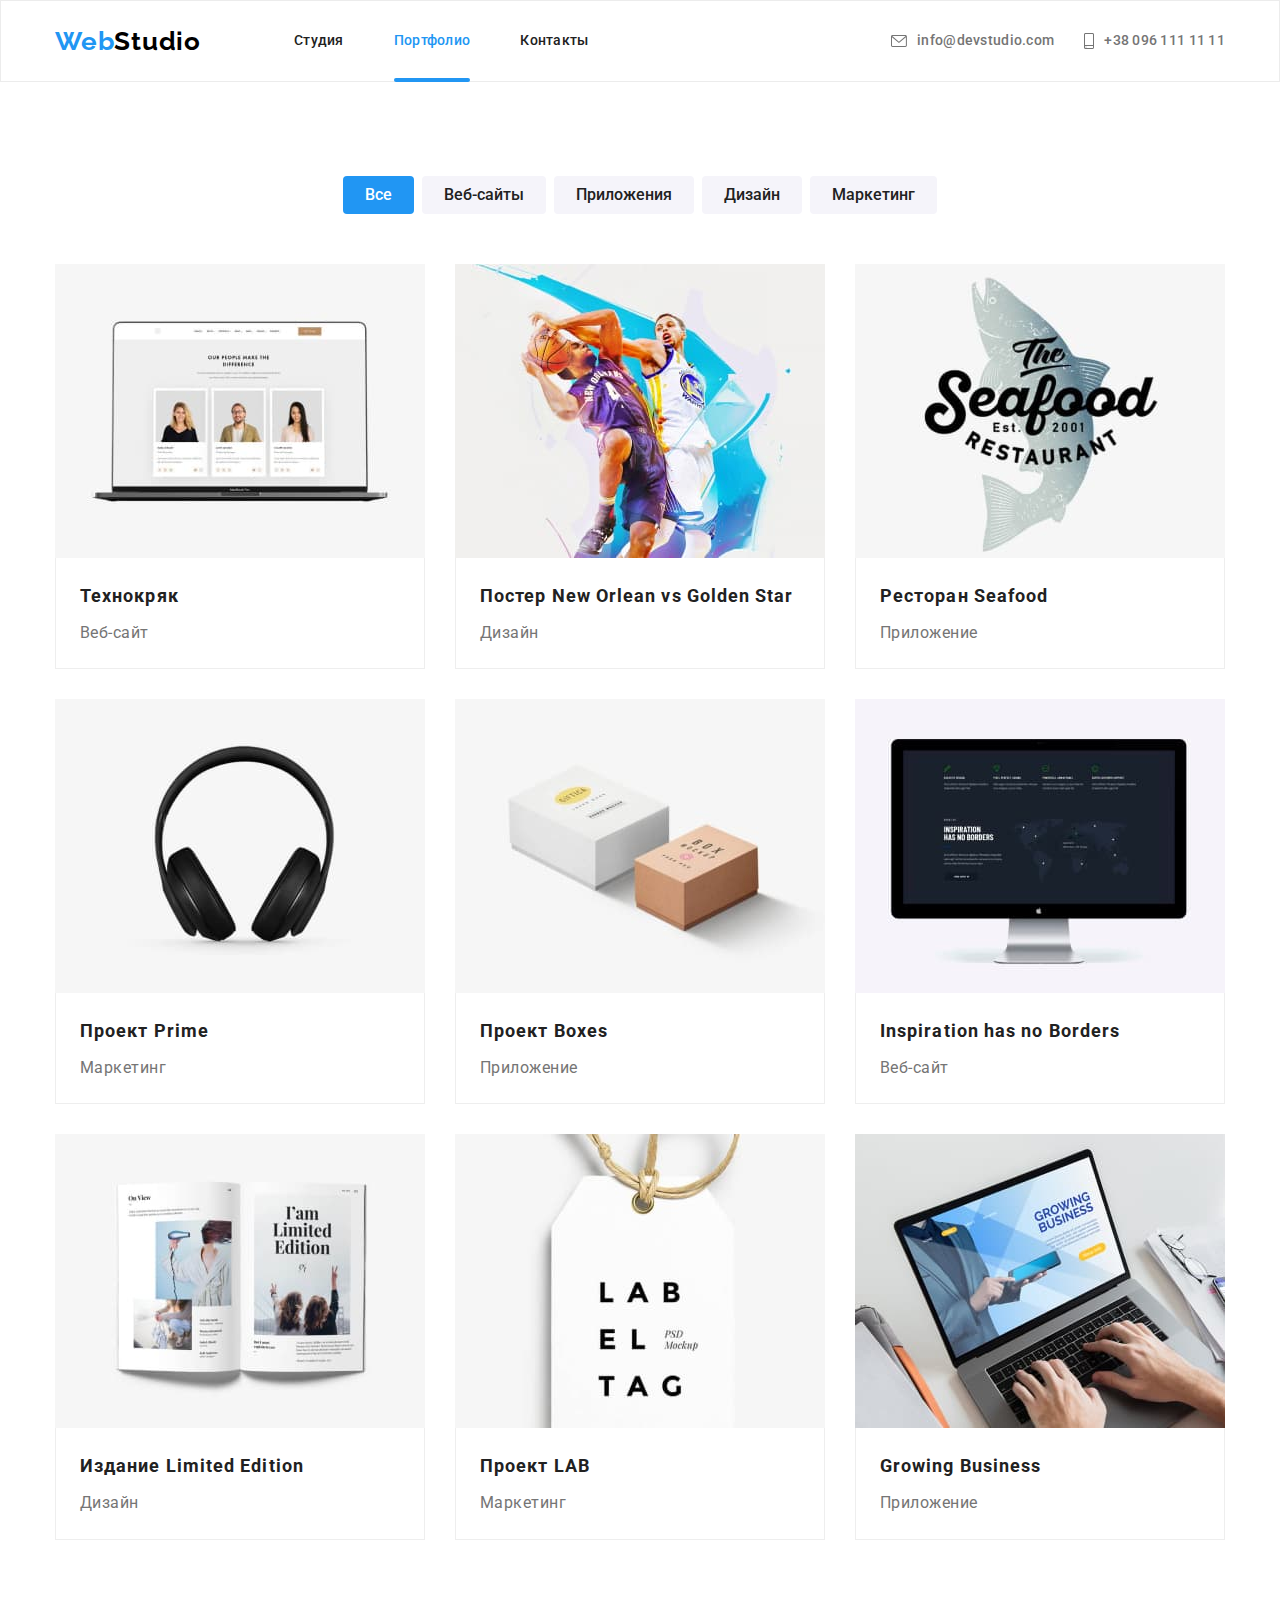
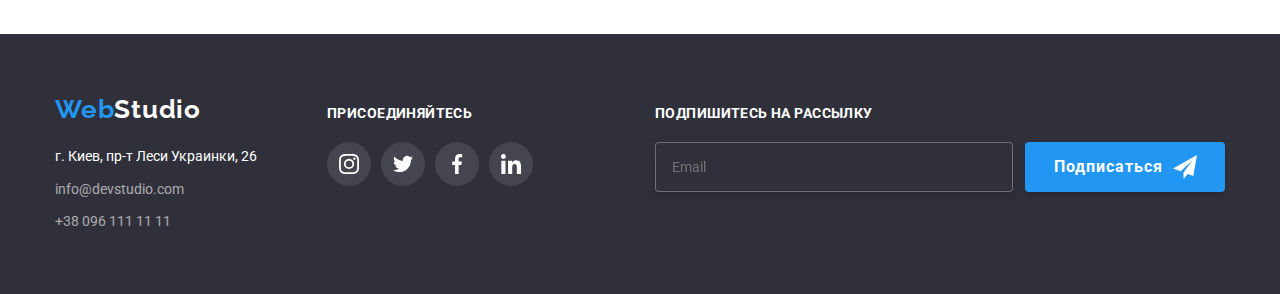
==== portfolio.html @ d97bc711 "initial commit files" ====
<!DOCTYPE html>
<html lang="ru">
<head>
    <meta charset="UTF-8">
    <meta http-equiv="X-UA-Compatible" content="IE=edge">
    <meta name="viewport" content="width=device-width, initial-scale=1.0">
    <title>Portfolio</title>
    <link href="https://fonts.googleapis.com/css2?family=Raleway:wght@700&family=Roboto:wght@400;500;700;900&display=swap"
        rel="stylesheet">
    <link rel="stylesheet" href="https://cdnjs.cloudflare.com/ajax/libs/modern-normalize/1.1.0/modern-normalize.min.css">
    <link rel="stylesheet" href="./css/main.min.css">
</head>
<body>
    <!-- head of info -->
    <header class="style">
        <div class="container head-wrap">
            <nav class="nav">
                <a href="./index.html" class="logo">Web<span class="logo__style">Studio</span></a>
    
                <ul class="site-nav">
                    <li class="site-nav__item">
                        <a href="./index.html" class="site-nav__link">Студия</a>
                    </li>
    
                    <li class="site-nav__item">
                        <a href="./portfolio.html" class="site-nav__link site-nav__link--current">Портфолио</a>
                    </li>
    
                    <li class="site-nav__item">
                        <a href="./index.html" class="site-nav__link">Контакты</a>
                    </li>
                </ul>
            </nav>
    
            <ul class="contacts">
                <li class="contacts__item">
                    <a href="mailto:info@devstudio.com" class="contacts__link">
                        <svg class="contacts__icon" width="16" height="12">
                            <use href="./image/icons.svg#icon-envelope-opt"></use>
                        </svg>
                        info@devstudio.com
                    </a>
                </li>
                <li class="contacts__item">
                    <a href="tel:+380961111111" class="contacts__link">
                        <svg class="contacts__icon" width="10" height="16">
                            <use href="./image/icons.svg#icon-smartphone-opt"></use>
                        </svg>
                        +38 096 111 11 11
                    </a>
                </li>
            </ul>
    
        </div>
    </header>

    <main>   
        <section class="section">
            <div class="container">

                <h1 hidden>Примеры наших работ</h1>

                <!-- filter -->
                <ul class="filter">
                    <li class="filter__item"><button type="button" class="filter__button filter__button--main">Все</button></li>
                    <li class="filter__item"><button type="button" class="filter__button">Веб-сайты</button></li>
                    <li class="filter__item"><button type="button" class="filter__button">Приложения</button></li>
                    <li class="filter__item"><button type="button" class="filter__button">Дизайн</button></li>
                    <li class="filter__item"><button type="button" class="filter__button">Маркетинг</button></li>
                </ul>
             
                    <!-- examples -->
                <ul class="examples">

                    <li class="examples__item">
                        <a href="" class="project">
                            <div class="project__img-wrap">
                                <img src="./image/technokryak.jpg" alt="Пример работы Технокряк" width="370">
                                <p class="project__overlay">
                                    Ресурс предлагает комплексные предложения с разным уровнем функционала и сервисов. Все это позволит посетителю получить
                                    исчерпывающие сведения о компании или частном лице.
                                </p>
                            </div>

                            <div class="project__info">
                                <h2 class="project__title">Технокряк</h2>
                                <p class="project__type">Веб-сайт</p>
                            </div>
                        </a>
                    </li>
                    
                    <li class="examples__item">
                        <a href="" class="project">
                            <div class="project__img-wrap">
                                <img src="./image/new-orlean-vs-golden-star.jpg" alt="Постер New Orlean vs Golden Star" width="370">
                                <p class="project__overlay">
                                    Ресурс предлагает комплексные предложения с разным уровнем функционала и сервисов. Все это позволит посетителю
                                    получить
                                    исчерпывающие сведения о компании или частном лице.
                                </p>
                            </div>
                            <div class="project__info">
                                <h2 class="project__title">Постер <span lang="en">New Orlean vs Golden Star</span></h2>
                                <p class="project__type">Дизайн</p>
                            </div>
                        </a>
                    </li>

                    <li class="examples__item">
                        <a href="" class="project">
                            <div class="project__img-wrap">
                                <img src="./image/seafood.jpg" alt="Пример работы ресторан Seafood" width="370">
                                <p class="project__overlay">
                                    Ресурс предлагает комплексные предложения с разным уровнем функционала и сервисов. Все это позволит посетителю
                                    получить
                                    исчерпывающие сведения о компании или частном лице.
                                </p>   
                            </div>
                            <div class="project__info">
                                <h2 class="project__title">Ресторан <span lang="en">Seafood</span></h2>
                                <p class="project__type">Приложение</p>
                            </div>
                        </a>
                    </li>

                    <li class="examples__item">
                        <a href="" class="project">
                            <div class="project__img-wrap">
                                <img src="./image/prime.jpg" alt="Проект Prime" width="370">
                                <p class="project__overlay">
                                    Ресурс предлагает комплексные предложения с разным уровнем функционала и сервисов. Все это позволит посетителю
                                    получить
                                    исчерпывающие сведения о компании или частном лице.
                                </p>
                            </div>
                            <div class="project__info">
                                <h2 class="project__title">Проект <span lang="en">Prime</span></h2>
                                <p class="project__type">Маркетинг</p>
                            </div>
                        </a>
                    </li>

                    <li class="examples__item">
                        <a href="" class="project">   
                            <div class="project__img-wrap">
                                <img src="./image/boxes.jpg" alt="Проект Boxes" width="370">
                                <p class="project__overlay">
                                    Ресурс предлагает комплексные предложения с разным уровнем функционала и сервисов. Все это позволит посетителю
                                    получить
                                    исчерпывающие сведения о компании или частном лице.
                                </p>
                            </div>
                            <div class="project__info">
                                <h2 class="project__title">Проект <span lang="en">Boxes</span></h2>
                                <p class="project__type">Приложение</p>
                            </div>
                        </a>
                    </li>

                    <li class="examples__item">
                        <a href="" class="project">
                            <div class="project__img-wrap">
                                <img src="./image/inspiration-has-no-borders.jpg" alt=" Проект Inspiration has no Borders" width="370">
                                <p class="project__overlay">
                                    Ресурс предлагает комплексные предложения с разным уровнем функционала и сервисов. Все это позволит посетителю
                                    получить
                                    исчерпывающие сведения о компании или частном лице.
                                </p>
                            </div>
                            <div class="project__info">
                                <h2 lang="en" class="project__title">Inspiration has no Borders</h2>
                                <p class="project__type">Веб-сайт</p>
                            </div>
                        </a>
                    </li>

                    <li class="examples__item">
                        <a href="" class="project">
                            <div class="project__img-wrap">
                                <img src="./image/limited-edition.jpg" alt=" Проект Издание Limited Edition" width="370">
                                <p class="project__overlay">
                                    Ресурс предлагает комплексные предложения с разным уровнем функционала и сервисов. Все это позволит посетителю
                                    получить
                                    исчерпывающие сведения о компании или частном лице.
                                </p>
                            </div>
                            <div class="project__info">
                                <h2 class="project__title">Издание <span lang="en">Limited Edition</span></h2>
                                <p class="project__type">Дизайн</p>
                            </div>
                        </a>
                    </li>

                    <li class="examples__item">
                        <a href="" class="project">
                            <div class="project__img-wrap">
                                <img src="./image/lab.jpg" alt="Проект LAB" width="370">
                                <p class="project__overlay">
                                    Ресурс предлагает комплексные предложения с разным уровнем функционала и сервисов. Все это позволит посетителю получить
                                    исчерпывающие сведения о компании или частном лице.
                                </p>
                            </div>
                            <div class="project__info">
                                <h2 class="project__title">Проект <span lang="en">LAB</span></h2>
                                <p class="project__type">Маркетинг</p>
                            </div>
                        </a>
                    </li>

                    <li class="examples__item">
                        <a href="" class="project">
                            <div class="project__img-wrap">
                                <img src="./image/growing-business.jpg" alt=" Проект Growing Business" width="370">
                                <p class="project__overlay">
                                    Ресурс предлагает комплексные предложения с разным уровнем функционала и сервисов. Все это позволит посетителю
                                    получить
                                    исчерпывающие сведения о компании или частном лице.
                                </p>
                            </div>
                            <div class="project__info">
                                <h2 lang="en" class="project__title">Growing Business</h2>
                                <p class="project__type">Приложение</p>
                            </div>
                        </a>
                    </li>
                    
                </ul>
            </div>
        </section>
    </main>
    
    
    <footer class="footer">
        <div class="container footer__wrap">
            <div>
                <a href="./index.html" class="logo logo__position">Web<span
                        class="logo__style logo__color">Studio</span></a>
                <address>
                    <ul class="address">
                        <li class="address__item">г. Киев, пр-т Леси Украинки, 26</li>
    
                        <li class="address__item">
                            <a href="mailto:info@devstudio.com" class="address__link">info@devstudio.com</a>
                        </li>
    
                        <li>
                            <a href="tel:+380961111111" class="address__link">+38 096 111 11 11</a>
                        </li>
                    </ul>
                </address>
            </div>
    
            <div class="footer-stand">
                <p class="footer-stand__header">Присоединяйтесь</p>
                <ul class="socials">
    
                    <li class="socials__item">
                        <a href="" class="socials__link">
                            <svg class="socials__icon" width="20" height="20">
                                <use href="./image/icons.svg#icon-instagram-opt"></use>
                            </svg>
                        </a>
                    </li>
    
                    <li class="socials__item">
                        <a href="" class="socials__link">
                            <svg class="socials__icon" width="20" height="20">
                                <use href="./image/icons.svg#icon-twitter-opt"></use>
                            </svg>
                        </a>
                    </li>
    
                    <li class="socials__item">
                        <a href="" class="socials__link">
                            <svg class="socials__icon" width="20" height="20">
                                <use href="./image/icons.svg#icon-facebook-opt"></use>
                            </svg>
                        </a>
                    </li>
    
                    <li class="socials__item">
                        <a href="" class="socials__link">
                            <svg class="socials__icon" width="20" height="20">
                                <use href="./image/icons.svg#icon-linkedin-opt"></use>
                            </svg>
                        </a>
                    </li>
    
                </ul>
            </div>
    
            <div class="form">
                <p class="form__message">Подпишитесь на рассылку</p>
                <form class="wrapper">
                    <input type="email" name="mailing" id="mailing" placeholder="Email" class="form__input">
                    <button type="submit" class="form__button">
                        Подписаться
                        <svg width="24" height="24" class="form__icon">
                            <use href="./image/icons.svg#icon-icon-send-1">
                            </use>
                        </svg>
                    </button>
            </div>
            </form>
        </div>
    </footer>
</body>
---- css/main.min.css ----
:root{--primary-text-color: #757575;--title-text-color: #212121;--accent-color: #2196f3;--primary-white-color: #ffffff;--bg-color-filter: #f5f4fa;--bg-color-footer-header: #2f303a;--secondary-logo-color: #000000;--hover-button-color: #188CE8;--border-header-color: #ECECEC;--font-color-link-footer: rgba(255, 255, 255, 0.6);--color-icon: #AFB1B8;--bg-icon-footer: rgba(255, 255, 255, 0.1);--bg-position-block: rgba(47, 48, 58, 0.8);--bg-overlay: rgba(33, 150, 243, 0.9);--bg-backdrop: rgba(0, 0, 0, 0.2);--timing-function: cubic-bezier(0.4, 0, 0.2, 1);--duration: 250ms}body{background-color:var(--primary-white-color);color:var(--primary-text-color);font-family:Roboto, sans-serif;font-size:14px}img{display:block;min-width:100%;height:auto}.site-nav,.contacts,.competence,.affairs,.staff,.socials,.clients,.address,.filter,.examples{list-style:none;margin-top:0;margin-bottom:0;padding-left:0}.site-nav__link,.contacts__link,.address__link{text-decoration:none;-webkit-transition:color var(--duration) var(--timing-function);transition:color var(--duration) var(--timing-function)}.site-nav__link:hover,.contacts__link:hover,.address__link:hover,.site-nav__link:focus,.contacts__link:focus,.address__link:focus{color:var(--accent-color)}.container{width:1200px;margin-left:auto;margin-right:auto;padding-right:15px;padding-left:15px}.section{padding-top:94px;padding-bottom:94px}.section:nth-child(3n){padding-top:0}.section:nth-child(4n){background-color:var(--bg-color-filter)}.section__title{margin-top:0;margin-bottom:50px;color:var(--title-text-color);font-weight:700;font-size:36px;line-height:1.17;text-align:center}.nav{display:-webkit-box;display:-ms-flexbox;display:flex;-webkit-box-align:center;-ms-flex-align:center;align-items:center}.site-nav{display:-webkit-box;display:-ms-flexbox;display:flex;margin-left:93px}.site-nav__item{display:-webkit-box;display:-ms-flexbox;display:flex;-webkit-box-align:center;-ms-flex-align:center;align-items:center;color:var(--primary-text-color);position:relative}.site-nav__item:hover,.site-nav__item:focus{color:var(--accent-color)}.site-nav__item+.site-nav__item{margin-left:50px}.site-nav__link{display:block;padding-top:32px;padding-bottom:32px;color:var(--title-text-color);font-weight:500;line-height:1.14;letter-spacing:0.02em}.site-nav__link--current{color:var(--accent-color)}.site-nav__link--current::after{content:'';position:absolute;width:100%;bottom:-1.5px;display:-webkit-box;display:-ms-flexbox;display:flex;height:4px;background-color:var(--accent-color);border-radius:2px}.contacts{display:-webkit-box;display:-ms-flexbox;display:flex;margin-left:auto;color:var(--primary-white-color);font-weight:500;line-height:1.14;letter-spacing:0.02em}.contacts__item+.contacts__item{margin-left:30px}.contacts__link{display:-webkit-box;display:-ms-flexbox;display:flex;-webkit-box-align:center;-ms-flex-align:center;align-items:center;padding-top:32px;padding-bottom:32px;color:var(--primary-text-color);font-weight:500;line-height:1.14;letter-spacing:0.02em}.contacts__icon{margin-right:10px;cursor:pointer;fill:currentColor}.hero__button{padding:10px 32px;min-width:200px;display:block;margin:0 auto;color:var(--primary-white-color);background-color:var(--accent-color);font-family:inherit;font-weight:700;font-size:16px;line-height:1.9;text-align:center;letter-spacing:0.06em;cursor:pointer;border:none;border-radius:4px;-webkit-transition:background var(--duration) var(--timing-function),-webkit-box-shadow var(--duration) var(--timing-function);transition:background var(--duration) var(--timing-function),-webkit-box-shadow var(--duration) var(--timing-function);transition:background var(--duration) var(--timing-function),box-shadow var(--duration) var(--timing-function);transition:background var(--duration) var(--timing-function),box-shadow var(--duration) var(--timing-function),-webkit-box-shadow var(--duration) var(--timing-function)}.hero__button:hover,.hero__button:focus{background:var(--hover-button-color);-webkit-box-shadow:0px 4px 4px rgba(0,0,0,0.15);box-shadow:0px 4px 4px rgba(0,0,0,0.15)}.reg-form__button{display:-webkit-box;display:-ms-flexbox;display:flex;-webkit-box-align:center;-ms-flex-align:center;align-items:center;-webkit-box-pack:center;-ms-flex-pack:center;justify-content:center;width:200px;height:50px;margin:0 auto;border:none;background:var(--accent-color);-webkit-box-shadow:0px 4px 4px rgba(0,0,0,0.15);box-shadow:0px 4px 4px rgba(0,0,0,0.15);border-radius:4px;font-weight:700;font-size:16px;line-height:1.9;letter-spacing:0.06em;color:var(--primary-white-color);cursor:pointer}.modal__button{position:absolute;top:8px;right:8px;padding:0;border:none;background-color:var(--primary-white-color);cursor:pointer;-webkit-transition:color var(--duration) var(--timing-function);transition:color var(--duration) var(--timing-function)}.modal__button:hover,.modal__button:focus{color:var(--accent-color)}.form__button{display:-webkit-box;display:-ms-flexbox;display:flex;-webkit-box-align:center;-ms-flex-align:center;align-items:center;text-align:center;width:200px;margin-left:12px;padding:10px 28px 10px 29px;font-weight:700;font-size:16px;line-height:1.9;letter-spacing:0.06em;color:var(--primary-white-color);background:var(--accent-color);-webkit-box-shadow:0px 4px 4px rgba(0,0,0,0.15);box-shadow:0px 4px 4px rgba(0,0,0,0.15);border:0;border-radius:4px;cursor:pointer}.filter__button{padding:6px 22px;color:var(--title-text-color);background-color:var(--bg-color-filter);font-weight:500;font-size:16px;line-height:1.6;cursor:pointer;border:none;border-radius:4px;-webkit-transition:background-color var(--duration) var(--timing-function),color var(--duration) var(--timing-function),-webkit-box-shadow var(--duration) var(--timing-function);transition:background-color var(--duration) var(--timing-function),color var(--duration) var(--timing-function),-webkit-box-shadow var(--duration) var(--timing-function);transition:background-color var(--duration) var(--timing-function),color var(--duration) var(--timing-function),box-shadow var(--duration) var(--timing-function);transition:background-color var(--duration) var(--timing-function),color var(--duration) var(--timing-function),box-shadow var(--duration) var(--timing-function),-webkit-box-shadow var(--duration) var(--timing-function)}.filter__button:hover,.filter__button:focus{background-color:var(--accent-color);color:var(--primary-white-color);-webkit-box-shadow:0px 1px 1px rgba(0,0,0,0.12),0px 4px 4px rgba(0,0,0,0.06),1px 4px 6px rgba(0,0,0,0.16);box-shadow:0px 1px 1px rgba(0,0,0,0.12),0px 4px 4px rgba(0,0,0,0.06),1px 4px 6px rgba(0,0,0,0.16)}.filter__button--main{background-color:var(--accent-color);color:var(--primary-white-color)}.style{border:1px solid var(--border-header-color)}.head-wrap{display:-webkit-box;display:-ms-flexbox;display:flex;-webkit-box-align:center;-ms-flex-align:center;align-items:center}.logo{display:block;padding-top:24px;padding-bottom:24px;color:var(--accent-color);font-family:Raleway, sans-serif;font-weight:700;font-size:26px;line-height:1.19;text-decoration:none;letter-spacing:0.03em}.logo__style{color:var(--secondary-logo-color);-webkit-transition:color var(--duration) var(--timing-function);transition:color var(--duration) var(--timing-function)}.logo:hover .logo__style,.logo:focus .logo__style{color:var(--accent-color)}.logo__color{color:var(--primary-white-color)}.logo__position{margin-bottom:20px;padding-top:0;padding-bottom:0}.hero{height:600px;max-width:1600px;margin-left:auto;margin-right:auto;padding-top:200px;padding-bottom:200px;background-color:var(--bg-color-footer-header);background-image:-webkit-gradient(linear, left bottom, left top, from(rgba(47,48,58,0.4)), to(rgba(47,48,58,0.4))),url("../image/main-img-sq.jpg");background-image:linear-gradient(to top, rgba(47,48,58,0.4), rgba(47,48,58,0.4)),url("../image/main-img-sq.jpg");background-repeat:no-repeat;background-position:center;background-size:cover}.hero__title{width:696px;margin:0 auto 30px;color:var(--primary-white-color);font-weight:900;font-size:44px;line-height:1.36;text-align:center;letter-spacing:0.06em;text-transform:uppercase}.backdrop{position:fixed;top:0;left:0;width:100%;height:100%;background-color:var(--bg-backdrop);z-index:1;opacity:1;visibility:visible;-webkit-transition:opacity var(--duration) var(--timing-function),visibility var(--duration) var(--timing-function);transition:opacity var(--duration) var(--timing-function),visibility var(--duration) var(--timing-function)}.backdrop.is-hidden{opacity:0;pointer-events:none;visibility:hidden}.modal{position:absolute;top:50%;left:50%;-webkit-transform:translate(-50%, -50%) scale(1);transform:translate(-50%, -50%) scale(1);width:528px;height:581px;padding:40px;background-color:var(--primary-white-color);-webkit-box-shadow:0px 1px 3px rgba(0,0,0,0.12),0px 1px 1px rgba(0,0,0,0.14),0px 2px 1px rgba(0,0,0,0.2);box-shadow:0px 1px 3px rgba(0,0,0,0.12),0px 1px 1px rgba(0,0,0,0.14),0px 2px 1px rgba(0,0,0,0.2);border-radius:4px;-webkit-transition:-webkit-transform var(--duration) var(--timing-function);transition:-webkit-transform var(--duration) var(--timing-function);transition:transform var(--duration) var(--timing-function);transition:transform var(--duration) var(--timing-function), -webkit-transform var(--duration) var(--timing-function)}.backdrop.is-hidden .modal{-webkit-transform:translate(-50%, -50%) scale(2);transform:translate(-50%, -50%) scale(2)}.reg-form{display:-webkit-box;display:-ms-flexbox;display:flex;-webkit-box-align:center;-ms-flex-align:center;align-items:center;-webkit-box-orient:vertical;-webkit-box-direction:normal;-ms-flex-direction:column;flex-direction:column}.reg-form__header{display:block;margin:0;margin-bottom:12px;padding:0;text-align:center;font-weight:700;font-size:20px;line-height:1.15;letter-spacing:0.03em;color:var(--title-text-color)}.reg-form__item{display:inline-block;color:var(--primary-text-color);position:relative;margin-bottom:10px}.reg-form__item:nth-child(5n){margin-bottom:20px}.reg-form__input{display:inline-block;width:448px;height:40px;padding:0;padding-left:42px;border:1px solid rgba(117,117,117,0.5);border-radius:4px;color:rgba(117,117,117,0.5);-webkit-transition:border-color var(--duration) var(--timing-function);transition:border-color var(--duration) var(--timing-function)}.reg-form__item:focus-within .reg-form__input{border-color:var(--accent-color);outline:none}.reg-form__icon{position:absolute;left:12px;-webkit-transform:translateY(11px);transform:translateY(11px);fill:currentColor;color:var(--secondary-logo-color);-webkit-transition:color var(--duration) var(--timing-function);transition:color var(--duration) var(--timing-function)}.reg-form__item:focus-within .reg-form__icon{color:var(--accent-color)}.reg-form__text{display:-webkit-box;display:-ms-flexbox;display:flex;margin-bottom:4px;font-size:12px;line-height:1.17;letter-spacing:0.01em;color:var(--primary-text-color)}.reg-form__textarea{height:120px;padding:12px 16px;resize:none;line-height:1.14;letter-spacing:0.01em}.reg-form__agreement{display:-webkit-box;display:-ms-flexbox;display:flex;-webkit-box-align:center;-ms-flex-align:center;align-items:center;line-height:1.7;letter-spacing:0.03em;color:var(--primary-text-color);margin-bottom:30px}.reg-form__checkbox{position:absolute;width:1px;height:1px;margin:-1px;padding:0;clip:rect(0 0 0 0);overflow:hidden}.reg-form__custom-checkbox{display:inline-block;margin-right:8.4px;width:16px;height:15px;border:2px solid var(--secondary-logo-color);border-radius:2px;-webkit-transition:border-color var(--duration) var(--timing-function),background-color var(--duration) var(--timing-function);transition:border-color var(--duration) var(--timing-function),background-color var(--duration) var(--timing-function)}.reg-form__checkbox:checked+.reg-form__custom-checkbox{background-color:var(--accent-color);background-image:url(../image/vector-1.svg);background-position:center;background-repeat:no-repeat;border-color:var(--accent-color)}.reg-form__checkbox:focus+.reg-form__custom-checkbox,.reg-form__checkbox:hover+.reg-form__custom-checkbox{border-color:var(--accent-color)}.reg-form__policy{color:var(--accent-color)}.competence{display:-webkit-box;display:-ms-flexbox;display:flex}.competence__item{width:270px}.competence__item+.competence__item{margin-left:30px}.competence__icon{display:-webkit-box;display:-ms-flexbox;display:flex;-webkit-box-align:center;-ms-flex-align:center;align-items:center;-webkit-box-pack:center;-ms-flex-pack:center;justify-content:center;width:270px;height:120px;margin-bottom:30px;background-color:var(--bg-color-filter)}.competence__title{margin-top:0;margin-bottom:10px;font-weight:700;line-height:1.14;text-transform:uppercase;color:var(--title-text-color)}.competence__content{margin-top:0;margin-bottom:0;line-height:1.7;letter-spacing:0.03em}.affairs{display:-webkit-box;display:-ms-flexbox;display:flex}.affairs__item+.affairs__item{margin-left:30px}.affairs__card{position:relative;display:-webkit-box;display:-ms-flexbox;display:flex;-webkit-box-align:end;-ms-flex-align:end;align-items:flex-end}.affairs__text{display:-webkit-box;display:-ms-flexbox;display:flex;-webkit-box-align:center;-ms-flex-align:center;align-items:center;-webkit-box-pack:center;-ms-flex-pack:center;justify-content:center;margin:0;width:370px;height:70px;background-color:var(--bg-position-block);font-weight:700;line-height:1.14;letter-spacing:0.03em;text-transform:uppercase;color:var(--primary-white-color);position:absolute}.staff{display:-webkit-box;display:-ms-flexbox;display:flex;-webkit-box-align:none;-ms-flex-align:none;align-items:none;-webkit-box-pack:center;-ms-flex-pack:center;justify-content:center}.staff__name{margin-bottom:10px;margin-top:0;color:var(--title-text-color);font-weight:500;font-size:16px;line-height:1.19;text-align:center}.staff__info{padding-top:30px;padding-bottom:30px}.staff__pos{margin-top:0;margin-bottom:16px;font-size:16px;line-height:1.19;text-align:center;letter-spacing:0.03em}.staff__item{width:270px;background-color:var(--primary-white-color);-webkit-box-shadow:0px 1px 3px rgba(0,0,0,0.12),0px 1px 1px rgba(0,0,0,0.14),0px 2px 1px rgba(0,0,0,0.2);box-shadow:0px 1px 3px rgba(0,0,0,0.12),0px 1px 1px rgba(0,0,0,0.14),0px 2px 1px rgba(0,0,0,0.2);border-radius:0px 0px 4px 4px}.staff__item+.staff__item{margin-left:30px}.socials{display:-webkit-box;display:-ms-flexbox;display:flex;-webkit-box-align:none;-ms-flex-align:none;align-items:none;-webkit-box-pack:center;-ms-flex-pack:center;justify-content:center}.socials__icon{fill:currentColor}.socials__item+.socials__item{margin-left:10px}.footer-stand .socials__link{background-color:var(--bg-icon-footer);color:var(--primary-white-color)}.socials__link{display:-webkit-box;display:-ms-flexbox;display:flex;-webkit-box-align:center;-ms-flex-align:center;align-items:center;-webkit-box-pack:center;-ms-flex-pack:center;justify-content:center;width:44px;height:44px;border-radius:50%;color:var(--color-icon);-webkit-transition:background-color var(--duration) var(--timing-function),color var(--duration) var(--timing-function);transition:background-color var(--duration) var(--timing-function),color var(--duration) var(--timing-function)}.socials__link:hover,.socials__link:focus{background-color:var(--accent-color);color:var(--primary-white-color)}.clients{display:-webkit-box;display:-ms-flexbox;display:flex;-webkit-box-align:none;-ms-flex-align:none;align-items:none;-webkit-box-pack:center;-ms-flex-pack:center;justify-content:center}.clients__icon{fill:currentColor}.clients__item{color:var(--color-icon)}.clients__item+.clients__item{margin-left:30px}.clients__link{display:-webkit-box;display:-ms-flexbox;display:flex;-webkit-box-align:center;-ms-flex-align:center;align-items:center;-webkit-box-pack:center;-ms-flex-pack:center;justify-content:center;width:170px;height:92px;border:1px solid var(--color-icon);border-radius:4px;color:var(--color-icon);-webkit-transition:border var(--duration) var(--timing-function),color var(--duration) var(--timing-function);transition:border var(--duration) var(--timing-function),color var(--duration) var(--timing-function)}.clients__link:hover,.clients__link:focus{border:1px solid var(--accent-color);color:var(--accent-color)}.footer{padding-top:60px;padding-bottom:60px;background-color:var(--bg-color-footer-header)}.footer__wrap{display:-webkit-box;display:-ms-flexbox;display:flex;-webkit-box-align:baseline;-ms-flex-align:baseline;align-items:baseline}.address{line-height:1.7;font-style:normal}.address__item{margin-bottom:9px;color:var(--primary-white-color)}.address__link{color:var(--font-color-link-footer)}.footer-stand{margin-left:70px}.footer-stand__header{margin-top:0;margin-bottom:20px;font-weight:700;line-height:1.14;letter-spacing:0.03em;text-transform:uppercase;color:var(--primary-white-color)}.form{margin-left:auto}.form__icon{margin-left:10px}.wrapper{display:-webkit-box;display:-ms-flexbox;display:flex}.form__input{width:358px;padding-top:15px;padding-left:16px;padding-bottom:15px;border:1px solid rgba(255,255,255,0.3);-webkit-filter:drop-shadow(0px 4px 4px rgba(0,0,0,0.15));filter:drop-shadow(0px 4px 4px rgba(0,0,0,0.15));border-radius:4px;background-color:var(--bg-color-footer-header);color:var(--font-color-link-footer)}.form__message{display:block;margin-bottom:20px;margin-top:0;font-weight:700;line-height:1.14;letter-spacing:0.03em;text-transform:uppercase;color:var(--primary-white-color)}.filter{display:-webkit-box;display:-ms-flexbox;display:flex;-webkit-box-align:none;-ms-flex-align:none;align-items:none;-webkit-box-pack:center;-ms-flex-pack:center;justify-content:center;margin-bottom:50px}.filter__item+.filter__item{margin-left:8px}.examples{display:-webkit-box;display:-ms-flexbox;display:flex;-ms-flex-wrap:wrap;flex-wrap:wrap}.examples__item{width:370px;margin-right:30px;margin-bottom:30px}.examples__item:nth-child(3n){margin-right:0}.examples__item:nth-last-child(-n+3){margin-bottom:0}.project{display:block;color:var(--primary-text-color);text-decoration:none;-webkit-transition:-webkit-box-shadow var(--duration) var(--timing-function);transition:-webkit-box-shadow var(--duration) var(--timing-function);transition:box-shadow var(--duration) var(--timing-function);transition:box-shadow var(--duration) var(--timing-function), -webkit-box-shadow var(--duration) var(--timing-function)}.project:hover,.project:focus{-webkit-box-shadow:0px 1px 1px rgba(0,0,0,0.12),0px 4px 4px rgba(0,0,0,0.06),1px 4px 6px rgba(0,0,0,0.16);box-shadow:0px 1px 1px rgba(0,0,0,0.12),0px 4px 4px rgba(0,0,0,0.06),1px 4px 6px rgba(0,0,0,0.16)}.project__img-wrap{position:relative;overflow:hidden}.project__overlay{position:absolute;top:0;left:0;margin:0;width:100%;height:100%;padding:63px 24px;background-color:var(--bg-overlay);opacity:0;font-size:18px;line-height:1.56;letter-spacing:0.03em;color:var(--primary-white-color);-webkit-transform:translateY(101%);transform:translateY(101%);-webkit-transition:-webkit-transform var(--duration) var(--timing-function);transition:-webkit-transform var(--duration) var(--timing-function);transition:transform var(--duration) var(--timing-function);transition:transform var(--duration) var(--timing-function), -webkit-transform var(--duration) var(--timing-function)}.project:hover .project__overlay,.project:focus .project__overlay{opacity:1;-webkit-transform:translateY(0);transform:translateY(0)}.project__info{padding:20px 24px;border:1px solid #EEEEEE;border-top:0}.project__title{margin-bottom:4px;margin-top:0;color:var(--title-text-color);font-weight:700;font-size:18px;line-height:2;letter-spacing:0.06em}.project__type{margin-top:0;margin-bottom:0;font-size:16px;line-height:1.9;letter-spacing:0.03em}
/*# sourceMappingURL=main.min.css.map */
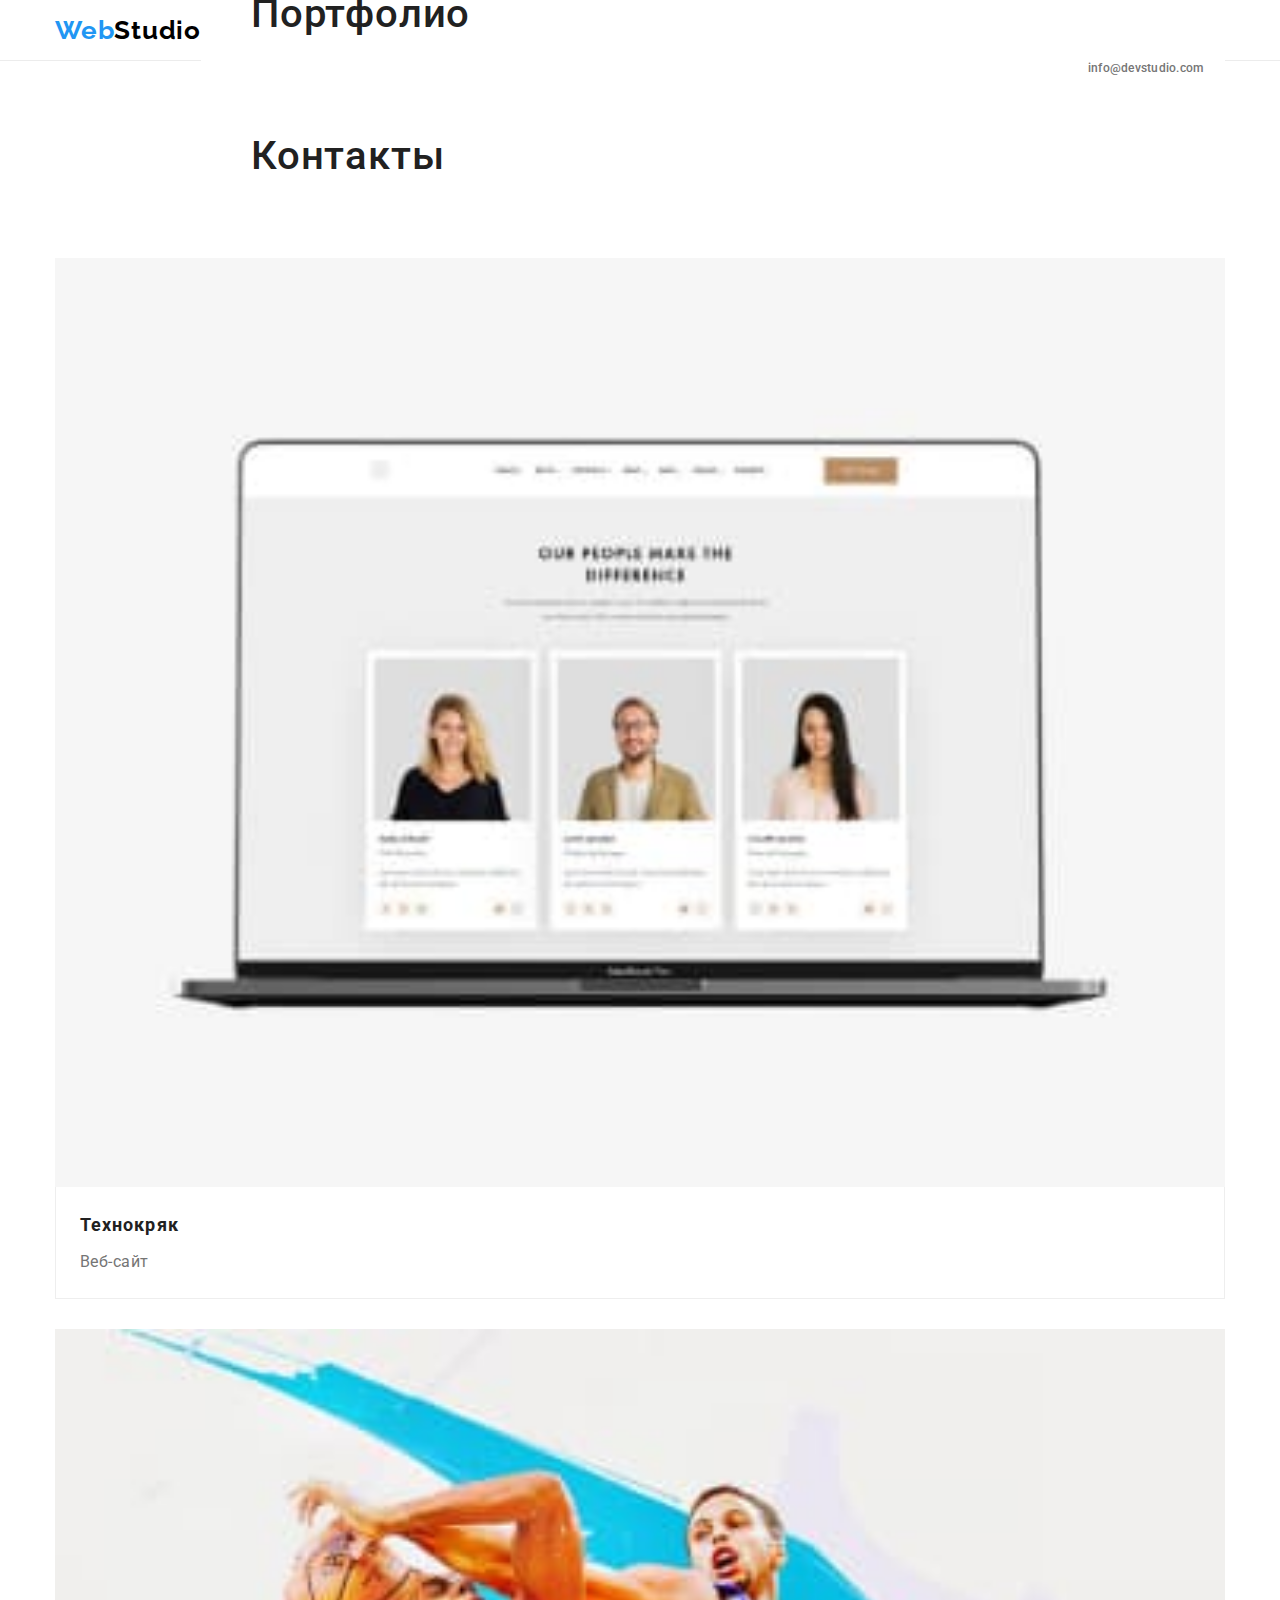
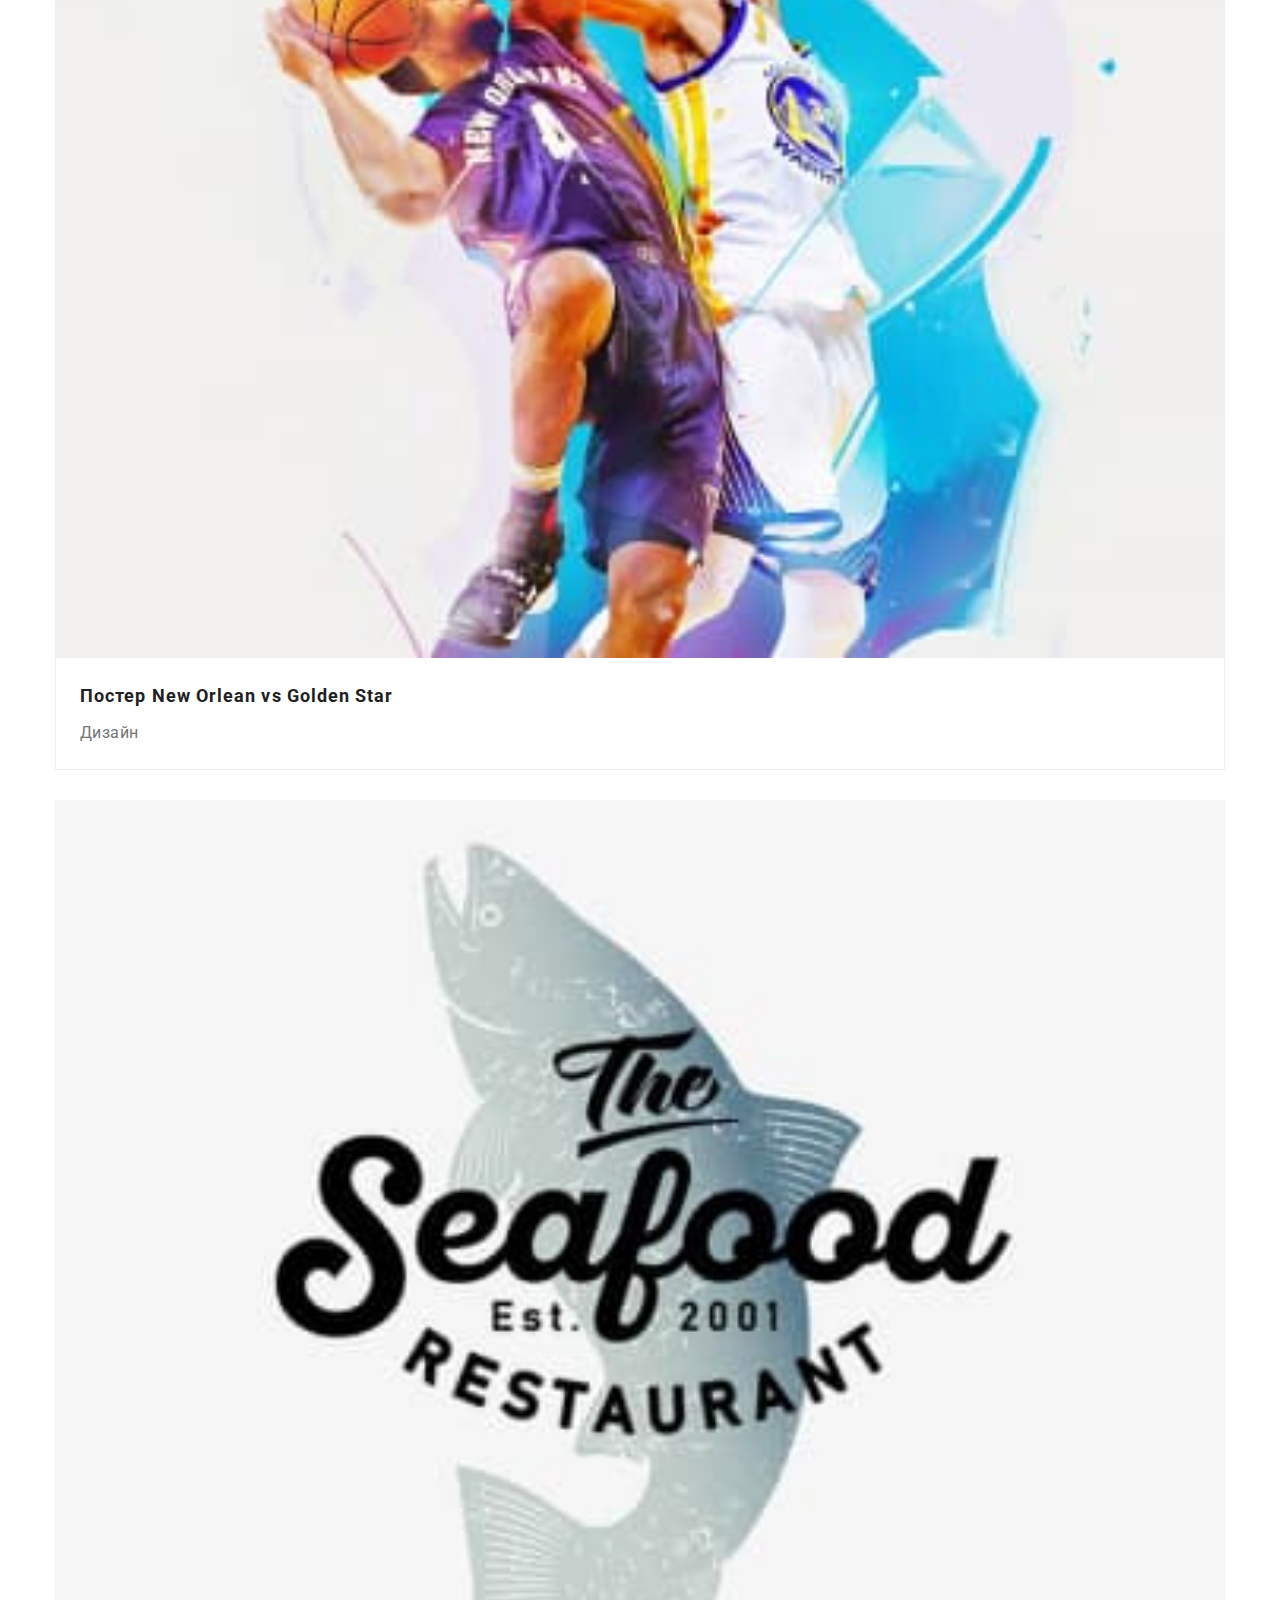
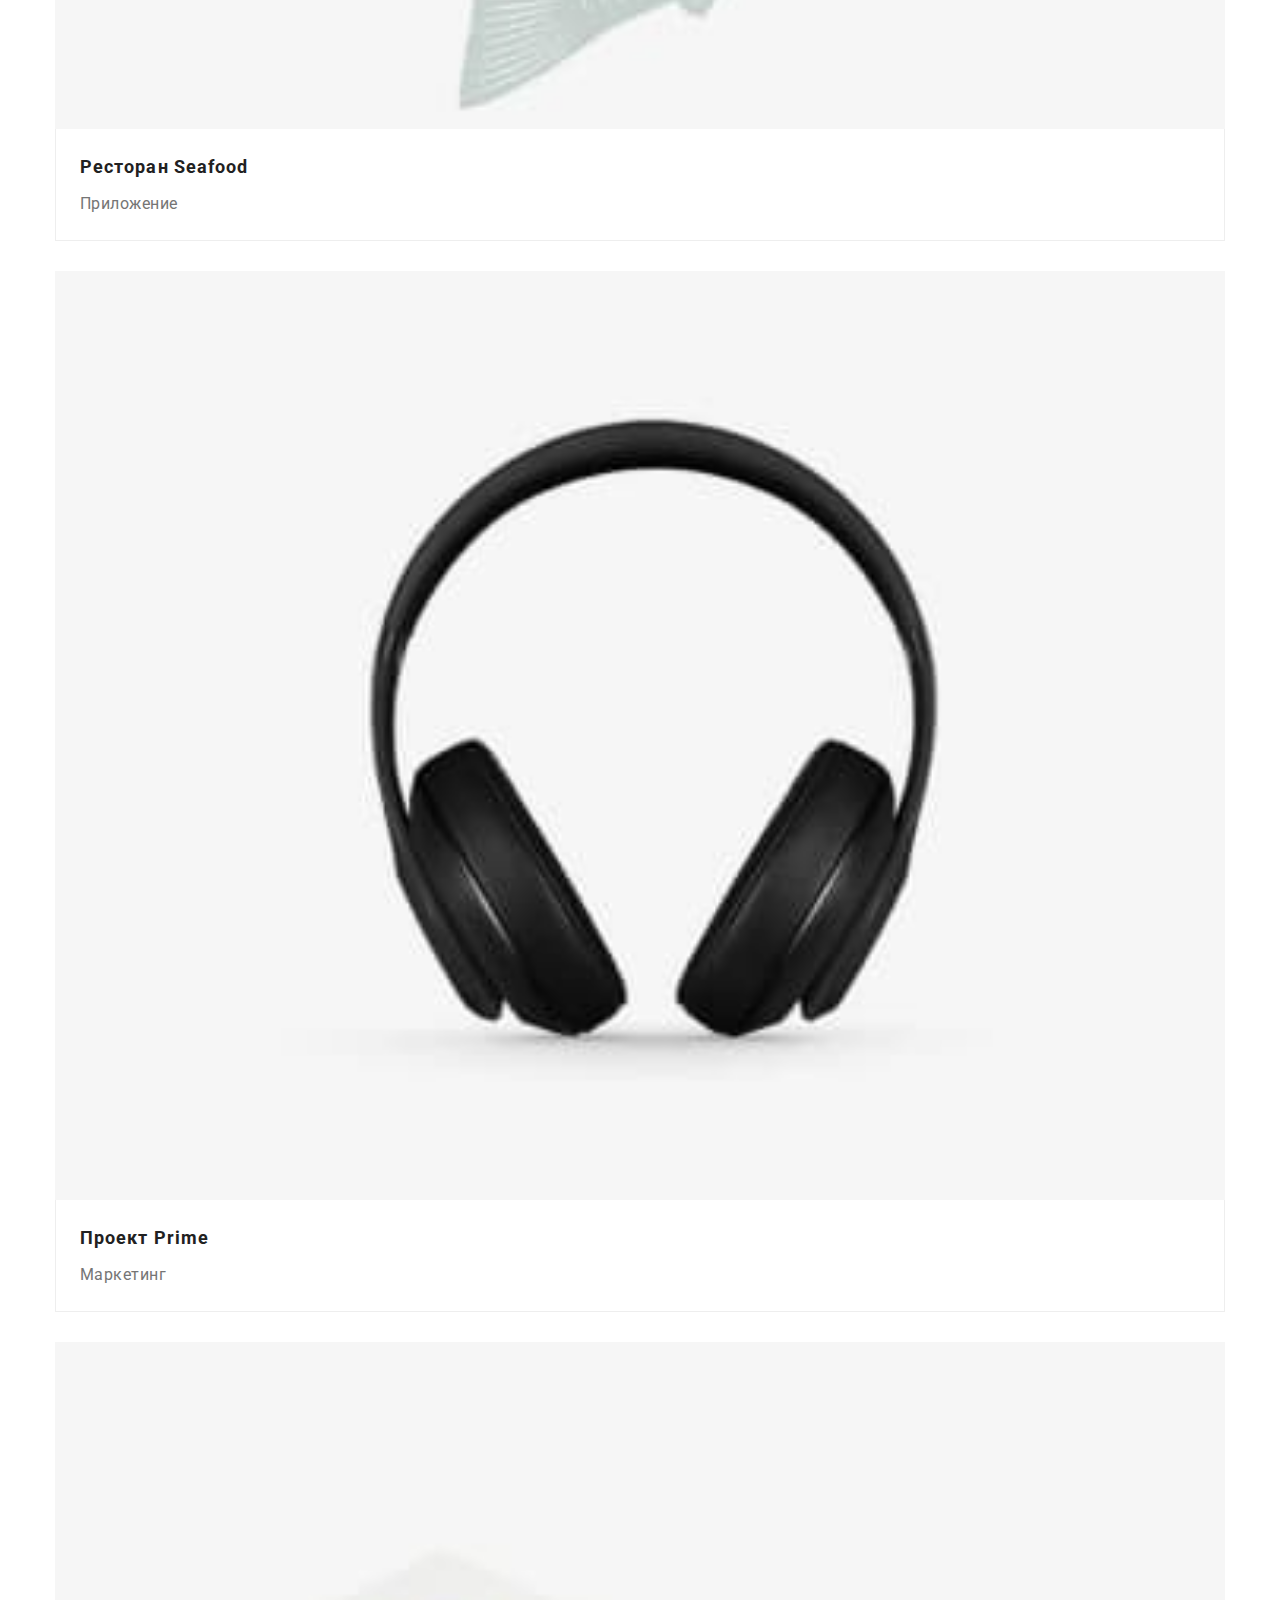
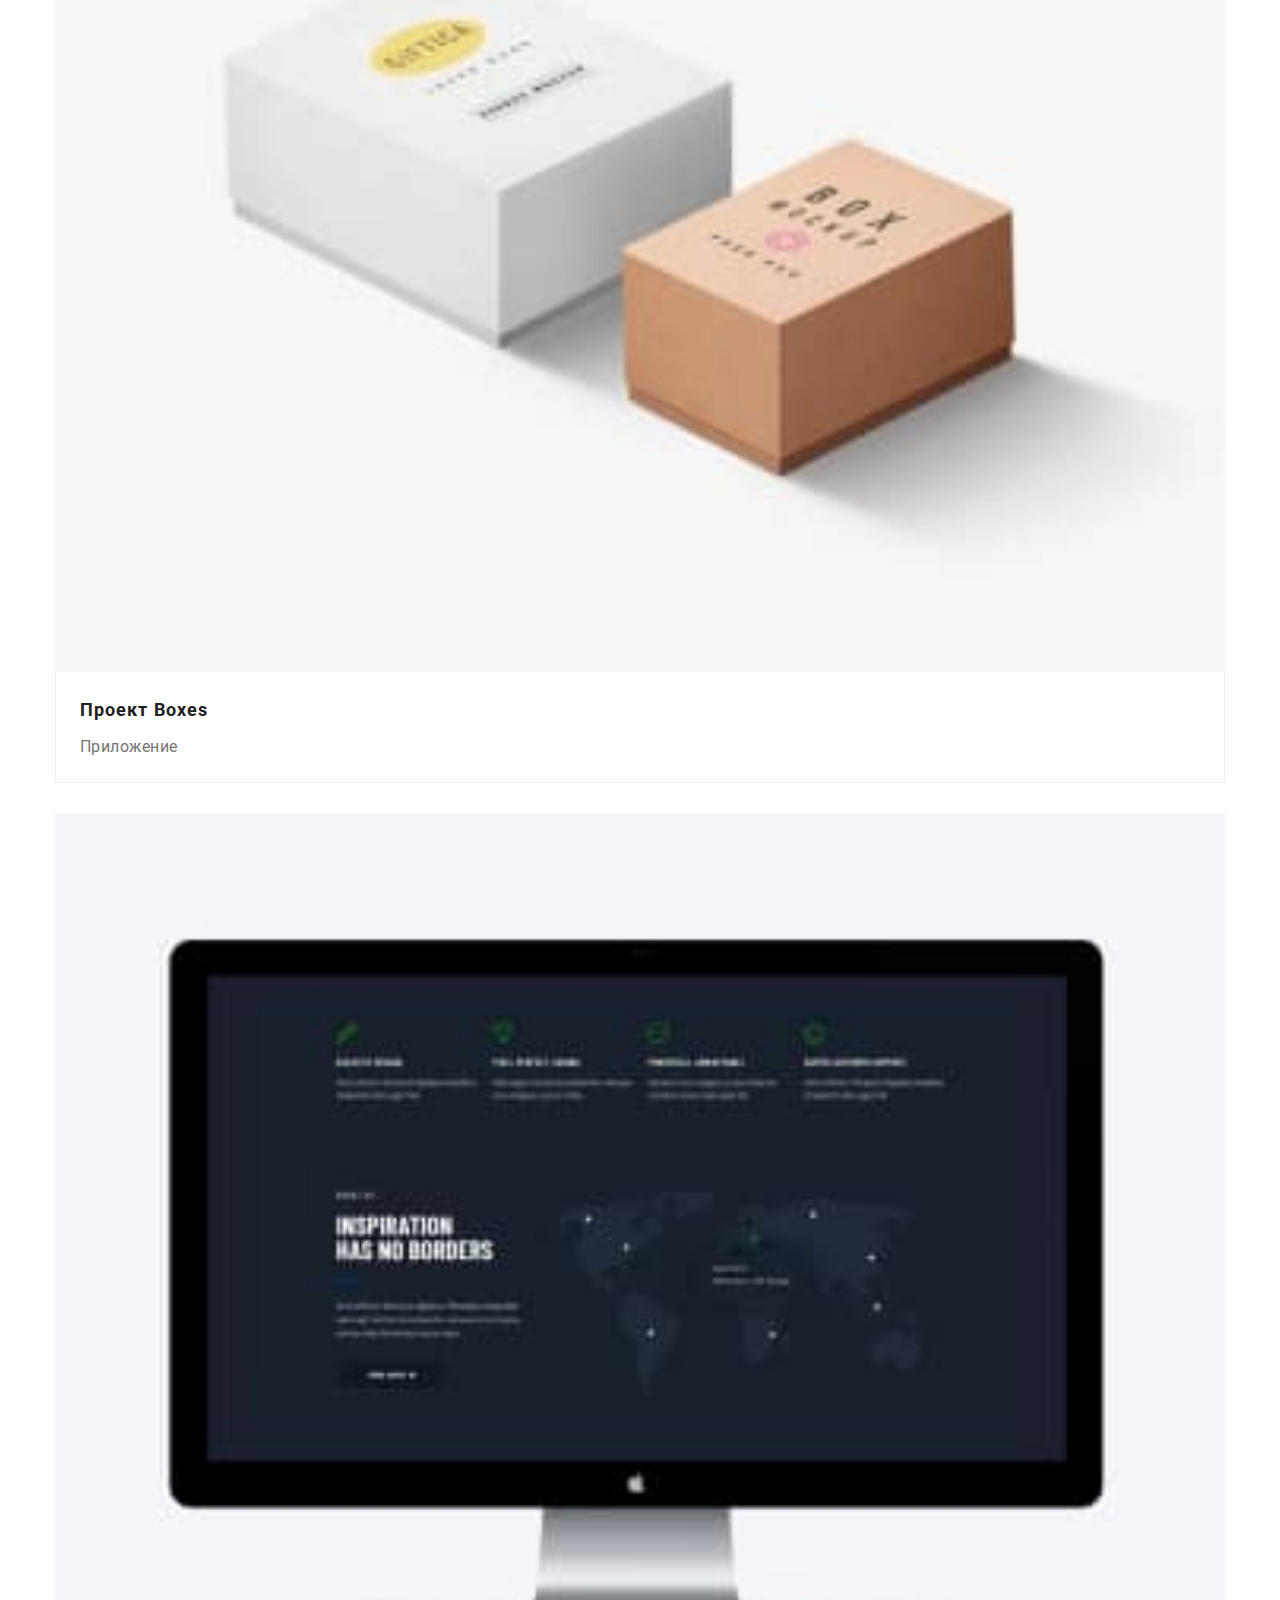
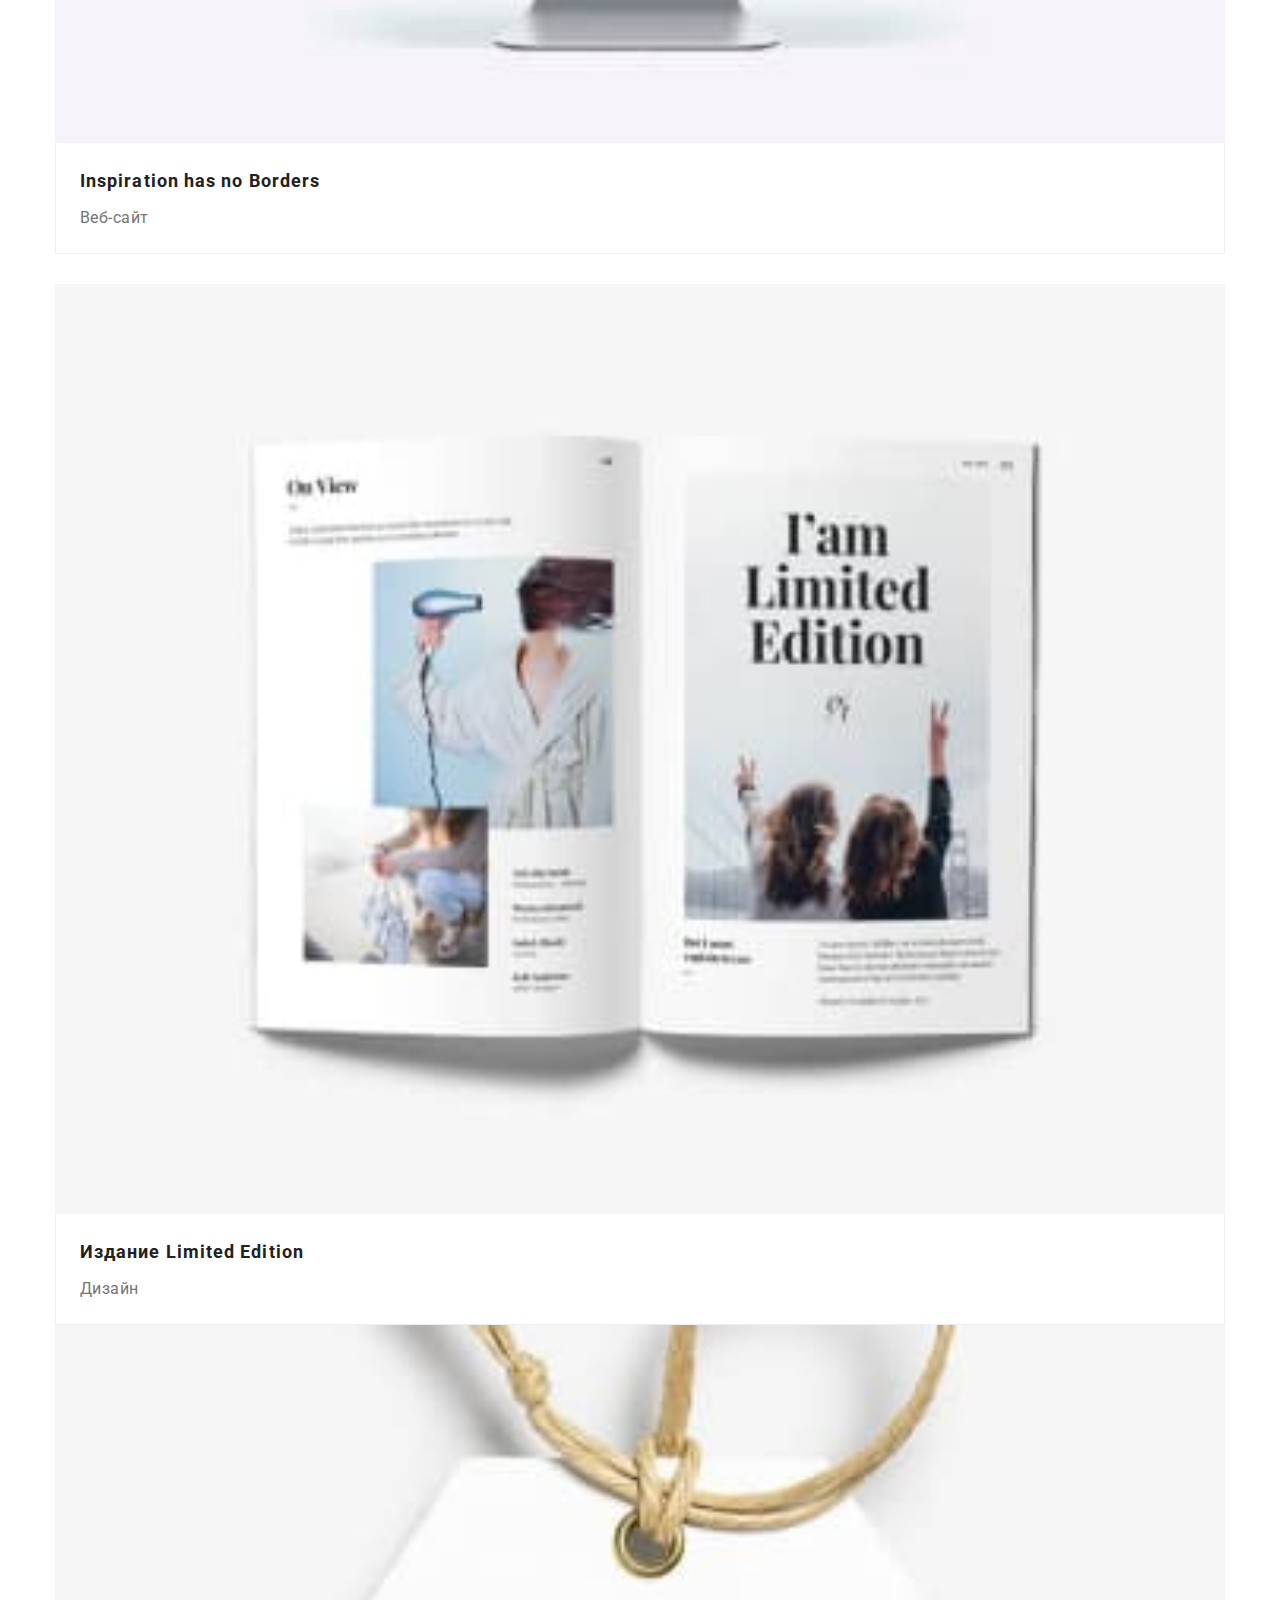
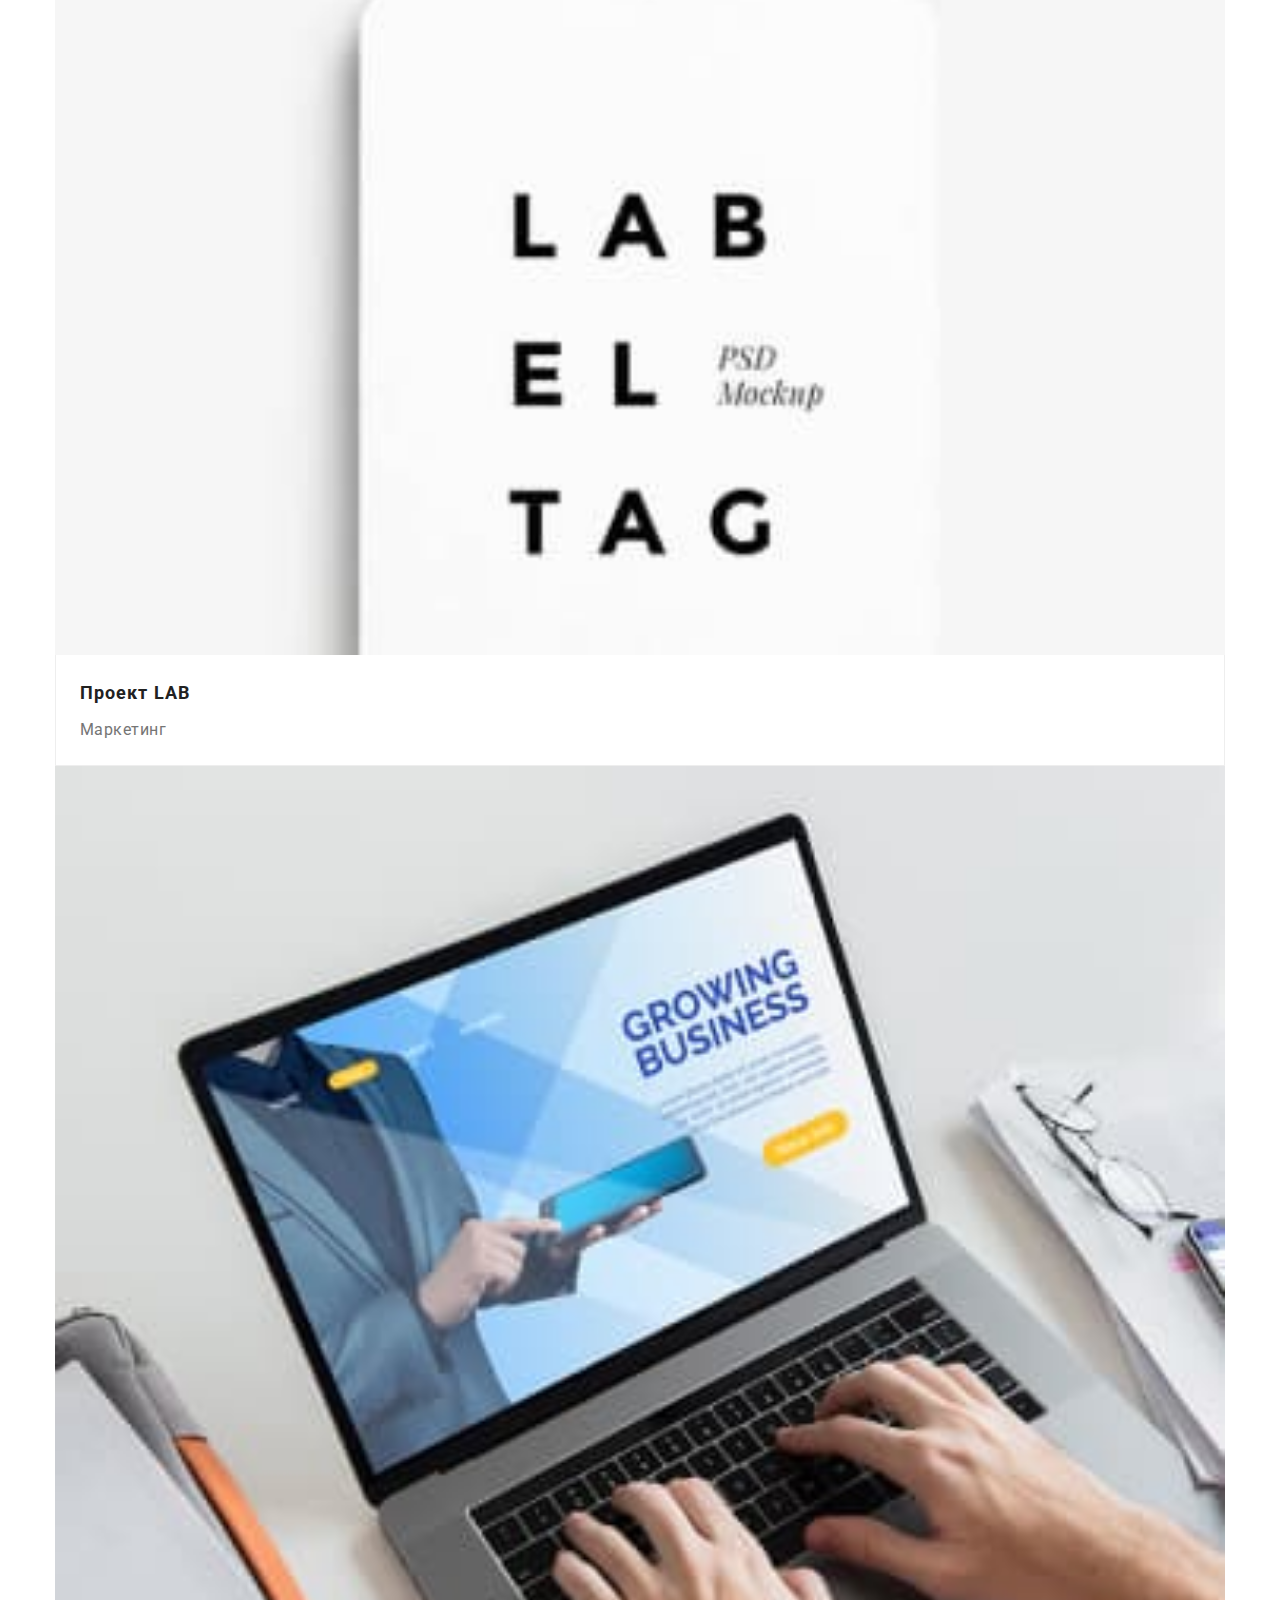
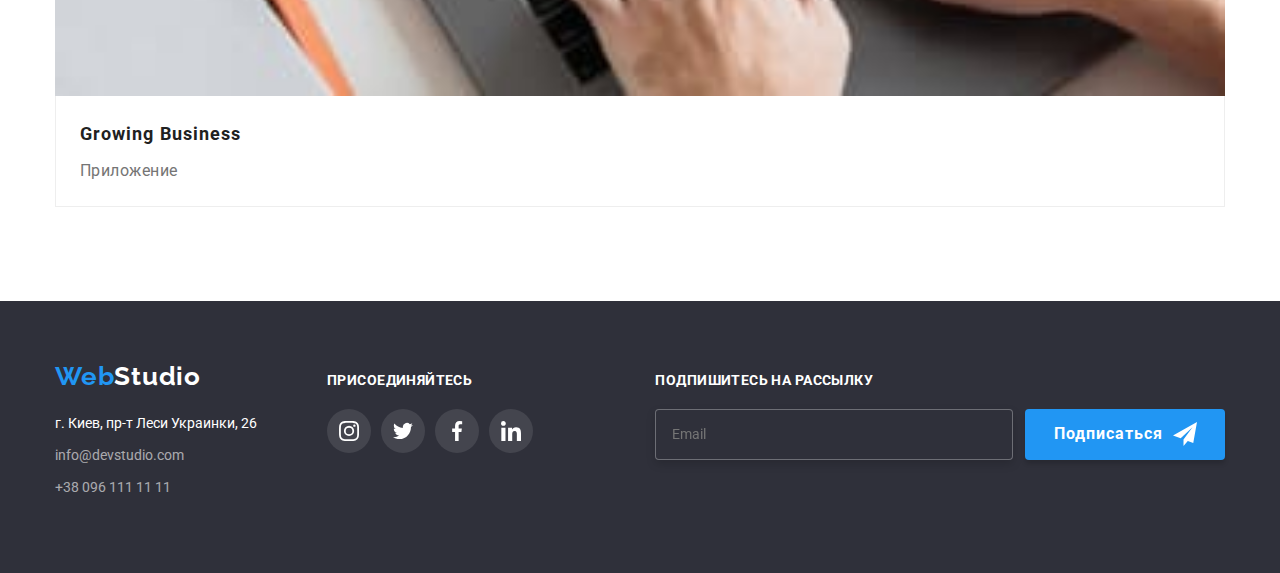
==== commit 75025aa6: "add mobile, tablet, desktop to index" ====
--- a/portfolio.html
+++ b/portfolio.html
@@ -17,39 +17,49 @@
             <nav class="nav">
                 <a href="./index.html" class="logo">Web<span class="logo__style">Studio</span></a>
     
-                <ul class="site-nav">
-                    <li class="site-nav__item">
-                        <a href="./index.html" class="site-nav__link">Студия</a>
-                    </li>
-    
-                    <li class="site-nav__item">
-                        <a href="./portfolio.html" class="site-nav__link site-nav__link--current">Портфолио</a>
-                    </li>
-    
-                    <li class="site-nav__item">
-                        <a href="./index.html" class="site-nav__link">Контакты</a>
-                    </li>
-                </ul>
+                <button type="button" class="mobile__button" data-menu-button>
+                    <svg width="40" height="40" aria-label="Переключатель мобильного меню">
+                        <use class="icon-cross" href="./image/icons.svg#icon-close"></use>
+                        <use class="icon-menu" href="./image/icons.svg#icon-menu"></use>
+                    </svg>
+                </button>
+    
+                <div class="mobile__menu" data-menu>
+                    <ul class="site-nav">
+                        <li class="site-nav__item">
+                            <a href="./index.html" class="site-nav__link site-nav__link--current">Студия</a>
+                        </li>
+    
+                        <li class="site-nav__item">
+                            <a href="./portfolio.html" class="site-nav__link">Портфолио</a>
+                        </li>
+    
+                        <li class="site-nav__item">
+                            <a href="./index.html" class="site-nav__link">Контакты</a>
+                        </li>
+                    </ul>
+    
+                    <ul class="contacts">
+                        <li class="contacts__item">
+                            <a href="mailto:info@devstudio.com" class="contacts__link">
+                                <svg class="contacts__icon" width="16" height="12">
+                                    <use href="./image/icons.svg#icon-envelope-opt"></use>
+                                </svg>
+                                info@devstudio.com
+                            </a>
+                        </li>
+                        <li class="contacts__item">
+                            <a href="tel:+380961111111" class="contacts__link">
+                                <svg class="contacts__icon" width="10" height="16">
+                                    <use href="./image/icons.svg#icon-smartphone-opt"></use>
+                                </svg>
+                                +38 096 111 11 11
+                            </a>
+                        </li>
+                    </ul>
+                </div>
+    
             </nav>
-    
-            <ul class="contacts">
-                <li class="contacts__item">
-                    <a href="mailto:info@devstudio.com" class="contacts__link">
-                        <svg class="contacts__icon" width="16" height="12">
-                            <use href="./image/icons.svg#icon-envelope-opt"></use>
-                        </svg>
-                        info@devstudio.com
-                    </a>
-                </li>
-                <li class="contacts__item">
-                    <a href="tel:+380961111111" class="contacts__link">
-                        <svg class="contacts__icon" width="10" height="16">
-                            <use href="./image/icons.svg#icon-smartphone-opt"></use>
-                        </svg>
-                        +38 096 111 11 11
-                    </a>
-                </li>
-            </ul>
     
         </div>
     </header>
@@ -230,30 +240,31 @@
     </main>
     
     
-    <footer class="footer">
-        <div class="container footer__wrap">
-            <div>
+<footer class="footer">
+    <div class="container footer__wrap">
+        <div class="tablet">
+            <div class="mobile">
                 <a href="./index.html" class="logo logo__position">Web<span
                         class="logo__style logo__color">Studio</span></a>
                 <address>
                     <ul class="address">
                         <li class="address__item">г. Киев, пр-т Леси Украинки, 26</li>
-    
+
                         <li class="address__item">
                             <a href="mailto:info@devstudio.com" class="address__link">info@devstudio.com</a>
                         </li>
-    
+
                         <li>
                             <a href="tel:+380961111111" class="address__link">+38 096 111 11 11</a>
                         </li>
                     </ul>
                 </address>
             </div>
-    
+
             <div class="footer-stand">
                 <p class="footer-stand__header">Присоединяйтесь</p>
                 <ul class="socials">
-    
+
                     <li class="socials__item">
                         <a href="" class="socials__link">
                             <svg class="socials__icon" width="20" height="20">
@@ -261,7 +272,7 @@
                             </svg>
                         </a>
                     </li>
-    
+
                     <li class="socials__item">
                         <a href="" class="socials__link">
                             <svg class="socials__icon" width="20" height="20">
@@ -269,7 +280,7 @@
                             </svg>
                         </a>
                     </li>
-    
+
                     <li class="socials__item">
                         <a href="" class="socials__link">
                             <svg class="socials__icon" width="20" height="20">
@@ -277,7 +288,7 @@
                             </svg>
                         </a>
                     </li>
-    
+
                     <li class="socials__item">
                         <a href="" class="socials__link">
                             <svg class="socials__icon" width="20" height="20">
@@ -285,23 +296,25 @@
                             </svg>
                         </a>
                     </li>
-    
+
                 </ul>
             </div>
-    
-            <div class="form">
-                <p class="form__message">Подпишитесь на рассылку</p>
-                <form class="wrapper">
-                    <input type="email" name="mailing" id="mailing" placeholder="Email" class="form__input">
-                    <button type="submit" class="form__button">
-                        Подписаться
-                        <svg width="24" height="24" class="form__icon">
-                            <use href="./image/icons.svg#icon-icon-send-1">
-                            </use>
-                        </svg>
-                    </button>
-            </div>
-            </form>
         </div>
-    </footer>
+
+        <div class="form">
+            <p class="form__message">Подпишитесь на рассылку</p>
+            <form class="wrapper">
+                <input type="email" name="mailing" id="mailing" placeholder="Email" class="form__input">
+                <button type="submit" class="form__button">
+                    Подписаться
+                    <svg width="24" height="24" class="form__icon">
+                        <use href="./image/icons.svg#icon-icon-send-1">
+                        </use>
+                    </svg>
+                </button>
+        </div>
+        </form>
+    </div>
+</footer>
+    <script src="./js/mobile_menu.js"></script>
 </body>
--- a/css/main.min.css
+++ b/css/main.min.css
@@ -1,2 +1,2 @@
-:root{--primary-text-color: #757575;--title-text-color: #212121;--accent-color: #2196f3;--primary-white-color: #ffffff;--bg-color-filter: #f5f4fa;--bg-color-footer-header: #2f303a;--secondary-logo-color: #000000;--hover-button-color: #188CE8;--border-header-color: #ECECEC;--font-color-link-footer: rgba(255, 255, 255, 0.6);--color-icon: #AFB1B8;--bg-icon-footer: rgba(255, 255, 255, 0.1);--bg-position-block: rgba(47, 48, 58, 0.8);--bg-overlay: rgba(33, 150, 243, 0.9);--bg-backdrop: rgba(0, 0, 0, 0.2);--timing-function: cubic-bezier(0.4, 0, 0.2, 1);--duration: 250ms}body{background-color:var(--primary-white-color);color:var(--primary-text-color);font-family:Roboto, sans-serif;font-size:14px}img{display:block;min-width:100%;height:auto}.site-nav,.contacts,.competence,.affairs,.staff,.socials,.clients,.address,.filter,.examples{list-style:none;margin-top:0;margin-bottom:0;padding-left:0}.site-nav__link,.contacts__link,.address__link{text-decoration:none;-webkit-transition:color var(--duration) var(--timing-function);transition:color var(--duration) var(--timing-function)}.site-nav__link:hover,.contacts__link:hover,.address__link:hover,.site-nav__link:focus,.contacts__link:focus,.address__link:focus{color:var(--accent-color)}.container{width:1200px;margin-left:auto;margin-right:auto;padding-right:15px;padding-left:15px}.section{padding-top:94px;padding-bottom:94px}.section:nth-child(3n){padding-top:0}.section:nth-child(4n){background-color:var(--bg-color-filter)}.section__title{margin-top:0;margin-bottom:50px;color:var(--title-text-color);font-weight:700;font-size:36px;line-height:1.17;text-align:center}.nav{display:-webkit-box;display:-ms-flexbox;display:flex;-webkit-box-align:center;-ms-flex-align:center;align-items:center}.site-nav{display:-webkit-box;display:-ms-flexbox;display:flex;margin-left:93px}.site-nav__item{display:-webkit-box;display:-ms-flexbox;display:flex;-webkit-box-align:center;-ms-flex-align:center;align-items:center;color:var(--primary-text-color);position:relative}.site-nav__item:hover,.site-nav__item:focus{color:var(--accent-color)}.site-nav__item+.site-nav__item{margin-left:50px}.site-nav__link{display:block;padding-top:32px;padding-bottom:32px;color:var(--title-text-color);font-weight:500;line-height:1.14;letter-spacing:0.02em}.site-nav__link--current{color:var(--accent-color)}.site-nav__link--current::after{content:'';position:absolute;width:100%;bottom:-1.5px;display:-webkit-box;display:-ms-flexbox;display:flex;height:4px;background-color:var(--accent-color);border-radius:2px}.contacts{display:-webkit-box;display:-ms-flexbox;display:flex;margin-left:auto;color:var(--primary-white-color);font-weight:500;line-height:1.14;letter-spacing:0.02em}.contacts__item+.contacts__item{margin-left:30px}.contacts__link{display:-webkit-box;display:-ms-flexbox;display:flex;-webkit-box-align:center;-ms-flex-align:center;align-items:center;padding-top:32px;padding-bottom:32px;color:var(--primary-text-color);font-weight:500;line-height:1.14;letter-spacing:0.02em}.contacts__icon{margin-right:10px;cursor:pointer;fill:currentColor}.hero__button{padding:10px 32px;min-width:200px;display:block;margin:0 auto;color:var(--primary-white-color);background-color:var(--accent-color);font-family:inherit;font-weight:700;font-size:16px;line-height:1.9;text-align:center;letter-spacing:0.06em;cursor:pointer;border:none;border-radius:4px;-webkit-transition:background var(--duration) var(--timing-function),-webkit-box-shadow var(--duration) var(--timing-function);transition:background var(--duration) var(--timing-function),-webkit-box-shadow var(--duration) var(--timing-function);transition:background var(--duration) var(--timing-function),box-shadow var(--duration) var(--timing-function);transition:background var(--duration) var(--timing-function),box-shadow var(--duration) var(--timing-function),-webkit-box-shadow var(--duration) var(--timing-function)}.hero__button:hover,.hero__button:focus{background:var(--hover-button-color);-webkit-box-shadow:0px 4px 4px rgba(0,0,0,0.15);box-shadow:0px 4px 4px rgba(0,0,0,0.15)}.reg-form__button{display:-webkit-box;display:-ms-flexbox;display:flex;-webkit-box-align:center;-ms-flex-align:center;align-items:center;-webkit-box-pack:center;-ms-flex-pack:center;justify-content:center;width:200px;height:50px;margin:0 auto;border:none;background:var(--accent-color);-webkit-box-shadow:0px 4px 4px rgba(0,0,0,0.15);box-shadow:0px 4px 4px rgba(0,0,0,0.15);border-radius:4px;font-weight:700;font-size:16px;line-height:1.9;letter-spacing:0.06em;color:var(--primary-white-color);cursor:pointer}.modal__button{position:absolute;top:8px;right:8px;padding:0;border:none;background-color:var(--primary-white-color);cursor:pointer;-webkit-transition:color var(--duration) var(--timing-function);transition:color var(--duration) var(--timing-function)}.modal__button:hover,.modal__button:focus{color:var(--accent-color)}.form__button{display:-webkit-box;display:-ms-flexbox;display:flex;-webkit-box-align:center;-ms-flex-align:center;align-items:center;text-align:center;width:200px;margin-left:12px;padding:10px 28px 10px 29px;font-weight:700;font-size:16px;line-height:1.9;letter-spacing:0.06em;color:var(--primary-white-color);background:var(--accent-color);-webkit-box-shadow:0px 4px 4px rgba(0,0,0,0.15);box-shadow:0px 4px 4px rgba(0,0,0,0.15);border:0;border-radius:4px;cursor:pointer}.filter__button{padding:6px 22px;color:var(--title-text-color);background-color:var(--bg-color-filter);font-weight:500;font-size:16px;line-height:1.6;cursor:pointer;border:none;border-radius:4px;-webkit-transition:background-color var(--duration) var(--timing-function),color var(--duration) var(--timing-function),-webkit-box-shadow var(--duration) var(--timing-function);transition:background-color var(--duration) var(--timing-function),color var(--duration) var(--timing-function),-webkit-box-shadow var(--duration) var(--timing-function);transition:background-color var(--duration) var(--timing-function),color var(--duration) var(--timing-function),box-shadow var(--duration) var(--timing-function);transition:background-color var(--duration) var(--timing-function),color var(--duration) var(--timing-function),box-shadow var(--duration) var(--timing-function),-webkit-box-shadow var(--duration) var(--timing-function)}.filter__button:hover,.filter__button:focus{background-color:var(--accent-color);color:var(--primary-white-color);-webkit-box-shadow:0px 1px 1px rgba(0,0,0,0.12),0px 4px 4px rgba(0,0,0,0.06),1px 4px 6px rgba(0,0,0,0.16);box-shadow:0px 1px 1px rgba(0,0,0,0.12),0px 4px 4px rgba(0,0,0,0.06),1px 4px 6px rgba(0,0,0,0.16)}.filter__button--main{background-color:var(--accent-color);color:var(--primary-white-color)}.style{border:1px solid var(--border-header-color)}.head-wrap{display:-webkit-box;display:-ms-flexbox;display:flex;-webkit-box-align:center;-ms-flex-align:center;align-items:center}.logo{display:block;padding-top:24px;padding-bottom:24px;color:var(--accent-color);font-family:Raleway, sans-serif;font-weight:700;font-size:26px;line-height:1.19;text-decoration:none;letter-spacing:0.03em}.logo__style{color:var(--secondary-logo-color);-webkit-transition:color var(--duration) var(--timing-function);transition:color var(--duration) var(--timing-function)}.logo:hover .logo__style,.logo:focus .logo__style{color:var(--accent-color)}.logo__color{color:var(--primary-white-color)}.logo__position{margin-bottom:20px;padding-top:0;padding-bottom:0}.hero{height:600px;max-width:1600px;margin-left:auto;margin-right:auto;padding-top:200px;padding-bottom:200px;background-color:var(--bg-color-footer-header);background-image:-webkit-gradient(linear, left bottom, left top, from(rgba(47,48,58,0.4)), to(rgba(47,48,58,0.4))),url("../image/main-img-sq.jpg");background-image:linear-gradient(to top, rgba(47,48,58,0.4), rgba(47,48,58,0.4)),url("../image/main-img-sq.jpg");background-repeat:no-repeat;background-position:center;background-size:cover}.hero__title{width:696px;margin:0 auto 30px;color:var(--primary-white-color);font-weight:900;font-size:44px;line-height:1.36;text-align:center;letter-spacing:0.06em;text-transform:uppercase}.backdrop{position:fixed;top:0;left:0;width:100%;height:100%;background-color:var(--bg-backdrop);z-index:1;opacity:1;visibility:visible;-webkit-transition:opacity var(--duration) var(--timing-function),visibility var(--duration) var(--timing-function);transition:opacity var(--duration) var(--timing-function),visibility var(--duration) var(--timing-function)}.backdrop.is-hidden{opacity:0;pointer-events:none;visibility:hidden}.modal{position:absolute;top:50%;left:50%;-webkit-transform:translate(-50%, -50%) scale(1);transform:translate(-50%, -50%) scale(1);width:528px;height:581px;padding:40px;background-color:var(--primary-white-color);-webkit-box-shadow:0px 1px 3px rgba(0,0,0,0.12),0px 1px 1px rgba(0,0,0,0.14),0px 2px 1px rgba(0,0,0,0.2);box-shadow:0px 1px 3px rgba(0,0,0,0.12),0px 1px 1px rgba(0,0,0,0.14),0px 2px 1px rgba(0,0,0,0.2);border-radius:4px;-webkit-transition:-webkit-transform var(--duration) var(--timing-function);transition:-webkit-transform var(--duration) var(--timing-function);transition:transform var(--duration) var(--timing-function);transition:transform var(--duration) var(--timing-function), -webkit-transform var(--duration) var(--timing-function)}.backdrop.is-hidden .modal{-webkit-transform:translate(-50%, -50%) scale(2);transform:translate(-50%, -50%) scale(2)}.reg-form{display:-webkit-box;display:-ms-flexbox;display:flex;-webkit-box-align:center;-ms-flex-align:center;align-items:center;-webkit-box-orient:vertical;-webkit-box-direction:normal;-ms-flex-direction:column;flex-direction:column}.reg-form__header{display:block;margin:0;margin-bottom:12px;padding:0;text-align:center;font-weight:700;font-size:20px;line-height:1.15;letter-spacing:0.03em;color:var(--title-text-color)}.reg-form__item{display:inline-block;color:var(--primary-text-color);position:relative;margin-bottom:10px}.reg-form__item:nth-child(5n){margin-bottom:20px}.reg-form__input{display:inline-block;width:448px;height:40px;padding:0;padding-left:42px;border:1px solid rgba(117,117,117,0.5);border-radius:4px;color:rgba(117,117,117,0.5);-webkit-transition:border-color var(--duration) var(--timing-function);transition:border-color var(--duration) var(--timing-function)}.reg-form__item:focus-within .reg-form__input{border-color:var(--accent-color);outline:none}.reg-form__icon{position:absolute;left:12px;-webkit-transform:translateY(11px);transform:translateY(11px);fill:currentColor;color:var(--secondary-logo-color);-webkit-transition:color var(--duration) var(--timing-function);transition:color var(--duration) var(--timing-function)}.reg-form__item:focus-within .reg-form__icon{color:var(--accent-color)}.reg-form__text{display:-webkit-box;display:-ms-flexbox;display:flex;margin-bottom:4px;font-size:12px;line-height:1.17;letter-spacing:0.01em;color:var(--primary-text-color)}.reg-form__textarea{height:120px;padding:12px 16px;resize:none;line-height:1.14;letter-spacing:0.01em}.reg-form__agreement{display:-webkit-box;display:-ms-flexbox;display:flex;-webkit-box-align:center;-ms-flex-align:center;align-items:center;line-height:1.7;letter-spacing:0.03em;color:var(--primary-text-color);margin-bottom:30px}.reg-form__checkbox{position:absolute;width:1px;height:1px;margin:-1px;padding:0;clip:rect(0 0 0 0);overflow:hidden}.reg-form__custom-checkbox{display:inline-block;margin-right:8.4px;width:16px;height:15px;border:2px solid var(--secondary-logo-color);border-radius:2px;-webkit-transition:border-color var(--duration) var(--timing-function),background-color var(--duration) var(--timing-function);transition:border-color var(--duration) var(--timing-function),background-color var(--duration) var(--timing-function)}.reg-form__checkbox:checked+.reg-form__custom-checkbox{background-color:var(--accent-color);background-image:url(../image/vector-1.svg);background-position:center;background-repeat:no-repeat;border-color:var(--accent-color)}.reg-form__checkbox:focus+.reg-form__custom-checkbox,.reg-form__checkbox:hover+.reg-form__custom-checkbox{border-color:var(--accent-color)}.reg-form__policy{color:var(--accent-color)}.competence{display:-webkit-box;display:-ms-flexbox;display:flex}.competence__item{width:270px}.competence__item+.competence__item{margin-left:30px}.competence__icon{display:-webkit-box;display:-ms-flexbox;display:flex;-webkit-box-align:center;-ms-flex-align:center;align-items:center;-webkit-box-pack:center;-ms-flex-pack:center;justify-content:center;width:270px;height:120px;margin-bottom:30px;background-color:var(--bg-color-filter)}.competence__title{margin-top:0;margin-bottom:10px;font-weight:700;line-height:1.14;text-transform:uppercase;color:var(--title-text-color)}.competence__content{margin-top:0;margin-bottom:0;line-height:1.7;letter-spacing:0.03em}.affairs{display:-webkit-box;display:-ms-flexbox;display:flex}.affairs__item+.affairs__item{margin-left:30px}.affairs__card{position:relative;display:-webkit-box;display:-ms-flexbox;display:flex;-webkit-box-align:end;-ms-flex-align:end;align-items:flex-end}.affairs__text{display:-webkit-box;display:-ms-flexbox;display:flex;-webkit-box-align:center;-ms-flex-align:center;align-items:center;-webkit-box-pack:center;-ms-flex-pack:center;justify-content:center;margin:0;width:370px;height:70px;background-color:var(--bg-position-block);font-weight:700;line-height:1.14;letter-spacing:0.03em;text-transform:uppercase;color:var(--primary-white-color);position:absolute}.staff{display:-webkit-box;display:-ms-flexbox;display:flex;-webkit-box-align:none;-ms-flex-align:none;align-items:none;-webkit-box-pack:center;-ms-flex-pack:center;justify-content:center}.staff__name{margin-bottom:10px;margin-top:0;color:var(--title-text-color);font-weight:500;font-size:16px;line-height:1.19;text-align:center}.staff__info{padding-top:30px;padding-bottom:30px}.staff__pos{margin-top:0;margin-bottom:16px;font-size:16px;line-height:1.19;text-align:center;letter-spacing:0.03em}.staff__item{width:270px;background-color:var(--primary-white-color);-webkit-box-shadow:0px 1px 3px rgba(0,0,0,0.12),0px 1px 1px rgba(0,0,0,0.14),0px 2px 1px rgba(0,0,0,0.2);box-shadow:0px 1px 3px rgba(0,0,0,0.12),0px 1px 1px rgba(0,0,0,0.14),0px 2px 1px rgba(0,0,0,0.2);border-radius:0px 0px 4px 4px}.staff__item+.staff__item{margin-left:30px}.socials{display:-webkit-box;display:-ms-flexbox;display:flex;-webkit-box-align:none;-ms-flex-align:none;align-items:none;-webkit-box-pack:center;-ms-flex-pack:center;justify-content:center}.socials__icon{fill:currentColor}.socials__item+.socials__item{margin-left:10px}.footer-stand .socials__link{background-color:var(--bg-icon-footer);color:var(--primary-white-color)}.socials__link{display:-webkit-box;display:-ms-flexbox;display:flex;-webkit-box-align:center;-ms-flex-align:center;align-items:center;-webkit-box-pack:center;-ms-flex-pack:center;justify-content:center;width:44px;height:44px;border-radius:50%;color:var(--color-icon);-webkit-transition:background-color var(--duration) var(--timing-function),color var(--duration) var(--timing-function);transition:background-color var(--duration) var(--timing-function),color var(--duration) var(--timing-function)}.socials__link:hover,.socials__link:focus{background-color:var(--accent-color);color:var(--primary-white-color)}.clients{display:-webkit-box;display:-ms-flexbox;display:flex;-webkit-box-align:none;-ms-flex-align:none;align-items:none;-webkit-box-pack:center;-ms-flex-pack:center;justify-content:center}.clients__icon{fill:currentColor}.clients__item{color:var(--color-icon)}.clients__item+.clients__item{margin-left:30px}.clients__link{display:-webkit-box;display:-ms-flexbox;display:flex;-webkit-box-align:center;-ms-flex-align:center;align-items:center;-webkit-box-pack:center;-ms-flex-pack:center;justify-content:center;width:170px;height:92px;border:1px solid var(--color-icon);border-radius:4px;color:var(--color-icon);-webkit-transition:border var(--duration) var(--timing-function),color var(--duration) var(--timing-function);transition:border var(--duration) var(--timing-function),color var(--duration) var(--timing-function)}.clients__link:hover,.clients__link:focus{border:1px solid var(--accent-color);color:var(--accent-color)}.footer{padding-top:60px;padding-bottom:60px;background-color:var(--bg-color-footer-header)}.footer__wrap{display:-webkit-box;display:-ms-flexbox;display:flex;-webkit-box-align:baseline;-ms-flex-align:baseline;align-items:baseline}.address{line-height:1.7;font-style:normal}.address__item{margin-bottom:9px;color:var(--primary-white-color)}.address__link{color:var(--font-color-link-footer)}.footer-stand{margin-left:70px}.footer-stand__header{margin-top:0;margin-bottom:20px;font-weight:700;line-height:1.14;letter-spacing:0.03em;text-transform:uppercase;color:var(--primary-white-color)}.form{margin-left:auto}.form__icon{margin-left:10px}.wrapper{display:-webkit-box;display:-ms-flexbox;display:flex}.form__input{width:358px;padding-top:15px;padding-left:16px;padding-bottom:15px;border:1px solid rgba(255,255,255,0.3);-webkit-filter:drop-shadow(0px 4px 4px rgba(0,0,0,0.15));filter:drop-shadow(0px 4px 4px rgba(0,0,0,0.15));border-radius:4px;background-color:var(--bg-color-footer-header);color:var(--font-color-link-footer)}.form__message{display:block;margin-bottom:20px;margin-top:0;font-weight:700;line-height:1.14;letter-spacing:0.03em;text-transform:uppercase;color:var(--primary-white-color)}.filter{display:-webkit-box;display:-ms-flexbox;display:flex;-webkit-box-align:none;-ms-flex-align:none;align-items:none;-webkit-box-pack:center;-ms-flex-pack:center;justify-content:center;margin-bottom:50px}.filter__item+.filter__item{margin-left:8px}.examples{display:-webkit-box;display:-ms-flexbox;display:flex;-ms-flex-wrap:wrap;flex-wrap:wrap}.examples__item{width:370px;margin-right:30px;margin-bottom:30px}.examples__item:nth-child(3n){margin-right:0}.examples__item:nth-last-child(-n+3){margin-bottom:0}.project{display:block;color:var(--primary-text-color);text-decoration:none;-webkit-transition:-webkit-box-shadow var(--duration) var(--timing-function);transition:-webkit-box-shadow var(--duration) var(--timing-function);transition:box-shadow var(--duration) var(--timing-function);transition:box-shadow var(--duration) var(--timing-function), -webkit-box-shadow var(--duration) var(--timing-function)}.project:hover,.project:focus{-webkit-box-shadow:0px 1px 1px rgba(0,0,0,0.12),0px 4px 4px rgba(0,0,0,0.06),1px 4px 6px rgba(0,0,0,0.16);box-shadow:0px 1px 1px rgba(0,0,0,0.12),0px 4px 4px rgba(0,0,0,0.06),1px 4px 6px rgba(0,0,0,0.16)}.project__img-wrap{position:relative;overflow:hidden}.project__overlay{position:absolute;top:0;left:0;margin:0;width:100%;height:100%;padding:63px 24px;background-color:var(--bg-overlay);opacity:0;font-size:18px;line-height:1.56;letter-spacing:0.03em;color:var(--primary-white-color);-webkit-transform:translateY(101%);transform:translateY(101%);-webkit-transition:-webkit-transform var(--duration) var(--timing-function);transition:-webkit-transform var(--duration) var(--timing-function);transition:transform var(--duration) var(--timing-function);transition:transform var(--duration) var(--timing-function), -webkit-transform var(--duration) var(--timing-function)}.project:hover .project__overlay,.project:focus .project__overlay{opacity:1;-webkit-transform:translateY(0);transform:translateY(0)}.project__info{padding:20px 24px;border:1px solid #EEEEEE;border-top:0}.project__title{margin-bottom:4px;margin-top:0;color:var(--title-text-color);font-weight:700;font-size:18px;line-height:2;letter-spacing:0.06em}.project__type{margin-top:0;margin-bottom:0;font-size:16px;line-height:1.9;letter-spacing:0.03em}
+:root{--primary-text-color: #757575;--title-text-color: #212121;--accent-color: #2196f3;--primary-white-color: #ffffff;--bg-color-filter: #f5f4fa;--bg-color-footer-header: #2f303a;--secondary-logo-color: #000000;--hover-button-color: #188CE8;--border-header-color: #ECECEC;--font-color-link-footer: rgba(255, 255, 255, 0.6);--color-icon: #AFB1B8;--bg-icon-footer: rgba(255, 255, 255, 0.1);--bg-position-block: rgba(47, 48, 58, 0.8);--bg-overlay: rgba(33, 150, 243, 0.9);--bg-backdrop: rgba(0, 0, 0, 0.2);--timing-function: cubic-bezier(0.4, 0, 0.2, 1);--duration: 250ms}body{background-color:var(--primary-white-color);color:var(--primary-text-color);font-family:Roboto, sans-serif;font-size:14px}body.modal-open{overflow:hidden}img{display:block;min-width:100%;height:auto}.site-nav,.contacts,.competence,.affairs,.staff,.socials,.clients,.address,.filter,.examples{list-style:none;margin-top:0;margin-bottom:0;padding-left:0}.site-nav__link,.contacts__link,.address__link{text-decoration:none;-webkit-transition:color var(--duration) var(--timing-function);transition:color var(--duration) var(--timing-function)}.site-nav__link:hover,.contacts__link:hover,.address__link:hover,.site-nav__link:focus,.contacts__link:focus,.address__link:focus{color:var(--accent-color)}.container{width:100%;margin-left:auto;margin-right:auto;padding-right:15px;padding-left:15px}@media screen and (min-width: 480px){.container{width:480px}}@media screen and (min-width: 768px){.container{width:768px}}@media screen and (min-width: 1200px){.container{width:1200px}}.section{padding-top:60px;padding-bottom:60px}.section:nth-child(2){padding-bottom:0}.section:nth-child(3n){display:none}.section:nth-child(4n){background-color:var(--bg-color-filter)}@media screen and (min-width: 1200px){.section{padding-top:94px;padding-bottom:94px}.section:nth-child(3n){display:block}}.section__title{margin-top:0;margin-bottom:30px;color:var(--title-text-color);font-weight:700;font-size:36px;line-height:1.17;text-align:center}.nav{width:100%;height:60px;display:-webkit-box;display:-ms-flexbox;display:flex;-webkit-box-align:center;-ms-flex-align:center;align-items:center;-webkit-box-pack:justify;-ms-flex-pack:justify;justify-content:space-between}.mobile__menu{z-index:10;display:none;position:absolute;top:100%;left:0;width:100%;background-color:var(--primary-white-color)}.mobile__menu.is-open{display:block}@media screen and (min-width: 480px){.mobile__menu{display:none;position:absolute;top:100%;width:100%;background-color:var(--primary-white-color)}.mobile__menu.is-open{display:block}}@media screen and (min-width: 768px){.mobile__menu{position:static;display:-webkit-box;display:-ms-flexbox;display:flex;-webkit-box-align:center;-ms-flex-align:center;align-items:center;-webkit-box-pack:justify;-ms-flex-pack:justify;justify-content:space-between}}.site-nav__item{display:-webkit-box;display:-ms-flexbox;display:flex;-webkit-box-align:center;-ms-flex-align:center;align-items:center;color:var(--primary-text-color);position:relative;margin-bottom:32px}.site-nav__item:hover,.site-nav__item:focus{color:var(--accent-color)}@media screen and (min-width: 1200px){.site-nav__item+.site-nav__item{margin-left:50px}}.site-nav__link{display:block;color:var(--title-text-color);font-weight:500;font-size:40px;line-height:1.17;letter-spacing:0.02em}.site-nav__link--current{color:var(--accent-color)}@media screen and (min-width: 768px){.site-nav__link{bottom:0}.site-nav__link--current::after{content:'';position:absolute;width:100%;bottom:-1.5px;display:-webkit-box;display:-ms-flexbox;display:flex;height:4px;background-color:var(--accent-color);border-radius:2px}}@media screen and (min-width: 1200px){.site-nav__link{line-height:1.17;padding-top:32px;padding-bottom:32px}}.contacts{margin-left:auto;display:-webkit-box;display:-ms-flexbox;display:flex;-webkit-box-orient:vertical;-webkit-box-direction:reverse;-ms-flex-direction:column-reverse;flex-direction:column-reverse;color:var(--primary-white-color)}@media screen and (min-width: 768px){.contacts{display:-webkit-box;display:-ms-flexbox;display:flex}}@media screen and (min-width: 1200px){.contacts__item+.contacts__item{margin-left:30px}}.contacts__link{display:-webkit-box;display:-ms-flexbox;display:flex;-webkit-box-align:center;-ms-flex-align:center;align-items:center;margin-bottom:32px;color:var(--primary-text-color);font-weight:500;font-size:34px;line-height:1.17;letter-spacing:0.02em}@media screen and (min-width: 768px){.contacts__link{font-size:12px}}@media screen and (min-width: 1200px){.contacts__link{line-height:1.14;padding-top:32px;padding-bottom:32px}}.contacts__link--mail{font-size:24px;line-height:1.16}.contacts__icon{display:none}@media screen and (min-width: 768px){.contacts__icon{margin-right:10px;cursor:pointer;fill:currentColor}}.mobile__button{-webkit-box-align:end;-ms-flex-align:end;align-items:flex-end;width:40px;height:40px;padding:0;margin:0;background-color:transparent;color:black;cursor:pointer;border:none}@media screen and (min-width: 768px){.mobile__button{display:none}}.mobile__button .icon-cross{display:none}.mobile__button.is-open .icon-cross{display:block}.mobile__button.is-open .icon-menu{display:none}.icon-cross:hover,.icon-cross:focus{color:var(--accent-color)}.icon-menu:hover,.icon-menu:focus{color:var(--accent-color)}.hero__button{padding:10px 32px;min-width:200px;display:block;margin:0 auto;color:var(--primary-white-color);background-color:var(--accent-color);font-family:inherit;font-weight:700;font-size:16px;line-height:1.9;text-align:center;letter-spacing:0.06em;cursor:pointer;border:none;border-radius:4px;-webkit-transition:background var(--duration) var(--timing-function),-webkit-box-shadow var(--duration) var(--timing-function);transition:background var(--duration) var(--timing-function),-webkit-box-shadow var(--duration) var(--timing-function);transition:background var(--duration) var(--timing-function),box-shadow var(--duration) var(--timing-function);transition:background var(--duration) var(--timing-function),box-shadow var(--duration) var(--timing-function),-webkit-box-shadow var(--duration) var(--timing-function)}.hero__button:hover,.hero__button:focus{background:var(--hover-button-color);-webkit-box-shadow:0px 4px 4px rgba(0,0,0,0.15);box-shadow:0px 4px 4px rgba(0,0,0,0.15)}.reg-form__button{display:-webkit-box;display:-ms-flexbox;display:flex;-webkit-box-align:center;-ms-flex-align:center;align-items:center;-webkit-box-pack:center;-ms-flex-pack:center;justify-content:center;width:200px;height:50px;margin:0 auto;border:none;background:var(--accent-color);-webkit-box-shadow:0px 4px 4px rgba(0,0,0,0.15);box-shadow:0px 4px 4px rgba(0,0,0,0.15);border-radius:4px;font-weight:700;font-size:16px;line-height:1.9;letter-spacing:0.06em;color:var(--primary-white-color);cursor:pointer}.modal__button{position:absolute;top:8px;right:8px;padding:0;border:none;background-color:var(--primary-white-color);cursor:pointer;-webkit-transition:color var(--duration) var(--timing-function);transition:color var(--duration) var(--timing-function)}.modal__button:hover,.modal__button:focus{color:var(--accent-color)}.form__button{display:-webkit-box;display:-ms-flexbox;display:flex;-webkit-box-align:center;-ms-flex-align:center;align-items:center;margin-left:auto;margin-right:auto;padding:10px 28px 10px 29px;font-weight:700;font-size:16px;line-height:1.9;letter-spacing:0.06em;color:var(--primary-white-color);background:var(--accent-color);-webkit-box-shadow:0px 4px 4px rgba(0,0,0,0.15);box-shadow:0px 4px 4px rgba(0,0,0,0.15);border:0;border-radius:4px;cursor:pointer}@media screen and (min-width: 1200px){.form__button{margin-left:12px}}.filter__button{padding:6px 22px;color:var(--title-text-color);background-color:var(--bg-color-filter);font-weight:500;font-size:16px;line-height:1.6;cursor:pointer;border:none;border-radius:4px;-webkit-transition:background-color var(--duration) var(--timing-function),color var(--duration) var(--timing-function),-webkit-box-shadow var(--duration) var(--timing-function);transition:background-color var(--duration) var(--timing-function),color var(--duration) var(--timing-function),-webkit-box-shadow var(--duration) var(--timing-function);transition:background-color var(--duration) var(--timing-function),color var(--duration) var(--timing-function),box-shadow var(--duration) var(--timing-function);transition:background-color var(--duration) var(--timing-function),color var(--duration) var(--timing-function),box-shadow var(--duration) var(--timing-function),-webkit-box-shadow var(--duration) var(--timing-function)}.filter__button:hover,.filter__button:focus{background-color:var(--accent-color);color:var(--primary-white-color);-webkit-box-shadow:0px 1px 1px rgba(0,0,0,0.12),0px 4px 4px rgba(0,0,0,0.06),1px 4px 6px rgba(0,0,0,0.16);box-shadow:0px 1px 1px rgba(0,0,0,0.12),0px 4px 4px rgba(0,0,0,0.06),1px 4px 6px rgba(0,0,0,0.16)}.filter__button--main{background-color:var(--accent-color);color:var(--primary-white-color)}.style{border-bottom:1px solid var(--border-header-color)}.head-wrap{position:relative}@media screen and (min-width: 480px){.head-wrap{position:relative}}.logo{display:block;padding-top:24px;padding-bottom:24px;color:var(--accent-color);font-family:Raleway, sans-serif;font-weight:700;font-size:26px;line-height:1.19;text-decoration:none;letter-spacing:0.03em}.logo__style{color:var(--secondary-logo-color);-webkit-transition:color var(--duration) var(--timing-function);transition:color var(--duration) var(--timing-function)}.logo:hover .logo__style,.logo:focus .logo__style{color:var(--accent-color)}.logo__color{color:var(--primary-white-color)}.logo__position{margin-bottom:20px;padding-top:0;padding-bottom:0}.hero{height:600px;max-width:480px;margin-left:auto;margin-right:auto;padding-top:200px;padding-bottom:200px;background-color:var(--bg-color-footer-header);background-image:-webkit-gradient(linear, left bottom, left top, from(rgba(47,48,58,0.4)), to(rgba(47,48,58,0.4))),url("../image/main-img-sq.jpg");background-image:linear-gradient(to top, rgba(47,48,58,0.4), rgba(47,48,58,0.4)),url("../image/main-img-sq.jpg");background-repeat:no-repeat;background-position:center;background-size:cover}.hero__title{width:696px;margin:0 auto 30px;color:var(--primary-white-color);font-weight:900;font-size:44px;line-height:1.36;text-align:center;letter-spacing:0.06em;text-transform:uppercase}@media screen and (min-width: 1200px){.hero__title{width:696px}}.backdrop{position:fixed;top:0;left:0;width:100%;height:100%;padding:93px 15px;background-color:var(--bg-backdrop);overflow-y:scroll;z-index:1;opacity:1;visibility:visible;-webkit-transition:opacity var(--duration) var(--timing-function),visibility var(--duration) var(--timing-function);transition:opacity var(--duration) var(--timing-function),visibility var(--duration) var(--timing-function)}.backdrop.is-hidden{opacity:0;pointer-events:none;visibility:hidden}.modal{position:relative;width:450px;height:609px;padding:40px;background-color:var(--primary-white-color);-webkit-box-shadow:0px 1px 3px rgba(0,0,0,0.12),0px 1px 1px rgba(0,0,0,0.14),0px 2px 1px rgba(0,0,0,0.2);box-shadow:0px 1px 3px rgba(0,0,0,0.12),0px 1px 1px rgba(0,0,0,0.14),0px 2px 1px rgba(0,0,0,0.2);border-radius:4px;-webkit-transition:-webkit-transform var(--duration) var(--timing-function);transition:-webkit-transform var(--duration) var(--timing-function);transition:transform var(--duration) var(--timing-function);transition:transform var(--duration) var(--timing-function), -webkit-transform var(--duration) var(--timing-function)}.backdrop.is-hidden .modal{-webkit-transform:translate(-50%, -50%) scale(2);transform:translate(-50%, -50%) scale(2)}.reg-form{display:-webkit-box;display:-ms-flexbox;display:flex;-webkit-box-align:center;-ms-flex-align:center;align-items:center;-webkit-box-orient:vertical;-webkit-box-direction:normal;-ms-flex-direction:column;flex-direction:column;-ms-flex-wrap:nowrap;flex-wrap:nowrap}.reg-form__header{display:block;margin:0;margin-bottom:12px;padding:0;text-align:center;font-weight:700;font-size:20px;line-height:1.15;letter-spacing:0.03em;color:var(--title-text-color)}.reg-form__item{display:inline-block;color:var(--primary-text-color);position:relative;margin-bottom:10px}.reg-form__item:nth-child(5n){margin-bottom:20px}.reg-form__input{display:inline-block;width:370px;height:40px;padding:0;padding-left:42px;border:1px solid rgba(117,117,117,0.5);border-radius:4px;color:rgba(117,117,117,0.5);-webkit-transition:border-color var(--duration) var(--timing-function);transition:border-color var(--duration) var(--timing-function)}.reg-form__item:focus-within .reg-form__input{border-color:var(--accent-color);outline:none}.reg-form__icon{position:absolute;left:12px;-webkit-transform:translateY(11px);transform:translateY(11px);fill:currentColor;color:var(--secondary-logo-color);-webkit-transition:color var(--duration) var(--timing-function);transition:color var(--duration) var(--timing-function)}.reg-form__item:focus-within .reg-form__icon{color:var(--accent-color)}.reg-form__text{display:-webkit-box;display:-ms-flexbox;display:flex;margin-bottom:4px;font-size:12px;line-height:1.17;letter-spacing:0.01em;color:var(--primary-text-color)}.reg-form__textarea{height:120px;padding:12px 16px;resize:none;line-height:1.14;letter-spacing:0.01em}.reg-form__agreement{display:-webkit-box;display:-ms-flexbox;display:flex;-webkit-box-align:center;-ms-flex-align:center;align-items:center;font-size:12px;line-height:1.7;letter-spacing:0.03em;color:var(--primary-text-color);margin-bottom:30px}.reg-form__checkbox{position:absolute;width:1px;height:1px;margin:-1px;padding:0;clip:rect(0 0 0 0);overflow:hidden}.reg-form__custom-checkbox{display:inline-block;margin-right:8.4px;width:16px;height:15px;border:2px solid var(--secondary-logo-color);border-radius:2px;-webkit-transition:border-color var(--duration) var(--timing-function),background-color var(--duration) var(--timing-function);transition:border-color var(--duration) var(--timing-function),background-color var(--duration) var(--timing-function)}.reg-form__checkbox:checked+.reg-form__custom-checkbox{background-color:var(--accent-color);background-image:url(../image/vector-1.svg);background-position:center;background-repeat:no-repeat;border-color:var(--accent-color)}.reg-form__checkbox:focus+.reg-form__custom-checkbox,.reg-form__checkbox:hover+.reg-form__custom-checkbox{border-color:var(--accent-color)}.reg-form__policy{color:var(--accent-color)}.competence{margin-bottom:60px}@media screen and (min-width: 768px){.competence{display:-webkit-box;display:-ms-flexbox;display:flex;-ms-flex-wrap:wrap;flex-wrap:wrap;-webkit-box-pack:justify;-ms-flex-pack:justify;justify-content:space-between}}@media screen and (min-width: 1200px){.competence{margin-bottom:0}}.competence__item{width:100%;margin-bottom:30px}.competence__item:last-child{margin-bottom:0}@media screen and (min-width: 768px){.competence__item{width:calc(50% - 15px)}.competence__item:nth-last-child(-n+2){margin-bottom:0}}@media screen and (min-width: 1200px){.competence__item{width:270px;margin-bottom:0}}.competence__icon{display:-webkit-box;display:-ms-flexbox;display:flex;-webkit-box-align:center;-ms-flex-align:center;align-items:center;-webkit-box-pack:center;-ms-flex-pack:center;justify-content:center;width:100%;height:120px;margin-bottom:30px;background-color:var(--bg-color-filter)}.competence__title{width:100%;text-align:center;margin-top:0;margin-bottom:10px;font-weight:700;line-height:1.14;text-transform:uppercase;color:var(--title-text-color)}@media screen and (min-width: 480px){.competence__title{width:100%;text-align:center}}@media screen and (min-width: 768px){.competence__title{text-align:inherit}}.competence__content{margin-top:0;margin-bottom:0px;line-height:1.7;letter-spacing:0.03em}.affairs{display:-webkit-box;display:-ms-flexbox;display:flex}.affairs__item+.affairs__item{margin-left:30px}.affairs__card{position:relative;display:-webkit-box;display:-ms-flexbox;display:flex;-webkit-box-align:end;-ms-flex-align:end;align-items:flex-end}.affairs__text{display:-webkit-box;display:-ms-flexbox;display:flex;-webkit-box-align:center;-ms-flex-align:center;align-items:center;-webkit-box-pack:center;-ms-flex-pack:center;justify-content:center;margin:0;width:370px;height:70px;background-color:var(--bg-position-block);font-weight:700;line-height:1.14;letter-spacing:0.03em;text-transform:uppercase;color:var(--primary-white-color);position:absolute}.staff{width:100%}@media screen and (min-width: 768px){.staff{display:-webkit-box;display:-ms-flexbox;display:flex;-ms-flex-wrap:wrap;flex-wrap:wrap;-webkit-box-pack:justify;-ms-flex-pack:justify;justify-content:space-between}}.staff__item{width:100%;margin-bottom:30px;background-color:var(--primary-white-color);-webkit-box-shadow:0px 1px 3px rgba(0,0,0,0.12),0px 1px 1px rgba(0,0,0,0.14),0px 2px 1px rgba(0,0,0,0.2);box-shadow:0px 1px 3px rgba(0,0,0,0.12),0px 1px 1px rgba(0,0,0,0.14),0px 2px 1px rgba(0,0,0,0.2);border-radius:0px 0px 4px 4px}.staff__item:last-child{margin-bottom:0}@media screen and (min-width: 768px){.staff__item{width:calc(50% - 15px)}.staff__item:nth-last-child(-n+2){margin-bottom:0}}@media screen and (min-width: 1200px){.staff__item{width:270px;margin-bottom:0}}.staff__name{margin-bottom:10px;margin-top:0;color:var(--title-text-color);font-weight:500;font-size:16px;line-height:1.19;text-align:center}.staff__info{padding-top:30px;padding-bottom:30px}.staff__pos{margin-top:0;margin-bottom:16px;font-size:16px;line-height:1.19;text-align:center;letter-spacing:0.03em}.socials{display:-webkit-box;display:-ms-flexbox;display:flex;-webkit-box-align:none;-ms-flex-align:none;align-items:none;-webkit-box-pack:center;-ms-flex-pack:center;justify-content:center}.socials__icon{fill:currentColor}.socials__item+.socials__item{margin-left:10px}.footer-stand .socials__link{background-color:var(--bg-icon-footer);color:var(--primary-white-color)}.socials__link{display:-webkit-box;display:-ms-flexbox;display:flex;-webkit-box-align:center;-ms-flex-align:center;align-items:center;-webkit-box-pack:center;-ms-flex-pack:center;justify-content:center;width:44px;height:44px;border-radius:50%;color:var(--color-icon);-webkit-transition:background-color var(--duration) var(--timing-function),color var(--duration) var(--timing-function);transition:background-color var(--duration) var(--timing-function),color var(--duration) var(--timing-function)}.socials__link:hover,.socials__link:focus{background-color:var(--accent-color);color:var(--primary-white-color)}.clients{display:-webkit-box;display:-ms-flexbox;display:flex;-ms-flex-wrap:wrap;flex-wrap:wrap;-webkit-box-pack:justify;-ms-flex-pack:justify;justify-content:space-between}.clients__icon{fill:currentColor}.clients__item{width:calc(50% - 15px);margin-bottom:30px;color:var(--color-icon)}.clients__item:nth-last-child(-n+2){margin-bottom:0}@media screen and (min-width: 768px){.clients__item{width:226px}.clients__item:nth-last-child(-n+3){margin-bottom:0}}@media screen and (min-width: 1200px){.clients__item{width:170px;margin-bottom:0}}.clients__link{display:-webkit-box;display:-ms-flexbox;display:flex;-webkit-box-align:center;-ms-flex-align:center;align-items:center;-webkit-box-pack:center;-ms-flex-pack:center;justify-content:center;width:100%;height:92px;border:1px solid var(--color-icon);border-radius:4px;color:var(--color-icon);-webkit-transition:border var(--duration) var(--timing-function),color var(--duration) var(--timing-function);transition:border var(--duration) var(--timing-function),color var(--duration) var(--timing-function)}.clients__link:hover,.clients__link:focus{border:1px solid var(--accent-color);color:var(--accent-color)}.footer{padding-top:60px;padding-bottom:60px;background-color:var(--bg-color-footer-header)}.footer__wrap{display:-webkit-box;display:-ms-flexbox;display:flex;-webkit-box-orient:vertical;-webkit-box-direction:normal;-ms-flex-direction:column;flex-direction:column}@media screen and (min-width: 1200px){.footer__wrap{display:-webkit-box;display:-ms-flexbox;display:flex;-webkit-box-orient:horizontal;-webkit-box-direction:normal;-ms-flex-direction:row;flex-direction:row;-webkit-box-align:baseline;-ms-flex-align:baseline;align-items:baseline}}.mobile{text-align:center;margin-bottom:60px}@media screen and (min-width: 1200px){.mobile{text-align:inherit;margin-bottom:0}}@media screen and (min-width: 768px){.tablet{display:-webkit-box;display:-ms-flexbox;display:flex;-webkit-box-pack:space-evenly;-ms-flex-pack:space-evenly;justify-content:space-evenly;-webkit-box-align:baseline;-ms-flex-align:baseline;align-items:baseline}}@media screen and (min-width: 1200px){.tablet{display:-webkit-box;display:-ms-flexbox;display:flex;-webkit-box-pack:start;-ms-flex-pack:start;justify-content:start;margin-bottom:0}}.address{line-height:1.7;font-style:normal}.address__item{margin-bottom:8px;color:var(--primary-white-color)}.address__link{color:var(--font-color-link-footer)}.footer-stand{text-align:center;margin-bottom:60px}@media screen and (min-width: 1200px){.footer-stand{margin-left:70px;text-align:inherit}}.footer-stand__header{margin-top:0;margin-bottom:20px;font-weight:700;line-height:1.14;letter-spacing:0.03em;text-transform:uppercase;color:var(--primary-white-color)}.form{text-align:center}.form__icon{margin-left:10px}@media screen and (min-width: 1200px){.form{margin-left:auto;text-align:inherit}}@media screen and (min-width: 1200px){.wrapper{display:-webkit-box;display:-ms-flexbox;display:flex}}.form__input{width:100%;padding-top:15px;padding-left:16px;padding-bottom:15px;margin-bottom:20px;border:1px solid rgba(255,255,255,0.3);-webkit-filter:drop-shadow(0px 4px 4px rgba(0,0,0,0.15));filter:drop-shadow(0px 4px 4px rgba(0,0,0,0.15));border-radius:4px;background-color:var(--bg-color-footer-header);color:var(--font-color-link-footer)}@media screen and (min-width: 768px){.form__input{width:450px}}@media screen and (min-width: 1200px){.form__input{width:358px;margin-bottom:0}}.form__message{display:block;margin-bottom:20px;margin-top:0;font-weight:700;line-height:1.14;letter-spacing:0.03em;text-transform:uppercase;color:var(--primary-white-color)}@media screen and (min-width: 480px){.filter{display:-webkit-box;display:-ms-flexbox;display:flex;-ms-flex-wrap:wrap;flex-wrap:wrap;margin-bottom:40px}.filter__item+.filter__item{margin-left:8px}.filter__item:nth-child(4){margin-left:0}.filter__item:nth-child(-n+3){margin-bottom:15px}}@media screen and (min-width: 768px){.filter{display:-webkit-box;display:-ms-flexbox;display:flex;-webkit-box-align:none;-ms-flex-align:none;align-items:none;-webkit-box-pack:center;-ms-flex-pack:center;justify-content:center;margin-bottom:50px}.filter__item:nth-child(4){margin-left:8px}}.examples__item{width:100%;margin-right:30px;margin-bottom:30px}.examples__item:nth-child(3n){margin-right:0}.examples__item:nth-last-child(-n+3){margin-bottom:0}.project{display:block;color:var(--primary-text-color);text-decoration:none;-webkit-transition:-webkit-box-shadow var(--duration) var(--timing-function);transition:-webkit-box-shadow var(--duration) var(--timing-function);transition:box-shadow var(--duration) var(--timing-function);transition:box-shadow var(--duration) var(--timing-function), -webkit-box-shadow var(--duration) var(--timing-function)}.project:hover,.project:focus{-webkit-box-shadow:0px 1px 1px rgba(0,0,0,0.12),0px 4px 4px rgba(0,0,0,0.06),1px 4px 6px rgba(0,0,0,0.16);box-shadow:0px 1px 1px rgba(0,0,0,0.12),0px 4px 4px rgba(0,0,0,0.06),1px 4px 6px rgba(0,0,0,0.16)}.project__img-wrap{position:relative;overflow:hidden}.project__overlay{position:absolute;top:0;left:0;margin:0;width:100%;height:100%;padding:63px 24px;background-color:var(--bg-overlay);opacity:0;font-size:18px;line-height:1.56;letter-spacing:0.03em;color:var(--primary-white-color);-webkit-transform:translateY(101%);transform:translateY(101%);-webkit-transition:-webkit-transform var(--duration) var(--timing-function);transition:-webkit-transform var(--duration) var(--timing-function);transition:transform var(--duration) var(--timing-function);transition:transform var(--duration) var(--timing-function), -webkit-transform var(--duration) var(--timing-function)}.project:hover .project__overlay,.project:focus .project__overlay{opacity:1;-webkit-transform:translateY(0);transform:translateY(0)}.project__info{padding:20px 24px;border:1px solid #EEEEEE;border-top:0}.project__title{margin-bottom:4px;margin-top:0;color:var(--title-text-color);font-weight:700;font-size:18px;line-height:2;letter-spacing:0.06em}.project__type{margin-top:0;margin-bottom:0;font-size:16px;line-height:1.9;letter-spacing:0.03em}
 /*# sourceMappingURL=main.min.css.map */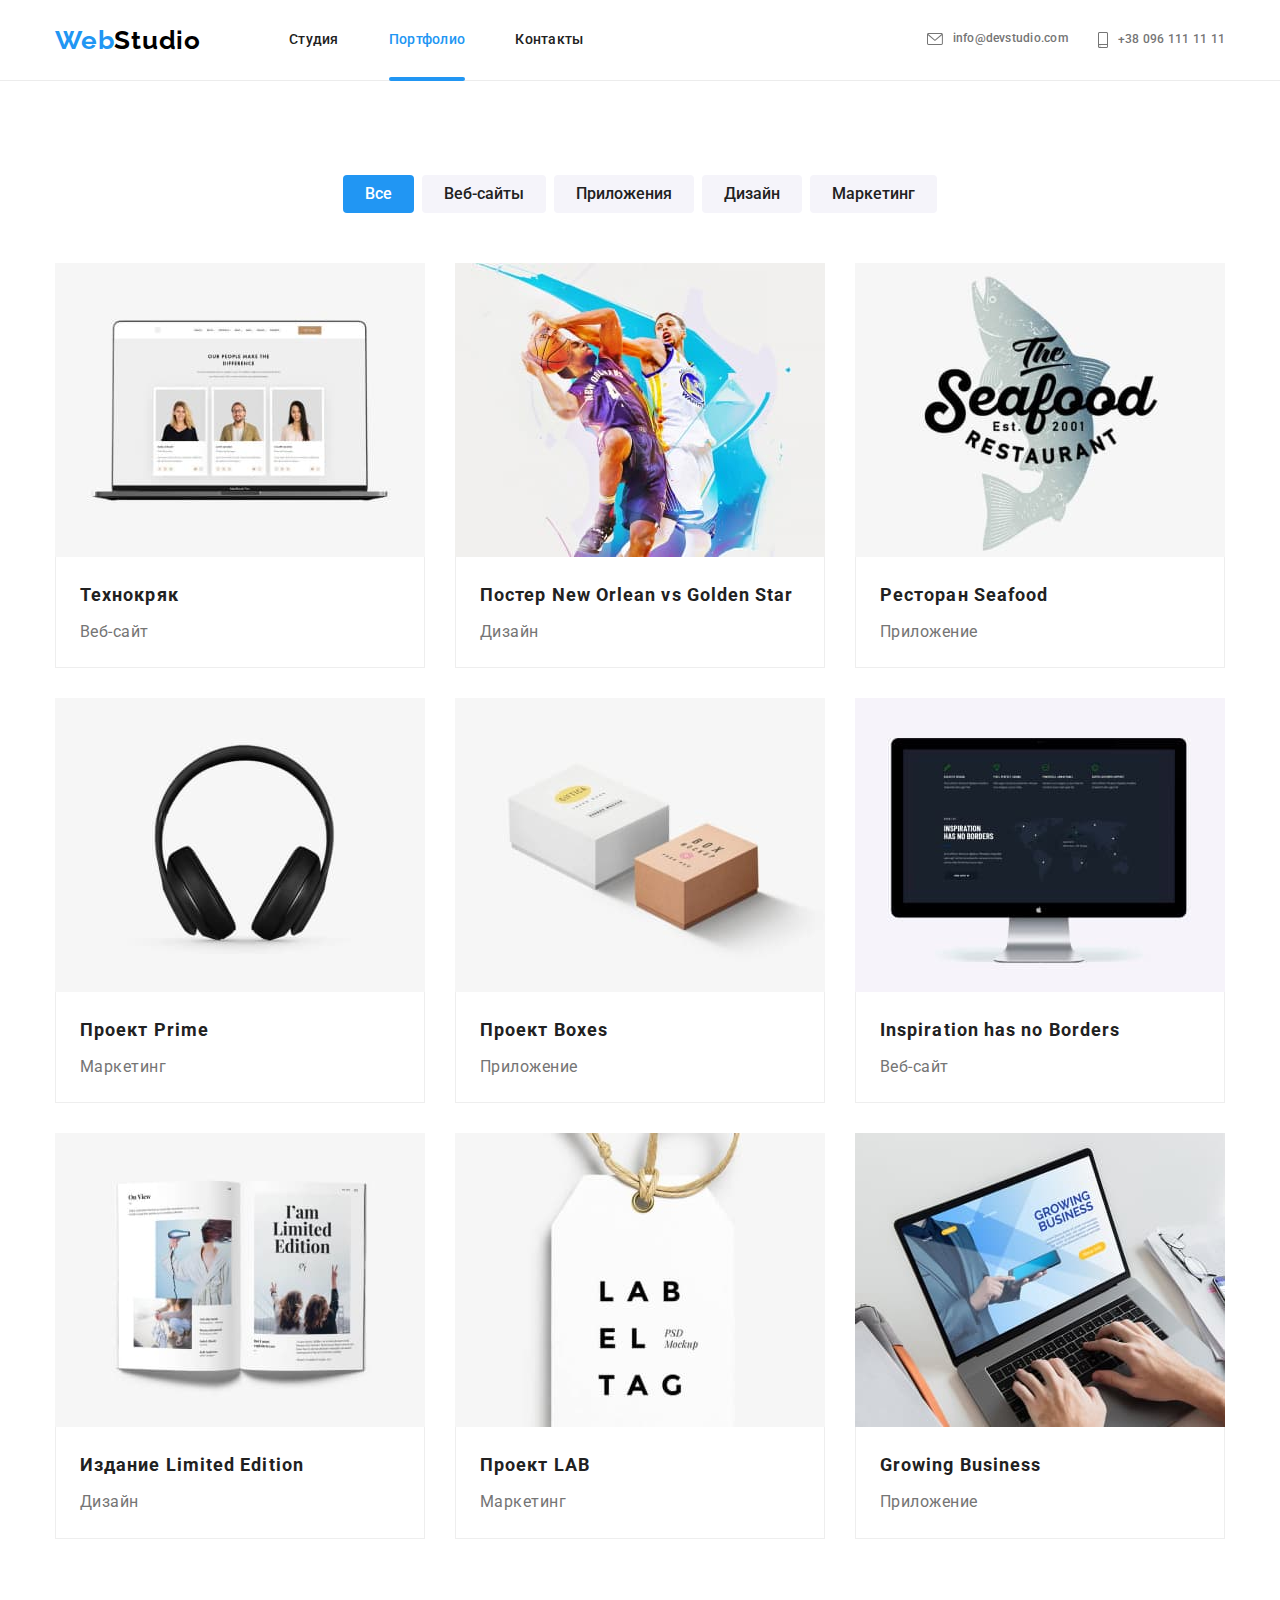
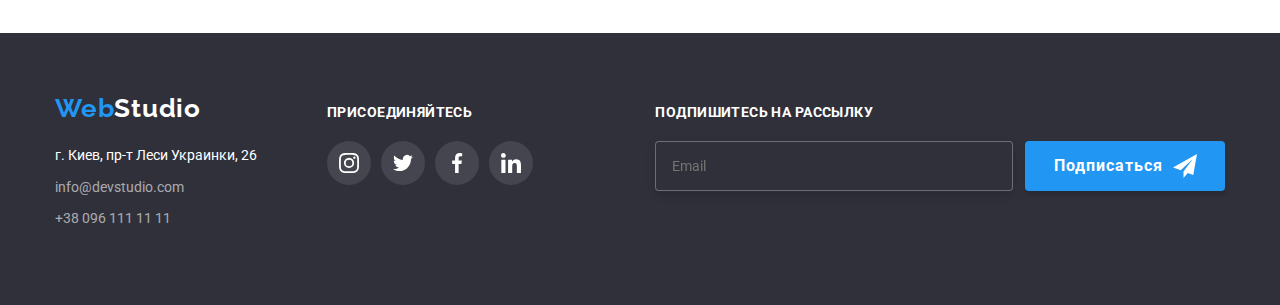
==== commit c608605f: "add mobile, tablet, desktop" ====
--- a/portfolio.html
+++ b/portfolio.html
@@ -27,11 +27,11 @@
                 <div class="mobile__menu" data-menu>
                     <ul class="site-nav">
                         <li class="site-nav__item">
-                            <a href="./index.html" class="site-nav__link site-nav__link--current">Студия</a>
+                            <a href="./index.html" class="site-nav__link">Студия</a>
                         </li>
     
                         <li class="site-nav__item">
-                            <a href="./portfolio.html" class="site-nav__link">Портфолио</a>
+                            <a href="./portfolio.html" class="site-nav__link site-nav__link--current">Портфолио</a>
                         </li>
     
                         <li class="site-nav__item">
@@ -41,7 +41,7 @@
     
                     <ul class="contacts">
                         <li class="contacts__item">
-                            <a href="mailto:info@devstudio.com" class="contacts__link">
+                            <a href="mailto:info@devstudio.com" class="contacts__link contacts__link--mail">
                                 <svg class="contacts__icon" width="16" height="12">
                                     <use href="./image/icons.svg#icon-envelope-opt"></use>
                                 </svg>
--- a/css/main.min.css
+++ b/css/main.min.css
@@ -1,2 +1,2 @@
-:root{--primary-text-color: #757575;--title-text-color: #212121;--accent-color: #2196f3;--primary-white-color: #ffffff;--bg-color-filter: #f5f4fa;--bg-color-footer-header: #2f303a;--secondary-logo-color: #000000;--hover-button-color: #188CE8;--border-header-color: #ECECEC;--font-color-link-footer: rgba(255, 255, 255, 0.6);--color-icon: #AFB1B8;--bg-icon-footer: rgba(255, 255, 255, 0.1);--bg-position-block: rgba(47, 48, 58, 0.8);--bg-overlay: rgba(33, 150, 243, 0.9);--bg-backdrop: rgba(0, 0, 0, 0.2);--timing-function: cubic-bezier(0.4, 0, 0.2, 1);--duration: 250ms}body{background-color:var(--primary-white-color);color:var(--primary-text-color);font-family:Roboto, sans-serif;font-size:14px}body.modal-open{overflow:hidden}img{display:block;min-width:100%;height:auto}.site-nav,.contacts,.competence,.affairs,.staff,.socials,.clients,.address,.filter,.examples{list-style:none;margin-top:0;margin-bottom:0;padding-left:0}.site-nav__link,.contacts__link,.address__link{text-decoration:none;-webkit-transition:color var(--duration) var(--timing-function);transition:color var(--duration) var(--timing-function)}.site-nav__link:hover,.contacts__link:hover,.address__link:hover,.site-nav__link:focus,.contacts__link:focus,.address__link:focus{color:var(--accent-color)}.container{width:100%;margin-left:auto;margin-right:auto;padding-right:15px;padding-left:15px}@media screen and (min-width: 480px){.container{width:480px}}@media screen and (min-width: 768px){.container{width:768px}}@media screen and (min-width: 1200px){.container{width:1200px}}.section{padding-top:60px;padding-bottom:60px}.section:nth-child(2){padding-bottom:0}.section:nth-child(3n){display:none}.section:nth-child(4n){background-color:var(--bg-color-filter)}@media screen and (min-width: 1200px){.section{padding-top:94px;padding-bottom:94px}.section:nth-child(3n){display:block}}.section__title{margin-top:0;margin-bottom:30px;color:var(--title-text-color);font-weight:700;font-size:36px;line-height:1.17;text-align:center}.nav{width:100%;height:60px;display:-webkit-box;display:-ms-flexbox;display:flex;-webkit-box-align:center;-ms-flex-align:center;align-items:center;-webkit-box-pack:justify;-ms-flex-pack:justify;justify-content:space-between}.mobile__menu{z-index:10;display:none;position:absolute;top:100%;left:0;width:100%;background-color:var(--primary-white-color)}.mobile__menu.is-open{display:block}@media screen and (min-width: 480px){.mobile__menu{display:none;position:absolute;top:100%;width:100%;background-color:var(--primary-white-color)}.mobile__menu.is-open{display:block}}@media screen and (min-width: 768px){.mobile__menu{position:static;display:-webkit-box;display:-ms-flexbox;display:flex;-webkit-box-align:center;-ms-flex-align:center;align-items:center;-webkit-box-pack:justify;-ms-flex-pack:justify;justify-content:space-between}}.site-nav__item{display:-webkit-box;display:-ms-flexbox;display:flex;-webkit-box-align:center;-ms-flex-align:center;align-items:center;color:var(--primary-text-color);position:relative;margin-bottom:32px}.site-nav__item:hover,.site-nav__item:focus{color:var(--accent-color)}@media screen and (min-width: 1200px){.site-nav__item+.site-nav__item{margin-left:50px}}.site-nav__link{display:block;color:var(--title-text-color);font-weight:500;font-size:40px;line-height:1.17;letter-spacing:0.02em}.site-nav__link--current{color:var(--accent-color)}@media screen and (min-width: 768px){.site-nav__link{bottom:0}.site-nav__link--current::after{content:'';position:absolute;width:100%;bottom:-1.5px;display:-webkit-box;display:-ms-flexbox;display:flex;height:4px;background-color:var(--accent-color);border-radius:2px}}@media screen and (min-width: 1200px){.site-nav__link{line-height:1.17;padding-top:32px;padding-bottom:32px}}.contacts{margin-left:auto;display:-webkit-box;display:-ms-flexbox;display:flex;-webkit-box-orient:vertical;-webkit-box-direction:reverse;-ms-flex-direction:column-reverse;flex-direction:column-reverse;color:var(--primary-white-color)}@media screen and (min-width: 768px){.contacts{display:-webkit-box;display:-ms-flexbox;display:flex}}@media screen and (min-width: 1200px){.contacts__item+.contacts__item{margin-left:30px}}.contacts__link{display:-webkit-box;display:-ms-flexbox;display:flex;-webkit-box-align:center;-ms-flex-align:center;align-items:center;margin-bottom:32px;color:var(--primary-text-color);font-weight:500;font-size:34px;line-height:1.17;letter-spacing:0.02em}@media screen and (min-width: 768px){.contacts__link{font-size:12px}}@media screen and (min-width: 1200px){.contacts__link{line-height:1.14;padding-top:32px;padding-bottom:32px}}.contacts__link--mail{font-size:24px;line-height:1.16}.contacts__icon{display:none}@media screen and (min-width: 768px){.contacts__icon{margin-right:10px;cursor:pointer;fill:currentColor}}.mobile__button{-webkit-box-align:end;-ms-flex-align:end;align-items:flex-end;width:40px;height:40px;padding:0;margin:0;background-color:transparent;color:black;cursor:pointer;border:none}@media screen and (min-width: 768px){.mobile__button{display:none}}.mobile__button .icon-cross{display:none}.mobile__button.is-open .icon-cross{display:block}.mobile__button.is-open .icon-menu{display:none}.icon-cross:hover,.icon-cross:focus{color:var(--accent-color)}.icon-menu:hover,.icon-menu:focus{color:var(--accent-color)}.hero__button{padding:10px 32px;min-width:200px;display:block;margin:0 auto;color:var(--primary-white-color);background-color:var(--accent-color);font-family:inherit;font-weight:700;font-size:16px;line-height:1.9;text-align:center;letter-spacing:0.06em;cursor:pointer;border:none;border-radius:4px;-webkit-transition:background var(--duration) var(--timing-function),-webkit-box-shadow var(--duration) var(--timing-function);transition:background var(--duration) var(--timing-function),-webkit-box-shadow var(--duration) var(--timing-function);transition:background var(--duration) var(--timing-function),box-shadow var(--duration) var(--timing-function);transition:background var(--duration) var(--timing-function),box-shadow var(--duration) var(--timing-function),-webkit-box-shadow var(--duration) var(--timing-function)}.hero__button:hover,.hero__button:focus{background:var(--hover-button-color);-webkit-box-shadow:0px 4px 4px rgba(0,0,0,0.15);box-shadow:0px 4px 4px rgba(0,0,0,0.15)}.reg-form__button{display:-webkit-box;display:-ms-flexbox;display:flex;-webkit-box-align:center;-ms-flex-align:center;align-items:center;-webkit-box-pack:center;-ms-flex-pack:center;justify-content:center;width:200px;height:50px;margin:0 auto;border:none;background:var(--accent-color);-webkit-box-shadow:0px 4px 4px rgba(0,0,0,0.15);box-shadow:0px 4px 4px rgba(0,0,0,0.15);border-radius:4px;font-weight:700;font-size:16px;line-height:1.9;letter-spacing:0.06em;color:var(--primary-white-color);cursor:pointer}.modal__button{position:absolute;top:8px;right:8px;padding:0;border:none;background-color:var(--primary-white-color);cursor:pointer;-webkit-transition:color var(--duration) var(--timing-function);transition:color var(--duration) var(--timing-function)}.modal__button:hover,.modal__button:focus{color:var(--accent-color)}.form__button{display:-webkit-box;display:-ms-flexbox;display:flex;-webkit-box-align:center;-ms-flex-align:center;align-items:center;margin-left:auto;margin-right:auto;padding:10px 28px 10px 29px;font-weight:700;font-size:16px;line-height:1.9;letter-spacing:0.06em;color:var(--primary-white-color);background:var(--accent-color);-webkit-box-shadow:0px 4px 4px rgba(0,0,0,0.15);box-shadow:0px 4px 4px rgba(0,0,0,0.15);border:0;border-radius:4px;cursor:pointer}@media screen and (min-width: 1200px){.form__button{margin-left:12px}}.filter__button{padding:6px 22px;color:var(--title-text-color);background-color:var(--bg-color-filter);font-weight:500;font-size:16px;line-height:1.6;cursor:pointer;border:none;border-radius:4px;-webkit-transition:background-color var(--duration) var(--timing-function),color var(--duration) var(--timing-function),-webkit-box-shadow var(--duration) var(--timing-function);transition:background-color var(--duration) var(--timing-function),color var(--duration) var(--timing-function),-webkit-box-shadow var(--duration) var(--timing-function);transition:background-color var(--duration) var(--timing-function),color var(--duration) var(--timing-function),box-shadow var(--duration) var(--timing-function);transition:background-color var(--duration) var(--timing-function),color var(--duration) var(--timing-function),box-shadow var(--duration) var(--timing-function),-webkit-box-shadow var(--duration) var(--timing-function)}.filter__button:hover,.filter__button:focus{background-color:var(--accent-color);color:var(--primary-white-color);-webkit-box-shadow:0px 1px 1px rgba(0,0,0,0.12),0px 4px 4px rgba(0,0,0,0.06),1px 4px 6px rgba(0,0,0,0.16);box-shadow:0px 1px 1px rgba(0,0,0,0.12),0px 4px 4px rgba(0,0,0,0.06),1px 4px 6px rgba(0,0,0,0.16)}.filter__button--main{background-color:var(--accent-color);color:var(--primary-white-color)}.style{border-bottom:1px solid var(--border-header-color)}.head-wrap{position:relative}@media screen and (min-width: 480px){.head-wrap{position:relative}}.logo{display:block;padding-top:24px;padding-bottom:24px;color:var(--accent-color);font-family:Raleway, sans-serif;font-weight:700;font-size:26px;line-height:1.19;text-decoration:none;letter-spacing:0.03em}.logo__style{color:var(--secondary-logo-color);-webkit-transition:color var(--duration) var(--timing-function);transition:color var(--duration) var(--timing-function)}.logo:hover .logo__style,.logo:focus .logo__style{color:var(--accent-color)}.logo__color{color:var(--primary-white-color)}.logo__position{margin-bottom:20px;padding-top:0;padding-bottom:0}.hero{height:600px;max-width:480px;margin-left:auto;margin-right:auto;padding-top:200px;padding-bottom:200px;background-color:var(--bg-color-footer-header);background-image:-webkit-gradient(linear, left bottom, left top, from(rgba(47,48,58,0.4)), to(rgba(47,48,58,0.4))),url("../image/main-img-sq.jpg");background-image:linear-gradient(to top, rgba(47,48,58,0.4), rgba(47,48,58,0.4)),url("../image/main-img-sq.jpg");background-repeat:no-repeat;background-position:center;background-size:cover}.hero__title{width:696px;margin:0 auto 30px;color:var(--primary-white-color);font-weight:900;font-size:44px;line-height:1.36;text-align:center;letter-spacing:0.06em;text-transform:uppercase}@media screen and (min-width: 1200px){.hero__title{width:696px}}.backdrop{position:fixed;top:0;left:0;width:100%;height:100%;padding:93px 15px;background-color:var(--bg-backdrop);overflow-y:scroll;z-index:1;opacity:1;visibility:visible;-webkit-transition:opacity var(--duration) var(--timing-function),visibility var(--duration) var(--timing-function);transition:opacity var(--duration) var(--timing-function),visibility var(--duration) var(--timing-function)}.backdrop.is-hidden{opacity:0;pointer-events:none;visibility:hidden}.modal{position:relative;width:450px;height:609px;padding:40px;background-color:var(--primary-white-color);-webkit-box-shadow:0px 1px 3px rgba(0,0,0,0.12),0px 1px 1px rgba(0,0,0,0.14),0px 2px 1px rgba(0,0,0,0.2);box-shadow:0px 1px 3px rgba(0,0,0,0.12),0px 1px 1px rgba(0,0,0,0.14),0px 2px 1px rgba(0,0,0,0.2);border-radius:4px;-webkit-transition:-webkit-transform var(--duration) var(--timing-function);transition:-webkit-transform var(--duration) var(--timing-function);transition:transform var(--duration) var(--timing-function);transition:transform var(--duration) var(--timing-function), -webkit-transform var(--duration) var(--timing-function)}.backdrop.is-hidden .modal{-webkit-transform:translate(-50%, -50%) scale(2);transform:translate(-50%, -50%) scale(2)}.reg-form{display:-webkit-box;display:-ms-flexbox;display:flex;-webkit-box-align:center;-ms-flex-align:center;align-items:center;-webkit-box-orient:vertical;-webkit-box-direction:normal;-ms-flex-direction:column;flex-direction:column;-ms-flex-wrap:nowrap;flex-wrap:nowrap}.reg-form__header{display:block;margin:0;margin-bottom:12px;padding:0;text-align:center;font-weight:700;font-size:20px;line-height:1.15;letter-spacing:0.03em;color:var(--title-text-color)}.reg-form__item{display:inline-block;color:var(--primary-text-color);position:relative;margin-bottom:10px}.reg-form__item:nth-child(5n){margin-bottom:20px}.reg-form__input{display:inline-block;width:370px;height:40px;padding:0;padding-left:42px;border:1px solid rgba(117,117,117,0.5);border-radius:4px;color:rgba(117,117,117,0.5);-webkit-transition:border-color var(--duration) var(--timing-function);transition:border-color var(--duration) var(--timing-function)}.reg-form__item:focus-within .reg-form__input{border-color:var(--accent-color);outline:none}.reg-form__icon{position:absolute;left:12px;-webkit-transform:translateY(11px);transform:translateY(11px);fill:currentColor;color:var(--secondary-logo-color);-webkit-transition:color var(--duration) var(--timing-function);transition:color var(--duration) var(--timing-function)}.reg-form__item:focus-within .reg-form__icon{color:var(--accent-color)}.reg-form__text{display:-webkit-box;display:-ms-flexbox;display:flex;margin-bottom:4px;font-size:12px;line-height:1.17;letter-spacing:0.01em;color:var(--primary-text-color)}.reg-form__textarea{height:120px;padding:12px 16px;resize:none;line-height:1.14;letter-spacing:0.01em}.reg-form__agreement{display:-webkit-box;display:-ms-flexbox;display:flex;-webkit-box-align:center;-ms-flex-align:center;align-items:center;font-size:12px;line-height:1.7;letter-spacing:0.03em;color:var(--primary-text-color);margin-bottom:30px}.reg-form__checkbox{position:absolute;width:1px;height:1px;margin:-1px;padding:0;clip:rect(0 0 0 0);overflow:hidden}.reg-form__custom-checkbox{display:inline-block;margin-right:8.4px;width:16px;height:15px;border:2px solid var(--secondary-logo-color);border-radius:2px;-webkit-transition:border-color var(--duration) var(--timing-function),background-color var(--duration) var(--timing-function);transition:border-color var(--duration) var(--timing-function),background-color var(--duration) var(--timing-function)}.reg-form__checkbox:checked+.reg-form__custom-checkbox{background-color:var(--accent-color);background-image:url(../image/vector-1.svg);background-position:center;background-repeat:no-repeat;border-color:var(--accent-color)}.reg-form__checkbox:focus+.reg-form__custom-checkbox,.reg-form__checkbox:hover+.reg-form__custom-checkbox{border-color:var(--accent-color)}.reg-form__policy{color:var(--accent-color)}.competence{margin-bottom:60px}@media screen and (min-width: 768px){.competence{display:-webkit-box;display:-ms-flexbox;display:flex;-ms-flex-wrap:wrap;flex-wrap:wrap;-webkit-box-pack:justify;-ms-flex-pack:justify;justify-content:space-between}}@media screen and (min-width: 1200px){.competence{margin-bottom:0}}.competence__item{width:100%;margin-bottom:30px}.competence__item:last-child{margin-bottom:0}@media screen and (min-width: 768px){.competence__item{width:calc(50% - 15px)}.competence__item:nth-last-child(-n+2){margin-bottom:0}}@media screen and (min-width: 1200px){.competence__item{width:270px;margin-bottom:0}}.competence__icon{display:-webkit-box;display:-ms-flexbox;display:flex;-webkit-box-align:center;-ms-flex-align:center;align-items:center;-webkit-box-pack:center;-ms-flex-pack:center;justify-content:center;width:100%;height:120px;margin-bottom:30px;background-color:var(--bg-color-filter)}.competence__title{width:100%;text-align:center;margin-top:0;margin-bottom:10px;font-weight:700;line-height:1.14;text-transform:uppercase;color:var(--title-text-color)}@media screen and (min-width: 480px){.competence__title{width:100%;text-align:center}}@media screen and (min-width: 768px){.competence__title{text-align:inherit}}.competence__content{margin-top:0;margin-bottom:0px;line-height:1.7;letter-spacing:0.03em}.affairs{display:-webkit-box;display:-ms-flexbox;display:flex}.affairs__item+.affairs__item{margin-left:30px}.affairs__card{position:relative;display:-webkit-box;display:-ms-flexbox;display:flex;-webkit-box-align:end;-ms-flex-align:end;align-items:flex-end}.affairs__text{display:-webkit-box;display:-ms-flexbox;display:flex;-webkit-box-align:center;-ms-flex-align:center;align-items:center;-webkit-box-pack:center;-ms-flex-pack:center;justify-content:center;margin:0;width:370px;height:70px;background-color:var(--bg-position-block);font-weight:700;line-height:1.14;letter-spacing:0.03em;text-transform:uppercase;color:var(--primary-white-color);position:absolute}.staff{width:100%}@media screen and (min-width: 768px){.staff{display:-webkit-box;display:-ms-flexbox;display:flex;-ms-flex-wrap:wrap;flex-wrap:wrap;-webkit-box-pack:justify;-ms-flex-pack:justify;justify-content:space-between}}.staff__item{width:100%;margin-bottom:30px;background-color:var(--primary-white-color);-webkit-box-shadow:0px 1px 3px rgba(0,0,0,0.12),0px 1px 1px rgba(0,0,0,0.14),0px 2px 1px rgba(0,0,0,0.2);box-shadow:0px 1px 3px rgba(0,0,0,0.12),0px 1px 1px rgba(0,0,0,0.14),0px 2px 1px rgba(0,0,0,0.2);border-radius:0px 0px 4px 4px}.staff__item:last-child{margin-bottom:0}@media screen and (min-width: 768px){.staff__item{width:calc(50% - 15px)}.staff__item:nth-last-child(-n+2){margin-bottom:0}}@media screen and (min-width: 1200px){.staff__item{width:270px;margin-bottom:0}}.staff__name{margin-bottom:10px;margin-top:0;color:var(--title-text-color);font-weight:500;font-size:16px;line-height:1.19;text-align:center}.staff__info{padding-top:30px;padding-bottom:30px}.staff__pos{margin-top:0;margin-bottom:16px;font-size:16px;line-height:1.19;text-align:center;letter-spacing:0.03em}.socials{display:-webkit-box;display:-ms-flexbox;display:flex;-webkit-box-align:none;-ms-flex-align:none;align-items:none;-webkit-box-pack:center;-ms-flex-pack:center;justify-content:center}.socials__icon{fill:currentColor}.socials__item+.socials__item{margin-left:10px}.footer-stand .socials__link{background-color:var(--bg-icon-footer);color:var(--primary-white-color)}.socials__link{display:-webkit-box;display:-ms-flexbox;display:flex;-webkit-box-align:center;-ms-flex-align:center;align-items:center;-webkit-box-pack:center;-ms-flex-pack:center;justify-content:center;width:44px;height:44px;border-radius:50%;color:var(--color-icon);-webkit-transition:background-color var(--duration) var(--timing-function),color var(--duration) var(--timing-function);transition:background-color var(--duration) var(--timing-function),color var(--duration) var(--timing-function)}.socials__link:hover,.socials__link:focus{background-color:var(--accent-color);color:var(--primary-white-color)}.clients{display:-webkit-box;display:-ms-flexbox;display:flex;-ms-flex-wrap:wrap;flex-wrap:wrap;-webkit-box-pack:justify;-ms-flex-pack:justify;justify-content:space-between}.clients__icon{fill:currentColor}.clients__item{width:calc(50% - 15px);margin-bottom:30px;color:var(--color-icon)}.clients__item:nth-last-child(-n+2){margin-bottom:0}@media screen and (min-width: 768px){.clients__item{width:226px}.clients__item:nth-last-child(-n+3){margin-bottom:0}}@media screen and (min-width: 1200px){.clients__item{width:170px;margin-bottom:0}}.clients__link{display:-webkit-box;display:-ms-flexbox;display:flex;-webkit-box-align:center;-ms-flex-align:center;align-items:center;-webkit-box-pack:center;-ms-flex-pack:center;justify-content:center;width:100%;height:92px;border:1px solid var(--color-icon);border-radius:4px;color:var(--color-icon);-webkit-transition:border var(--duration) var(--timing-function),color var(--duration) var(--timing-function);transition:border var(--duration) var(--timing-function),color var(--duration) var(--timing-function)}.clients__link:hover,.clients__link:focus{border:1px solid var(--accent-color);color:var(--accent-color)}.footer{padding-top:60px;padding-bottom:60px;background-color:var(--bg-color-footer-header)}.footer__wrap{display:-webkit-box;display:-ms-flexbox;display:flex;-webkit-box-orient:vertical;-webkit-box-direction:normal;-ms-flex-direction:column;flex-direction:column}@media screen and (min-width: 1200px){.footer__wrap{display:-webkit-box;display:-ms-flexbox;display:flex;-webkit-box-orient:horizontal;-webkit-box-direction:normal;-ms-flex-direction:row;flex-direction:row;-webkit-box-align:baseline;-ms-flex-align:baseline;align-items:baseline}}.mobile{text-align:center;margin-bottom:60px}@media screen and (min-width: 1200px){.mobile{text-align:inherit;margin-bottom:0}}@media screen and (min-width: 768px){.tablet{display:-webkit-box;display:-ms-flexbox;display:flex;-webkit-box-pack:space-evenly;-ms-flex-pack:space-evenly;justify-content:space-evenly;-webkit-box-align:baseline;-ms-flex-align:baseline;align-items:baseline}}@media screen and (min-width: 1200px){.tablet{display:-webkit-box;display:-ms-flexbox;display:flex;-webkit-box-pack:start;-ms-flex-pack:start;justify-content:start;margin-bottom:0}}.address{line-height:1.7;font-style:normal}.address__item{margin-bottom:8px;color:var(--primary-white-color)}.address__link{color:var(--font-color-link-footer)}.footer-stand{text-align:center;margin-bottom:60px}@media screen and (min-width: 1200px){.footer-stand{margin-left:70px;text-align:inherit}}.footer-stand__header{margin-top:0;margin-bottom:20px;font-weight:700;line-height:1.14;letter-spacing:0.03em;text-transform:uppercase;color:var(--primary-white-color)}.form{text-align:center}.form__icon{margin-left:10px}@media screen and (min-width: 1200px){.form{margin-left:auto;text-align:inherit}}@media screen and (min-width: 1200px){.wrapper{display:-webkit-box;display:-ms-flexbox;display:flex}}.form__input{width:100%;padding-top:15px;padding-left:16px;padding-bottom:15px;margin-bottom:20px;border:1px solid rgba(255,255,255,0.3);-webkit-filter:drop-shadow(0px 4px 4px rgba(0,0,0,0.15));filter:drop-shadow(0px 4px 4px rgba(0,0,0,0.15));border-radius:4px;background-color:var(--bg-color-footer-header);color:var(--font-color-link-footer)}@media screen and (min-width: 768px){.form__input{width:450px}}@media screen and (min-width: 1200px){.form__input{width:358px;margin-bottom:0}}.form__message{display:block;margin-bottom:20px;margin-top:0;font-weight:700;line-height:1.14;letter-spacing:0.03em;text-transform:uppercase;color:var(--primary-white-color)}@media screen and (min-width: 480px){.filter{display:-webkit-box;display:-ms-flexbox;display:flex;-ms-flex-wrap:wrap;flex-wrap:wrap;margin-bottom:40px}.filter__item+.filter__item{margin-left:8px}.filter__item:nth-child(4){margin-left:0}.filter__item:nth-child(-n+3){margin-bottom:15px}}@media screen and (min-width: 768px){.filter{display:-webkit-box;display:-ms-flexbox;display:flex;-webkit-box-align:none;-ms-flex-align:none;align-items:none;-webkit-box-pack:center;-ms-flex-pack:center;justify-content:center;margin-bottom:50px}.filter__item:nth-child(4){margin-left:8px}}.examples__item{width:100%;margin-right:30px;margin-bottom:30px}.examples__item:nth-child(3n){margin-right:0}.examples__item:nth-last-child(-n+3){margin-bottom:0}.project{display:block;color:var(--primary-text-color);text-decoration:none;-webkit-transition:-webkit-box-shadow var(--duration) var(--timing-function);transition:-webkit-box-shadow var(--duration) var(--timing-function);transition:box-shadow var(--duration) var(--timing-function);transition:box-shadow var(--duration) var(--timing-function), -webkit-box-shadow var(--duration) var(--timing-function)}.project:hover,.project:focus{-webkit-box-shadow:0px 1px 1px rgba(0,0,0,0.12),0px 4px 4px rgba(0,0,0,0.06),1px 4px 6px rgba(0,0,0,0.16);box-shadow:0px 1px 1px rgba(0,0,0,0.12),0px 4px 4px rgba(0,0,0,0.06),1px 4px 6px rgba(0,0,0,0.16)}.project__img-wrap{position:relative;overflow:hidden}.project__overlay{position:absolute;top:0;left:0;margin:0;width:100%;height:100%;padding:63px 24px;background-color:var(--bg-overlay);opacity:0;font-size:18px;line-height:1.56;letter-spacing:0.03em;color:var(--primary-white-color);-webkit-transform:translateY(101%);transform:translateY(101%);-webkit-transition:-webkit-transform var(--duration) var(--timing-function);transition:-webkit-transform var(--duration) var(--timing-function);transition:transform var(--duration) var(--timing-function);transition:transform var(--duration) var(--timing-function), -webkit-transform var(--duration) var(--timing-function)}.project:hover .project__overlay,.project:focus .project__overlay{opacity:1;-webkit-transform:translateY(0);transform:translateY(0)}.project__info{padding:20px 24px;border:1px solid #EEEEEE;border-top:0}.project__title{margin-bottom:4px;margin-top:0;color:var(--title-text-color);font-weight:700;font-size:18px;line-height:2;letter-spacing:0.06em}.project__type{margin-top:0;margin-bottom:0;font-size:16px;line-height:1.9;letter-spacing:0.03em}
+:root{--primary-text-color: #757575;--title-text-color: #212121;--accent-color: #2196f3;--primary-white-color: #ffffff;--bg-color-filter: #f5f4fa;--bg-color-footer-header: #2f303a;--secondary-logo-color: #000000;--hover-button-color: #188CE8;--border-header-color: #ECECEC;--font-color-link-footer: rgba(255, 255, 255, 0.6);--color-icon: #AFB1B8;--bg-icon-footer: rgba(255, 255, 255, 0.1);--bg-position-block: rgba(47, 48, 58, 0.8);--bg-overlay: rgba(33, 150, 243, 0.9);--bg-backdrop: rgba(0, 0, 0, 0.2);--timing-function: cubic-bezier(0.4, 0, 0.2, 1);--duration: 250ms}body{background-color:var(--primary-white-color);color:var(--primary-text-color);font-family:Roboto, sans-serif;font-size:14px}body.modal-open{overflow:hidden}img{display:block;min-width:100%;height:auto}.site-nav,.contacts,.competence,.affairs,.staff,.socials,.clients,.address,.filter,.examples{list-style:none;margin-top:0;margin-bottom:0;padding-left:0}.site-nav__link,.contacts__link,.address__link{text-decoration:none;-webkit-transition:color var(--duration) var(--timing-function);transition:color var(--duration) var(--timing-function)}.site-nav__link:hover,.contacts__link:hover,.address__link:hover,.site-nav__link:focus,.contacts__link:focus,.address__link:focus{color:var(--accent-color)}.container{width:100%;margin-left:auto;margin-right:auto;padding-right:15px;padding-left:15px}@media screen and (min-width: 480px){.container{width:480px}}@media screen and (min-width: 768px){.container{width:768px}}@media screen and (min-width: 1200px){.container{width:1200px}}.section{padding-top:60px;padding-bottom:60px}.section:nth-child(2){padding-bottom:0}.section:nth-child(3n){display:none}.section:nth-child(4n){background-color:var(--bg-color-filter)}@media screen and (min-width: 1200px){.section{padding-top:94px;padding-bottom:94px}.section:nth-child(3n){display:block}}.section__title{margin-top:0;margin-bottom:30px;color:var(--title-text-color);font-weight:700;font-size:36px;line-height:1.17;text-align:center}.nav{width:100%;display:-webkit-box;display:-ms-flexbox;display:flex;-webkit-box-align:center;-ms-flex-align:center;align-items:center;-webkit-box-pack:justify;-ms-flex-pack:justify;justify-content:space-between}.mobile__menu{z-index:10;display:none;position:absolute;top:100%;left:0;width:100%;background-color:var(--primary-white-color)}.mobile__menu.is-open{display:block}@media screen and (min-width: 480px){.mobile__menu{display:none;position:absolute;top:100%;width:100%;background-color:var(--primary-white-color)}.mobile__menu.is-open{display:block}}@media screen and (min-width: 768px){.mobile__menu{position:static;display:-webkit-box;display:-ms-flexbox;display:flex;-webkit-box-align:center;-ms-flex-align:center;align-items:center;-webkit-box-pack:justify;-ms-flex-pack:justify;justify-content:space-between}}@media screen and (min-width: 1200px){.mobile__menu{display:-webkit-box;display:-ms-flexbox;display:flex;-webkit-box-align:center;-ms-flex-align:center;align-items:center}}@media screen and (min-width: 768px){.site-nav{margin-left:88px;display:-webkit-box;display:-ms-flexbox;display:flex;-webkit-box-pack:justify;-ms-flex-pack:justify;justify-content:space-between}}.site-nav__item{display:-webkit-box;display:-ms-flexbox;display:flex;-webkit-box-align:center;-ms-flex-align:center;align-items:center;color:var(--primary-text-color);position:relative}.site-nav__item:hover,.site-nav__item:focus{color:var(--accent-color)}@media screen and (min-width: 768px){.site-nav__item+.site-nav__item{margin-left:50px}}.site-nav__link{display:block;color:var(--title-text-color);font-weight:500;letter-spacing:0.02em}.site-nav__link--current{color:var(--accent-color)}@media screen and (max-width: 767px){.site-nav__link{font-size:40px;line-height:1.17}}@media screen and (min-width: 768px){.site-nav__link{padding-top:32px;padding-bottom:32px}}@media screen and (min-width: 1200px){.site-nav__link{line-height:1.14}}.site-nav__link--current::after{content:'';position:absolute;width:100%;bottom:-1.5px;display:-webkit-box;display:-ms-flexbox;display:flex;height:4px;background-color:var(--accent-color);border-radius:2px;display:none}@media screen and (min-width: 768px){.site-nav__link--current::after{display:block}}.contacts{display:-webkit-box;display:-ms-flexbox;display:flex;-webkit-box-orient:vertical;-webkit-box-direction:reverse;-ms-flex-direction:column-reverse;flex-direction:column-reverse;color:var(--primary-white-color)}@media screen and (min-width: 768px){.contacts{display:-webkit-box;display:-ms-flexbox;display:flex;-webkit-box-orient:vertical;-webkit-box-direction:normal;-ms-flex-direction:column;flex-direction:column}}@media screen and (min-width: 1200px){.contacts{-webkit-box-orient:inherit;-webkit-box-direction:inherit;-ms-flex-direction:inherit;flex-direction:inherit}.contacts__item+.contacts__item{margin-left:30px}}.contacts__link{display:-webkit-box;display:-ms-flexbox;display:flex;-webkit-box-align:center;-ms-flex-align:center;align-items:center;color:var(--primary-text-color);font-weight:500;letter-spacing:0.02em}@media screen and (max-width: 767px){.contacts__link{font-size:34px;line-height:1.17}}@media screen and (min-width: 768px){.contacts__link{font-size:12px}}@media screen and (min-width: 1200px){.contacts__link{line-height:1.14;padding-top:32px;padding-bottom:32px}}@media screen and (max-width: 767px){.contacts__link--mail{font-size:24px;line-height:1.16}}@media screen and (min-width: 768px){.contacts__link--mail{margin-bottom:10px}}@media screen and (min-width: 1200px){.contacts__link--mail{margin-bottom:0}}.contacts__icon{display:none}@media screen and (min-width: 768px){.contacts__icon{display:block;margin-right:10px;cursor:pointer;fill:currentColor}}.mobile__button{-webkit-box-align:end;-ms-flex-align:end;align-items:flex-end;width:40px;height:40px;padding:0;margin:0;background-color:transparent;color:black;cursor:pointer;border:none}@media screen and (min-width: 768px){.mobile__button{display:none}}.mobile__button .icon-cross{display:none}.mobile__button.is-open .icon-cross{display:block}.mobile__button.is-open .icon-menu{display:none}.icon-cross:hover,.icon-cross:focus{color:var(--accent-color)}.icon-menu:hover,.icon-menu:focus{color:var(--accent-color)}.hero__button{padding:10px 32px;min-width:200px;display:block;margin:0 auto;color:var(--primary-white-color);background-color:var(--accent-color);font-family:inherit;font-weight:700;font-size:16px;line-height:1.9;text-align:center;letter-spacing:0.06em;cursor:pointer;border:none;border-radius:4px;-webkit-transition:background var(--duration) var(--timing-function),-webkit-box-shadow var(--duration) var(--timing-function);transition:background var(--duration) var(--timing-function),-webkit-box-shadow var(--duration) var(--timing-function);transition:background var(--duration) var(--timing-function),box-shadow var(--duration) var(--timing-function);transition:background var(--duration) var(--timing-function),box-shadow var(--duration) var(--timing-function),-webkit-box-shadow var(--duration) var(--timing-function)}.hero__button:hover,.hero__button:focus{background:var(--hover-button-color);-webkit-box-shadow:0px 4px 4px rgba(0,0,0,0.15);box-shadow:0px 4px 4px rgba(0,0,0,0.15)}.reg-form__button{display:-webkit-box;display:-ms-flexbox;display:flex;-webkit-box-align:center;-ms-flex-align:center;align-items:center;-webkit-box-pack:center;-ms-flex-pack:center;justify-content:center;width:200px;height:50px;margin:0 auto;border:none;background:var(--accent-color);-webkit-box-shadow:0px 4px 4px rgba(0,0,0,0.15);box-shadow:0px 4px 4px rgba(0,0,0,0.15);border-radius:4px;font-weight:700;font-size:16px;line-height:1.9;letter-spacing:0.06em;color:var(--primary-white-color);cursor:pointer}.modal__button{position:absolute;top:8px;right:8px;padding:0;border:none;background-color:var(--primary-white-color);cursor:pointer;-webkit-transition:color var(--duration) var(--timing-function);transition:color var(--duration) var(--timing-function)}.modal__button:hover,.modal__button:focus{color:var(--accent-color)}.form__button{display:-webkit-box;display:-ms-flexbox;display:flex;-webkit-box-align:center;-ms-flex-align:center;align-items:center;margin-left:auto;margin-right:auto;padding:10px 28px 10px 29px;font-weight:700;font-size:16px;line-height:1.9;letter-spacing:0.06em;color:var(--primary-white-color);background:var(--accent-color);-webkit-box-shadow:0px 4px 4px rgba(0,0,0,0.15);box-shadow:0px 4px 4px rgba(0,0,0,0.15);border:0;border-radius:4px;cursor:pointer}@media screen and (min-width: 1200px){.form__button{margin-left:12px}}.filter__button{padding:6px 22px;color:var(--title-text-color);background-color:var(--bg-color-filter);font-weight:500;font-size:16px;line-height:1.6;cursor:pointer;border:none;border-radius:4px;-webkit-transition:background-color var(--duration) var(--timing-function),color var(--duration) var(--timing-function),-webkit-box-shadow var(--duration) var(--timing-function);transition:background-color var(--duration) var(--timing-function),color var(--duration) var(--timing-function),-webkit-box-shadow var(--duration) var(--timing-function);transition:background-color var(--duration) var(--timing-function),color var(--duration) var(--timing-function),box-shadow var(--duration) var(--timing-function);transition:background-color var(--duration) var(--timing-function),color var(--duration) var(--timing-function),box-shadow var(--duration) var(--timing-function),-webkit-box-shadow var(--duration) var(--timing-function)}.filter__button:hover,.filter__button:focus{background-color:var(--accent-color);color:var(--primary-white-color);-webkit-box-shadow:0px 1px 1px rgba(0,0,0,0.12),0px 4px 4px rgba(0,0,0,0.06),1px 4px 6px rgba(0,0,0,0.16);box-shadow:0px 1px 1px rgba(0,0,0,0.12),0px 4px 4px rgba(0,0,0,0.06),1px 4px 6px rgba(0,0,0,0.16)}.filter__button--main{background-color:var(--accent-color);color:var(--primary-white-color)}.style{border-bottom:1px solid var(--border-header-color)}.head-wrap{position:relative}@media screen and (min-width: 480px){.head-wrap{position:relative}}.logo{display:block;padding-top:24px;padding-bottom:24px;color:var(--accent-color);font-family:Raleway, sans-serif;font-weight:700;font-size:26px;line-height:1.19;text-decoration:none;letter-spacing:0.03em}.logo__style{color:var(--secondary-logo-color);-webkit-transition:color var(--duration) var(--timing-function);transition:color var(--duration) var(--timing-function)}.logo:hover .logo__style,.logo:focus .logo__style{color:var(--accent-color)}.logo__color{color:var(--primary-white-color)}.logo__position{margin-bottom:20px;padding-top:0;padding-bottom:0}.hero{height:600px;max-width:100%;margin-left:auto;margin-right:auto;padding-top:200px;padding-bottom:200px;background-color:var(--bg-color-footer-header)}.hero__title{width:100%;margin:0 auto 30px;color:var(--primary-white-color);font-weight:900;font-size:44px;line-height:1.36;text-align:center;letter-spacing:0.06em;text-transform:uppercase}@media screen and (min-width: 1200px){.hero__title{width:696px}}.backdrop{position:fixed;top:0;left:0;width:100%;height:100%;padding:93px 15px;background-color:var(--bg-backdrop);overflow-y:scroll;z-index:1;opacity:1;visibility:visible;-webkit-transition:opacity var(--duration) var(--timing-function),visibility var(--duration) var(--timing-function);transition:opacity var(--duration) var(--timing-function),visibility var(--duration) var(--timing-function)}.backdrop.is-hidden{opacity:0;pointer-events:none;visibility:hidden}.modal{position:relative;width:450px;height:609px;padding:40px;background-color:var(--primary-white-color);-webkit-box-shadow:0px 1px 3px rgba(0,0,0,0.12),0px 1px 1px rgba(0,0,0,0.14),0px 2px 1px rgba(0,0,0,0.2);box-shadow:0px 1px 3px rgba(0,0,0,0.12),0px 1px 1px rgba(0,0,0,0.14),0px 2px 1px rgba(0,0,0,0.2);border-radius:4px;-webkit-transition:-webkit-transform var(--duration) var(--timing-function);transition:-webkit-transform var(--duration) var(--timing-function);transition:transform var(--duration) var(--timing-function);transition:transform var(--duration) var(--timing-function), -webkit-transform var(--duration) var(--timing-function)}.backdrop.is-hidden .modal{-webkit-transform:translate(-50%, -50%) scale(2);transform:translate(-50%, -50%) scale(2)}.reg-form{display:-webkit-box;display:-ms-flexbox;display:flex;-webkit-box-align:center;-ms-flex-align:center;align-items:center;-webkit-box-orient:vertical;-webkit-box-direction:normal;-ms-flex-direction:column;flex-direction:column;-ms-flex-wrap:nowrap;flex-wrap:nowrap}.reg-form__header{display:block;margin:0;margin-bottom:12px;padding:0;text-align:center;font-weight:700;font-size:20px;line-height:1.15;letter-spacing:0.03em;color:var(--title-text-color)}.reg-form__item{display:inline-block;color:var(--primary-text-color);position:relative;margin-bottom:10px}.reg-form__item:nth-child(5n){margin-bottom:20px}.reg-form__input{display:inline-block;width:370px;height:40px;padding:0;padding-left:42px;border:1px solid rgba(117,117,117,0.5);border-radius:4px;color:rgba(117,117,117,0.5);-webkit-transition:border-color var(--duration) var(--timing-function);transition:border-color var(--duration) var(--timing-function)}.reg-form__item:focus-within .reg-form__input{border-color:var(--accent-color);outline:none}.reg-form__icon{position:absolute;left:12px;-webkit-transform:translateY(11px);transform:translateY(11px);fill:currentColor;color:var(--secondary-logo-color);-webkit-transition:color var(--duration) var(--timing-function);transition:color var(--duration) var(--timing-function)}.reg-form__item:focus-within .reg-form__icon{color:var(--accent-color)}.reg-form__text{display:-webkit-box;display:-ms-flexbox;display:flex;margin-bottom:4px;font-size:12px;line-height:1.17;letter-spacing:0.01em;color:var(--primary-text-color)}.reg-form__textarea{height:120px;padding:12px 16px;resize:none;line-height:1.14;letter-spacing:0.01em}.reg-form__agreement{display:-webkit-box;display:-ms-flexbox;display:flex;-webkit-box-align:center;-ms-flex-align:center;align-items:center;font-size:12px;line-height:1.7;letter-spacing:0.03em;color:var(--primary-text-color);margin-bottom:30px}.reg-form__checkbox{position:absolute;width:1px;height:1px;margin:-1px;padding:0;clip:rect(0 0 0 0);overflow:hidden}.reg-form__custom-checkbox{display:inline-block;margin-right:8.4px;width:16px;height:15px;border:2px solid var(--secondary-logo-color);border-radius:2px;-webkit-transition:border-color var(--duration) var(--timing-function),background-color var(--duration) var(--timing-function);transition:border-color var(--duration) var(--timing-function),background-color var(--duration) var(--timing-function)}.reg-form__checkbox:checked+.reg-form__custom-checkbox{background-color:var(--accent-color);background-image:url(../image/vector-1.svg);background-position:center;background-repeat:no-repeat;border-color:var(--accent-color)}.reg-form__checkbox:focus+.reg-form__custom-checkbox,.reg-form__checkbox:hover+.reg-form__custom-checkbox{border-color:var(--accent-color)}.reg-form__policy{color:var(--accent-color)}.competence{margin-bottom:60px}@media screen and (min-width: 768px){.competence{display:-webkit-box;display:-ms-flexbox;display:flex;-ms-flex-wrap:wrap;flex-wrap:wrap;-webkit-box-pack:justify;-ms-flex-pack:justify;justify-content:space-between}}@media screen and (min-width: 1200px){.competence{margin-bottom:0}}.competence__item{width:100%;margin-bottom:30px}.competence__item:last-child{margin-bottom:0}@media screen and (min-width: 768px){.competence__item{width:calc(50% - 15px)}.competence__item:nth-last-child(-n+2){margin-bottom:0}}@media screen and (min-width: 1200px){.competence__item{width:270px;margin-bottom:0}}.competence__icon{display:-webkit-box;display:-ms-flexbox;display:flex;-webkit-box-align:center;-ms-flex-align:center;align-items:center;-webkit-box-pack:center;-ms-flex-pack:center;justify-content:center;width:100%;height:120px;margin-bottom:30px;background-color:var(--bg-color-filter)}.competence__title{width:100%;text-align:center;margin-top:0;margin-bottom:10px;font-weight:700;line-height:1.14;text-transform:uppercase;color:var(--title-text-color)}@media screen and (min-width: 480px){.competence__title{width:100%;text-align:center}}@media screen and (min-width: 768px){.competence__title{text-align:inherit}}.competence__content{margin-top:0;margin-bottom:0px;line-height:1.7;letter-spacing:0.03em}.affairs{display:-webkit-box;display:-ms-flexbox;display:flex}.affairs__item+.affairs__item{margin-left:30px}.affairs__card{position:relative;display:-webkit-box;display:-ms-flexbox;display:flex;-webkit-box-align:end;-ms-flex-align:end;align-items:flex-end}.affairs__text{display:-webkit-box;display:-ms-flexbox;display:flex;-webkit-box-align:center;-ms-flex-align:center;align-items:center;-webkit-box-pack:center;-ms-flex-pack:center;justify-content:center;margin:0;width:370px;height:70px;background-color:var(--bg-position-block);font-weight:700;line-height:1.14;letter-spacing:0.03em;text-transform:uppercase;color:var(--primary-white-color);position:absolute}.staff{width:100%}@media screen and (min-width: 768px){.staff{display:-webkit-box;display:-ms-flexbox;display:flex;-ms-flex-wrap:wrap;flex-wrap:wrap;-webkit-box-pack:justify;-ms-flex-pack:justify;justify-content:space-between}}.staff__item{width:100%;margin-bottom:30px;background-color:var(--primary-white-color);-webkit-box-shadow:0px 1px 3px rgba(0,0,0,0.12),0px 1px 1px rgba(0,0,0,0.14),0px 2px 1px rgba(0,0,0,0.2);box-shadow:0px 1px 3px rgba(0,0,0,0.12),0px 1px 1px rgba(0,0,0,0.14),0px 2px 1px rgba(0,0,0,0.2);border-radius:0px 0px 4px 4px}.staff__item:last-child{margin-bottom:0}@media screen and (min-width: 768px){.staff__item{width:calc(50% - 15px)}.staff__item:nth-last-child(-n+2){margin-bottom:0}}@media screen and (min-width: 1200px){.staff__item{width:270px;margin-bottom:0}}.staff__name{margin-bottom:10px;margin-top:0;color:var(--title-text-color);font-weight:500;font-size:16px;line-height:1.19;text-align:center}.staff__info{padding-top:30px;padding-bottom:30px}.staff__pos{margin-top:0;margin-bottom:16px;font-size:16px;line-height:1.19;text-align:center;letter-spacing:0.03em}.socials{display:-webkit-box;display:-ms-flexbox;display:flex;-webkit-box-align:none;-ms-flex-align:none;align-items:none;-webkit-box-pack:center;-ms-flex-pack:center;justify-content:center}.socials__icon{fill:currentColor}.socials__item+.socials__item{margin-left:10px}.footer-stand .socials__link{background-color:var(--bg-icon-footer);color:var(--primary-white-color)}.socials__link{display:-webkit-box;display:-ms-flexbox;display:flex;-webkit-box-align:center;-ms-flex-align:center;align-items:center;-webkit-box-pack:center;-ms-flex-pack:center;justify-content:center;width:44px;height:44px;border-radius:50%;color:var(--color-icon);-webkit-transition:background-color var(--duration) var(--timing-function),color var(--duration) var(--timing-function);transition:background-color var(--duration) var(--timing-function),color var(--duration) var(--timing-function)}.socials__link:hover,.socials__link:focus{background-color:var(--accent-color);color:var(--primary-white-color)}.clients{display:-webkit-box;display:-ms-flexbox;display:flex;-ms-flex-wrap:wrap;flex-wrap:wrap;-webkit-box-pack:justify;-ms-flex-pack:justify;justify-content:space-between}.clients__icon{fill:currentColor}.clients__item{width:calc(50% - 15px);margin-bottom:30px;color:var(--color-icon)}.clients__item:nth-last-child(-n+2){margin-bottom:0}@media screen and (min-width: 768px){.clients__item{width:226px}.clients__item:nth-last-child(-n+3){margin-bottom:0}}@media screen and (min-width: 1200px){.clients__item{width:170px;margin-bottom:0}}.clients__link{display:-webkit-box;display:-ms-flexbox;display:flex;-webkit-box-align:center;-ms-flex-align:center;align-items:center;-webkit-box-pack:center;-ms-flex-pack:center;justify-content:center;width:100%;height:92px;border:1px solid var(--color-icon);border-radius:4px;color:var(--color-icon);-webkit-transition:border var(--duration) var(--timing-function),color var(--duration) var(--timing-function);transition:border var(--duration) var(--timing-function),color var(--duration) var(--timing-function)}.clients__link:hover,.clients__link:focus{border:1px solid var(--accent-color);color:var(--accent-color)}.footer{padding-top:60px;padding-bottom:60px;background-color:var(--bg-color-footer-header)}.footer__wrap{display:-webkit-box;display:-ms-flexbox;display:flex;-webkit-box-orient:vertical;-webkit-box-direction:normal;-ms-flex-direction:column;flex-direction:column}@media screen and (min-width: 1200px){.footer__wrap{display:-webkit-box;display:-ms-flexbox;display:flex;-webkit-box-orient:horizontal;-webkit-box-direction:normal;-ms-flex-direction:row;flex-direction:row;-webkit-box-align:baseline;-ms-flex-align:baseline;align-items:baseline}}.mobile{text-align:center;margin-bottom:60px}@media screen and (min-width: 1200px){.mobile{text-align:inherit;margin-bottom:0}}@media screen and (min-width: 768px){.tablet{display:-webkit-box;display:-ms-flexbox;display:flex;-webkit-box-pack:space-evenly;-ms-flex-pack:space-evenly;justify-content:space-evenly;-webkit-box-align:baseline;-ms-flex-align:baseline;align-items:baseline}}@media screen and (min-width: 1200px){.tablet{display:-webkit-box;display:-ms-flexbox;display:flex;-webkit-box-pack:start;-ms-flex-pack:start;justify-content:start;margin-bottom:0}}.address{line-height:1.7;font-style:normal}.address__item{margin-bottom:8px;color:var(--primary-white-color)}.address__link{color:var(--font-color-link-footer)}.footer-stand{text-align:center;margin-bottom:60px}@media screen and (min-width: 1200px){.footer-stand{margin-left:70px;text-align:inherit}}.footer-stand__header{margin-top:0;margin-bottom:20px;font-weight:700;line-height:1.14;letter-spacing:0.03em;text-transform:uppercase;color:var(--primary-white-color)}.form{text-align:center}.form__icon{margin-left:10px}@media screen and (min-width: 1200px){.form{margin-left:auto;text-align:inherit}}@media screen and (min-width: 1200px){.wrapper{display:-webkit-box;display:-ms-flexbox;display:flex}}.form__input{width:100%;padding-top:15px;padding-left:16px;padding-bottom:15px;margin-bottom:20px;border:1px solid rgba(255,255,255,0.3);-webkit-filter:drop-shadow(0px 4px 4px rgba(0,0,0,0.15));filter:drop-shadow(0px 4px 4px rgba(0,0,0,0.15));border-radius:4px;background-color:var(--bg-color-footer-header);color:var(--font-color-link-footer)}@media screen and (min-width: 768px){.form__input{width:450px}}@media screen and (min-width: 1200px){.form__input{width:358px;margin-bottom:0}}.form__message{display:block;margin-bottom:20px;margin-top:0;font-weight:700;line-height:1.14;letter-spacing:0.03em;text-transform:uppercase;color:var(--primary-white-color)}.filter{margin-bottom:50px}.filter__item+.filter__item{margin-left:8px}@media screen and (max-width: 767px){.filter{display:-webkit-box;display:-ms-flexbox;display:flex;-ms-flex-wrap:wrap;flex-wrap:wrap}.filter__item:nth-child(4){margin-left:0}.filter__item:nth-child(-n+3){margin-bottom:15px}}@media screen and (min-width: 768px){.filter{display:-webkit-box;display:-ms-flexbox;display:flex;-webkit-box-align:none;-ms-flex-align:none;align-items:none;-webkit-box-pack:center;-ms-flex-pack:center;justify-content:center}}@media screen and (min-width: 768px){.examples{display:-webkit-box;display:-ms-flexbox;display:flex;-ms-flex-wrap:wrap;flex-wrap:wrap;-webkit-box-pack:justify;-ms-flex-pack:justify;justify-content:space-between}}.examples__item{width:100%;margin-bottom:30px}@media screen and (min-width: 768px){.examples__item{width:calc(50% - 15px)}.examples__item:last-child{margin-bottom:0}.examples__item:nth-child(1) .project__info{padding-bottom:56px}}@media screen and (min-width: 1200px){.examples__item{width:370px;margin-right:30px}.examples__item:nth-child(3n){margin-right:0}.examples__item:nth-last-child(-n+3){margin-bottom:0}.examples__item:nth-child(1) .project__info{padding-bottom:20px}}.project{display:block;color:var(--primary-text-color);text-decoration:none;-webkit-transition:-webkit-box-shadow var(--duration) var(--timing-function);transition:-webkit-box-shadow var(--duration) var(--timing-function);transition:box-shadow var(--duration) var(--timing-function);transition:box-shadow var(--duration) var(--timing-function), -webkit-box-shadow var(--duration) var(--timing-function)}.project:hover,.project:focus{-webkit-box-shadow:0px 1px 1px rgba(0,0,0,0.12),0px 4px 4px rgba(0,0,0,0.06),1px 4px 6px rgba(0,0,0,0.16);box-shadow:0px 1px 1px rgba(0,0,0,0.12),0px 4px 4px rgba(0,0,0,0.06),1px 4px 6px rgba(0,0,0,0.16)}.project__img-wrap{position:relative;overflow:hidden}.project__overlay{position:absolute;top:0;left:0;margin:0;width:100%;height:100%;padding:63px 24px;background-color:var(--bg-overlay);opacity:0;font-size:18px;line-height:1.56;letter-spacing:0.03em;color:var(--primary-white-color);-webkit-transform:translateY(101%);transform:translateY(101%);-webkit-transition:-webkit-transform var(--duration) var(--timing-function);transition:-webkit-transform var(--duration) var(--timing-function);transition:transform var(--duration) var(--timing-function);transition:transform var(--duration) var(--timing-function), -webkit-transform var(--duration) var(--timing-function)}.project:hover .project__overlay,.project:focus .project__overlay{opacity:1;-webkit-transform:translateY(0);transform:translateY(0)}.project__info{padding:20px 24px;border:1px solid #EEEEEE;border-top:0}.project__title{margin-bottom:4px;margin-top:0;color:var(--title-text-color);font-weight:700;font-size:18px;line-height:2;letter-spacing:0.06em}.project__type{margin-top:0;margin-bottom:0;font-size:16px;line-height:1.9;letter-spacing:0.03em}
 /*# sourceMappingURL=main.min.css.map */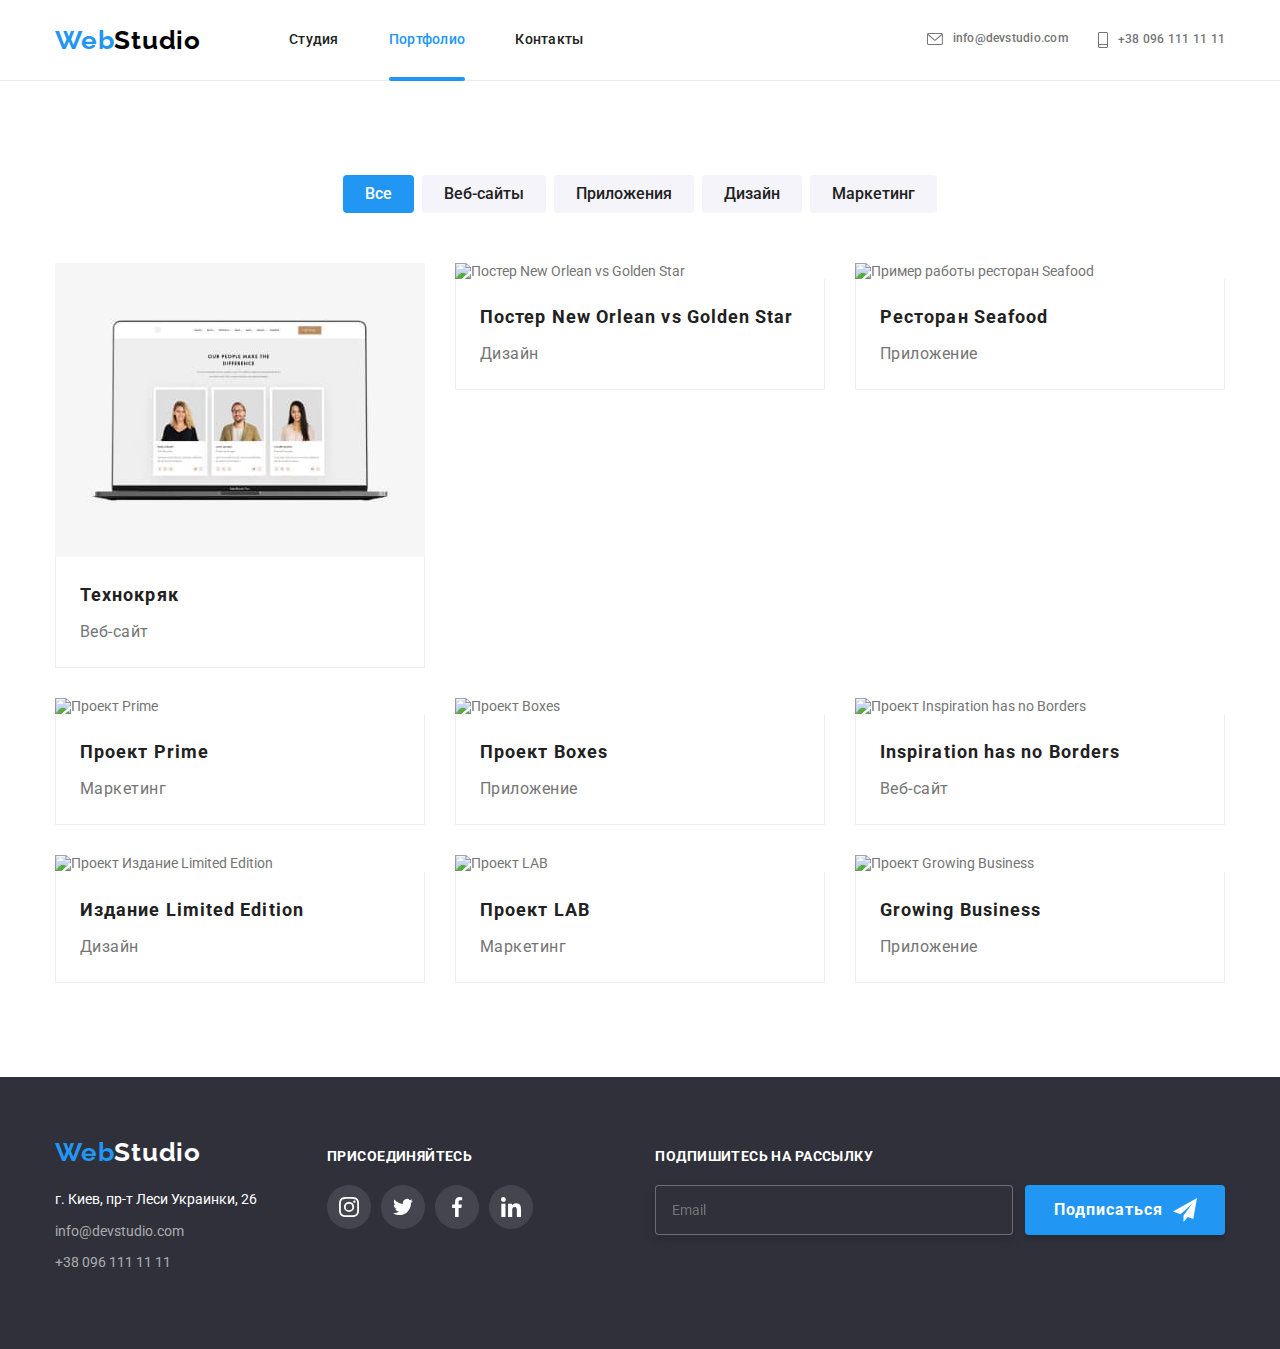
==== commit 23624f43: "add mobile, tablet, desktop to all" ====
--- a/portfolio.html
+++ b/portfolio.html
@@ -15,7 +15,7 @@
     <header class="style">
         <div class="container head-wrap">
             <nav class="nav">
-                <a href="./index.html" class="logo">Web<span class="logo__style">Studio</span></a>
+                <a href="./index.html" class="logo" is-open>Web<span class="logo__style">Studio</span></a>
     
                 <button type="button" class="mobile__button" data-menu-button>
                     <svg width="40" height="40" aria-label="Переключатель мобильного меню">
@@ -49,13 +49,33 @@
                             </a>
                         </li>
                         <li class="contacts__item">
-                            <a href="tel:+380961111111" class="contacts__link">
+                            <a href="tel:+380961111111" class="contacts__link contacts__link--tel">
                                 <svg class="contacts__icon" width="10" height="16">
                                     <use href="./image/icons.svg#icon-smartphone-opt"></use>
                                 </svg>
                                 +38 096 111 11 11
                             </a>
                         </li>
+                    </ul>
+    
+                    <ul class="header-socials">
+    
+                        <li class="header-socials__item">
+                            <a href="" class="header-socials__link">Instagram</a>
+                        </li>
+    
+                        <li class="header-socials__item">
+                            <a href="" class="header-socials__link">Twitter</a>
+                        </li>
+    
+                        <li class="header-socials__item">
+                            <a href="" class="header-socials__link">Facebook</a>
+                        </li>
+    
+                        <li class="header-socials__item">
+                            <a href="" class="header-socials__link">LinkedIn</a>
+                        </li>
+    
                     </ul>
                 </div>
     
@@ -85,7 +105,23 @@
                     <li class="examples__item">
                         <a href="" class="project">
                             <div class="project__img-wrap">
-                                <img src="./image/technokryak.jpg" alt="Пример работы Технокряк" width="370">
+                                <picture>
+                                    <source 
+                                    srcset="./image/mobile/tehnokryak1x-mobile.jpg 1x, ./image/mobile/tehnokryak2x-mobile.jpg 2x"
+                                    media="(max-width: 480px)">
+                                
+                                    <source 
+                                    srcset="./image/tablet/tehnokryak1x-tablet.jpg 1x, ./image/tablet/tehnokryak2x-tablet.jpg 2x"
+                                    media="(max-width: 768px)">
+                                
+                                    <img 
+                                    srcset="./image/desktop/tehnokryak1x-desktop.jpg 1x, ./image/desktop/tehnokryak2x-desktop.jpg 2x"
+                                    media="(max-width: 1200px)" 
+                                    src="./image/mobile/tehnokryak1x-mobile.jpg" alt="Пример работы Технокряк" 
+                                    width="100%">
+                                
+                                </picture>
+
                                 <p class="project__overlay">
                                     Ресурс предлагает комплексные предложения с разным уровнем функционала и сервисов. Все это позволит посетителю получить
                                     исчерпывающие сведения о компании или частном лице.
@@ -102,7 +138,24 @@
                     <li class="examples__item">
                         <a href="" class="project">
                             <div class="project__img-wrap">
-                                <img src="./image/new-orlean-vs-golden-star.jpg" alt="Постер New Orlean vs Golden Star" width="370">
+
+                                <picture>
+                                    <source 
+                                    srcset="./image/mobile/neworlean1x-mobile.jpg 1x, ./image/mobile/neworlean2x-mobile.jpg 2x"
+                                    media="(max-width: 480px)">
+                                
+                                    <source 
+                                    srcset="./image/tablet/neworlean1x-tablet.jpg 1x, ./image/tablet/neworlean2x-tablet.jpg 2x"
+                                     media="(max-width: 768px)">
+                                
+                                    <img 
+                                    srcset="./image/desktop/neworlean1x-desktop.jpg 1x, ./image/desktop/neworlean2x-desktop.jpg 2x"
+                                    media="(max-width: 1200px)" 
+                                    src="./image/mobile/neworlean1x-mobile.jpg" alt="Постер New Orlean vs Golden Star"
+                                    width="100%">
+                                
+                                </picture>
+
                                 <p class="project__overlay">
                                     Ресурс предлагает комплексные предложения с разным уровнем функционала и сервисов. Все это позволит посетителю
                                     получить
@@ -119,7 +172,24 @@
                     <li class="examples__item">
                         <a href="" class="project">
                             <div class="project__img-wrap">
-                                <img src="./image/seafood.jpg" alt="Пример работы ресторан Seafood" width="370">
+
+                                <picture>
+                                    <source 
+                                    srcset="./image/mobile/seafood1x-mobile.jpg 1x, ./image/mobile/seafood2x-mobile.jpg 2x"
+                                    media="(max-width: 480px)">
+                                
+                                    <source 
+                                    srcset="./image/tablet/seafood1x-tablet.jpg 1x, ./image/tablet/seafood2x-tablet.jpg 2x"
+                                    media="(max-width: 768px)">
+                                
+                                    <img 
+                                    srcset="./image/desktop/seafood1x-desktop.jpg 1x, ./image/desktop/seafood2x-desktop.jpg 2x"
+                                    media="(max-width: 1200px)" 
+                                    src="./image/mobile/seafood1x-mobile.jpg" alt="Пример работы ресторан Seafood"
+                                    width="100%">
+                                
+                                </picture>
+    
                                 <p class="project__overlay">
                                     Ресурс предлагает комплексные предложения с разным уровнем функционала и сервисов. Все это позволит посетителю
                                     получить
@@ -136,7 +206,24 @@
                     <li class="examples__item">
                         <a href="" class="project">
                             <div class="project__img-wrap">
-                                <img src="./image/prime.jpg" alt="Проект Prime" width="370">
+
+                                <picture>
+                                    <source 
+                                    srcset="./image/mobile/prime1x-mobile.jpg 1x, ./image/mobile/prime2x-mobile.jpg 2x"
+                                    media="(max-width: 480px)">
+                                
+                                    <source 
+                                    srcset="./image/tablet/prime1x-tablet.jpg 1x, ./image/tablet/prime2x-tablet.jpg 2x"
+                                    media="(max-width: 768px)">
+                                
+                                    <img 
+                                    srcset="./image/desktop/prime1x-desktop.jpg 1x, ./image/desktop/prime2x-desktop.jpg 2x"
+                                    media="(max-width: 1200px)" 
+                                    src="./image/mobile/prime1x-mobile.jpg" alt="Проект Prime"
+                                    width="100%">
+                                
+                                </picture>
+         
                                 <p class="project__overlay">
                                     Ресурс предлагает комплексные предложения с разным уровнем функционала и сервисов. Все это позволит посетителю
                                     получить
@@ -153,7 +240,24 @@
                     <li class="examples__item">
                         <a href="" class="project">   
                             <div class="project__img-wrap">
-                                <img src="./image/boxes.jpg" alt="Проект Boxes" width="370">
+
+                                <picture>
+                                    <source 
+                                    srcset="./image/mobile/boxes1x-mobile.jpg 1x, ./image/mobile/boxes2x-mobile.jpg 2x"
+                                    media="(max-width: 480px)">
+                                
+                                    <source 
+                                    srcset="./image/tablet/boxes1x-tablet.jpg 1x, ./image/tablet/boxes2x-tablet.jpg 2x"
+                                    media="(max-width: 768px)">
+                                
+                                    <img 
+                                    srcset="./image/desktop/boxes1x-desktop.jpg 1x, ./image/desktop/boxes2x-desktop.jpg 2x"
+                                    media="(max-width: 1200px)" 
+                                    src="./image/mobile/boxes1x-mobile.jpg" alt="Проект Boxes" 
+                                    width="100%">
+                                
+                                </picture>
+                             
                                 <p class="project__overlay">
                                     Ресурс предлагает комплексные предложения с разным уровнем функционала и сервисов. Все это позволит посетителю
                                     получить
@@ -170,7 +274,24 @@
                     <li class="examples__item">
                         <a href="" class="project">
                             <div class="project__img-wrap">
-                                <img src="./image/inspiration-has-no-borders.jpg" alt=" Проект Inspiration has no Borders" width="370">
+
+                                <picture>
+                                    <source 
+                                    srcset="./image/mobile/inspiration1x-mobile.jpg 1x, ./image/mobile/inspiration2x-mobile.jpg 2x"
+                                    media="(max-width: 480px)">
+                                
+                                    <source 
+                                    srcset="./image/tablet/inspiration1x-tablet.jpg 1x, ./image/tablet/inspiration2x-tablet.jpg 2x"
+                                    media="(max-width: 768px)">
+                                
+                                    <img 
+                                    srcset="./image/desktop/inspiration1x-desktop.jpg 1x, ./image/desktop/inspiration2x-desktop.jpg 2x"
+                                    media="(max-width: 1200px)" 
+                                    src="./image/mobile/inspiration1x-mobile.jpg" alt="Проект Inspiration has no Borders" 
+                                    width="100%">
+                                
+                                </picture>
+                             
                                 <p class="project__overlay">
                                     Ресурс предлагает комплексные предложения с разным уровнем функционала и сервисов. Все это позволит посетителю
                                     получить
@@ -187,7 +308,24 @@
                     <li class="examples__item">
                         <a href="" class="project">
                             <div class="project__img-wrap">
-                                <img src="./image/limited-edition.jpg" alt=" Проект Издание Limited Edition" width="370">
+
+                                <picture>
+                                    <source 
+                                    srcset="./image/mobile/limited1x-mobile.jpg 1x, ./image/mobile/limited2x-mobile.jpg 2x"
+                                    media="(max-width: 480px)">
+                                
+                                    <source 
+                                    srcset="./image/tablet/limited1x-tablet.jpg 1x, ./image/tablet/limited2x-tablet.jpg 2x"
+                                    media="(max-width: 768px)">
+                                
+                                    <img 
+                                    srcset="./image/desktop/limited1x-desktop.jpg 1x, ./image/desktop/limited2x-desktop.jpg 2x"
+                                    media="(max-width: 1200px)" 
+                                    src="./image/mobile/limited1x-mobile.jpg" alt="Проект Издание Limited Edition" 
+                                    width="100%">
+                                
+                                </picture>
+                              
                                 <p class="project__overlay">
                                     Ресурс предлагает комплексные предложения с разным уровнем функционала и сервисов. Все это позволит посетителю
                                     получить
@@ -204,7 +342,24 @@
                     <li class="examples__item">
                         <a href="" class="project">
                             <div class="project__img-wrap">
-                                <img src="./image/lab.jpg" alt="Проект LAB" width="370">
+
+                                <picture>
+                                    <source 
+                                    srcset="./image/mobile/lab1x-mobile.jpg 1x, ./image/mobile/lab2x-mobile.jpg 2x"
+                                    media="(max-width: 480px)">
+                                
+                                    <source 
+                                    srcset="./image/tablet/lab1x-tablet.jpg 1x, ./image/tablet/lab2x-tablet.jpg 2x"
+                                     media="(max-width: 768px)">
+                                
+                                    <img 
+                                    srcset="./image/desktop/lab1x-desktop.jpg 1x, ./image/desktop/lab2x-desktop.jpg 2x"
+                                    media="(max-width: 1200px)" 
+                                    src="./image/mobile/lab1x-mobile.jpg" alt="Проект LAB"
+                                    width="100%">
+                                
+                                </picture>
+                            
                                 <p class="project__overlay">
                                     Ресурс предлагает комплексные предложения с разным уровнем функционала и сервисов. Все это позволит посетителю получить
                                     исчерпывающие сведения о компании или частном лице.
@@ -220,7 +375,24 @@
                     <li class="examples__item">
                         <a href="" class="project">
                             <div class="project__img-wrap">
-                                <img src="./image/growing-business.jpg" alt=" Проект Growing Business" width="370">
+
+                                <picture>
+                                    <source 
+                                    srcset="./image/mobile/growing1x-mobile.jpg 1x, ./image/mobile/growing2x-mobile.jpg 2x" 
+                                    media="(max-width: 480px)">
+                                
+                                    <source 
+                                    srcset="./image/tablet/growing1x-tablet.jpg 1x, ./image/tablet/growing2x-tablet.jpg 2x" 
+                                    media="(max-width: 768px)">
+                                
+                                    <img 
+                                    srcset="./image/desktop/growing1x-desktop.jpg 1x, ./image/desktop/growing2x-desktop.jpg 2x" 
+                                    media="(max-width: 1200px)"
+                                    src="./image/mobile/growing1x-mobile.jpg" alt="Проект Growing Business" 
+                                    width="100%">
+                                
+                                </picture>
+                           
                                 <p class="project__overlay">
                                     Ресурс предлагает комплексные предложения с разным уровнем функционала и сервисов. Все это позволит посетителю
                                     получить
@@ -243,6 +415,7 @@
 <footer class="footer">
     <div class="container footer__wrap">
         <div class="tablet">
+
             <div class="mobile">
                 <a href="./index.html" class="logo logo__position">Web<span
                         class="logo__style logo__color">Studio</span></a>
@@ -299,6 +472,7 @@
 
                 </ul>
             </div>
+
         </div>
 
         <div class="form">
@@ -313,7 +487,9 @@
                     </svg>
                 </button>
         </div>
+
         </form>
+
     </div>
 </footer>
     <script src="./js/mobile_menu.js"></script>
--- a/css/main.min.css
+++ b/css/main.min.css
@@ -1,2 +1,2 @@
-:root{--primary-text-color: #757575;--title-text-color: #212121;--accent-color: #2196f3;--primary-white-color: #ffffff;--bg-color-filter: #f5f4fa;--bg-color-footer-header: #2f303a;--secondary-logo-color: #000000;--hover-button-color: #188CE8;--border-header-color: #ECECEC;--font-color-link-footer: rgba(255, 255, 255, 0.6);--color-icon: #AFB1B8;--bg-icon-footer: rgba(255, 255, 255, 0.1);--bg-position-block: rgba(47, 48, 58, 0.8);--bg-overlay: rgba(33, 150, 243, 0.9);--bg-backdrop: rgba(0, 0, 0, 0.2);--timing-function: cubic-bezier(0.4, 0, 0.2, 1);--duration: 250ms}body{background-color:var(--primary-white-color);color:var(--primary-text-color);font-family:Roboto, sans-serif;font-size:14px}body.modal-open{overflow:hidden}img{display:block;min-width:100%;height:auto}.site-nav,.contacts,.competence,.affairs,.staff,.socials,.clients,.address,.filter,.examples{list-style:none;margin-top:0;margin-bottom:0;padding-left:0}.site-nav__link,.contacts__link,.address__link{text-decoration:none;-webkit-transition:color var(--duration) var(--timing-function);transition:color var(--duration) var(--timing-function)}.site-nav__link:hover,.contacts__link:hover,.address__link:hover,.site-nav__link:focus,.contacts__link:focus,.address__link:focus{color:var(--accent-color)}.container{width:100%;margin-left:auto;margin-right:auto;padding-right:15px;padding-left:15px}@media screen and (min-width: 480px){.container{width:480px}}@media screen and (min-width: 768px){.container{width:768px}}@media screen and (min-width: 1200px){.container{width:1200px}}.section{padding-top:60px;padding-bottom:60px}.section:nth-child(2){padding-bottom:0}.section:nth-child(3n){display:none}.section:nth-child(4n){background-color:var(--bg-color-filter)}@media screen and (min-width: 1200px){.section{padding-top:94px;padding-bottom:94px}.section:nth-child(3n){display:block}}.section__title{margin-top:0;margin-bottom:30px;color:var(--title-text-color);font-weight:700;font-size:36px;line-height:1.17;text-align:center}.nav{width:100%;display:-webkit-box;display:-ms-flexbox;display:flex;-webkit-box-align:center;-ms-flex-align:center;align-items:center;-webkit-box-pack:justify;-ms-flex-pack:justify;justify-content:space-between}.mobile__menu{z-index:10;display:none;position:absolute;top:100%;left:0;width:100%;background-color:var(--primary-white-color)}.mobile__menu.is-open{display:block}@media screen and (min-width: 480px){.mobile__menu{display:none;position:absolute;top:100%;width:100%;background-color:var(--primary-white-color)}.mobile__menu.is-open{display:block}}@media screen and (min-width: 768px){.mobile__menu{position:static;display:-webkit-box;display:-ms-flexbox;display:flex;-webkit-box-align:center;-ms-flex-align:center;align-items:center;-webkit-box-pack:justify;-ms-flex-pack:justify;justify-content:space-between}}@media screen and (min-width: 1200px){.mobile__menu{display:-webkit-box;display:-ms-flexbox;display:flex;-webkit-box-align:center;-ms-flex-align:center;align-items:center}}@media screen and (min-width: 768px){.site-nav{margin-left:88px;display:-webkit-box;display:-ms-flexbox;display:flex;-webkit-box-pack:justify;-ms-flex-pack:justify;justify-content:space-between}}.site-nav__item{display:-webkit-box;display:-ms-flexbox;display:flex;-webkit-box-align:center;-ms-flex-align:center;align-items:center;color:var(--primary-text-color);position:relative}.site-nav__item:hover,.site-nav__item:focus{color:var(--accent-color)}@media screen and (min-width: 768px){.site-nav__item+.site-nav__item{margin-left:50px}}.site-nav__link{display:block;color:var(--title-text-color);font-weight:500;letter-spacing:0.02em}.site-nav__link--current{color:var(--accent-color)}@media screen and (max-width: 767px){.site-nav__link{font-size:40px;line-height:1.17}}@media screen and (min-width: 768px){.site-nav__link{padding-top:32px;padding-bottom:32px}}@media screen and (min-width: 1200px){.site-nav__link{line-height:1.14}}.site-nav__link--current::after{content:'';position:absolute;width:100%;bottom:-1.5px;display:-webkit-box;display:-ms-flexbox;display:flex;height:4px;background-color:var(--accent-color);border-radius:2px;display:none}@media screen and (min-width: 768px){.site-nav__link--current::after{display:block}}.contacts{display:-webkit-box;display:-ms-flexbox;display:flex;-webkit-box-orient:vertical;-webkit-box-direction:reverse;-ms-flex-direction:column-reverse;flex-direction:column-reverse;color:var(--primary-white-color)}@media screen and (min-width: 768px){.contacts{display:-webkit-box;display:-ms-flexbox;display:flex;-webkit-box-orient:vertical;-webkit-box-direction:normal;-ms-flex-direction:column;flex-direction:column}}@media screen and (min-width: 1200px){.contacts{-webkit-box-orient:inherit;-webkit-box-direction:inherit;-ms-flex-direction:inherit;flex-direction:inherit}.contacts__item+.contacts__item{margin-left:30px}}.contacts__link{display:-webkit-box;display:-ms-flexbox;display:flex;-webkit-box-align:center;-ms-flex-align:center;align-items:center;color:var(--primary-text-color);font-weight:500;letter-spacing:0.02em}@media screen and (max-width: 767px){.contacts__link{font-size:34px;line-height:1.17}}@media screen and (min-width: 768px){.contacts__link{font-size:12px}}@media screen and (min-width: 1200px){.contacts__link{line-height:1.14;padding-top:32px;padding-bottom:32px}}@media screen and (max-width: 767px){.contacts__link--mail{font-size:24px;line-height:1.16}}@media screen and (min-width: 768px){.contacts__link--mail{margin-bottom:10px}}@media screen and (min-width: 1200px){.contacts__link--mail{margin-bottom:0}}.contacts__icon{display:none}@media screen and (min-width: 768px){.contacts__icon{display:block;margin-right:10px;cursor:pointer;fill:currentColor}}.mobile__button{-webkit-box-align:end;-ms-flex-align:end;align-items:flex-end;width:40px;height:40px;padding:0;margin:0;background-color:transparent;color:black;cursor:pointer;border:none}@media screen and (min-width: 768px){.mobile__button{display:none}}.mobile__button .icon-cross{display:none}.mobile__button.is-open .icon-cross{display:block}.mobile__button.is-open .icon-menu{display:none}.icon-cross:hover,.icon-cross:focus{color:var(--accent-color)}.icon-menu:hover,.icon-menu:focus{color:var(--accent-color)}.hero__button{padding:10px 32px;min-width:200px;display:block;margin:0 auto;color:var(--primary-white-color);background-color:var(--accent-color);font-family:inherit;font-weight:700;font-size:16px;line-height:1.9;text-align:center;letter-spacing:0.06em;cursor:pointer;border:none;border-radius:4px;-webkit-transition:background var(--duration) var(--timing-function),-webkit-box-shadow var(--duration) var(--timing-function);transition:background var(--duration) var(--timing-function),-webkit-box-shadow var(--duration) var(--timing-function);transition:background var(--duration) var(--timing-function),box-shadow var(--duration) var(--timing-function);transition:background var(--duration) var(--timing-function),box-shadow var(--duration) var(--timing-function),-webkit-box-shadow var(--duration) var(--timing-function)}.hero__button:hover,.hero__button:focus{background:var(--hover-button-color);-webkit-box-shadow:0px 4px 4px rgba(0,0,0,0.15);box-shadow:0px 4px 4px rgba(0,0,0,0.15)}.reg-form__button{display:-webkit-box;display:-ms-flexbox;display:flex;-webkit-box-align:center;-ms-flex-align:center;align-items:center;-webkit-box-pack:center;-ms-flex-pack:center;justify-content:center;width:200px;height:50px;margin:0 auto;border:none;background:var(--accent-color);-webkit-box-shadow:0px 4px 4px rgba(0,0,0,0.15);box-shadow:0px 4px 4px rgba(0,0,0,0.15);border-radius:4px;font-weight:700;font-size:16px;line-height:1.9;letter-spacing:0.06em;color:var(--primary-white-color);cursor:pointer}.modal__button{position:absolute;top:8px;right:8px;padding:0;border:none;background-color:var(--primary-white-color);cursor:pointer;-webkit-transition:color var(--duration) var(--timing-function);transition:color var(--duration) var(--timing-function)}.modal__button:hover,.modal__button:focus{color:var(--accent-color)}.form__button{display:-webkit-box;display:-ms-flexbox;display:flex;-webkit-box-align:center;-ms-flex-align:center;align-items:center;margin-left:auto;margin-right:auto;padding:10px 28px 10px 29px;font-weight:700;font-size:16px;line-height:1.9;letter-spacing:0.06em;color:var(--primary-white-color);background:var(--accent-color);-webkit-box-shadow:0px 4px 4px rgba(0,0,0,0.15);box-shadow:0px 4px 4px rgba(0,0,0,0.15);border:0;border-radius:4px;cursor:pointer}@media screen and (min-width: 1200px){.form__button{margin-left:12px}}.filter__button{padding:6px 22px;color:var(--title-text-color);background-color:var(--bg-color-filter);font-weight:500;font-size:16px;line-height:1.6;cursor:pointer;border:none;border-radius:4px;-webkit-transition:background-color var(--duration) var(--timing-function),color var(--duration) var(--timing-function),-webkit-box-shadow var(--duration) var(--timing-function);transition:background-color var(--duration) var(--timing-function),color var(--duration) var(--timing-function),-webkit-box-shadow var(--duration) var(--timing-function);transition:background-color var(--duration) var(--timing-function),color var(--duration) var(--timing-function),box-shadow var(--duration) var(--timing-function);transition:background-color var(--duration) var(--timing-function),color var(--duration) var(--timing-function),box-shadow var(--duration) var(--timing-function),-webkit-box-shadow var(--duration) var(--timing-function)}.filter__button:hover,.filter__button:focus{background-color:var(--accent-color);color:var(--primary-white-color);-webkit-box-shadow:0px 1px 1px rgba(0,0,0,0.12),0px 4px 4px rgba(0,0,0,0.06),1px 4px 6px rgba(0,0,0,0.16);box-shadow:0px 1px 1px rgba(0,0,0,0.12),0px 4px 4px rgba(0,0,0,0.06),1px 4px 6px rgba(0,0,0,0.16)}.filter__button--main{background-color:var(--accent-color);color:var(--primary-white-color)}.style{border-bottom:1px solid var(--border-header-color)}.head-wrap{position:relative}@media screen and (min-width: 480px){.head-wrap{position:relative}}.logo{display:block;padding-top:24px;padding-bottom:24px;color:var(--accent-color);font-family:Raleway, sans-serif;font-weight:700;font-size:26px;line-height:1.19;text-decoration:none;letter-spacing:0.03em}.logo__style{color:var(--secondary-logo-color);-webkit-transition:color var(--duration) var(--timing-function);transition:color var(--duration) var(--timing-function)}.logo:hover .logo__style,.logo:focus .logo__style{color:var(--accent-color)}.logo__color{color:var(--primary-white-color)}.logo__position{margin-bottom:20px;padding-top:0;padding-bottom:0}.hero{height:600px;max-width:100%;margin-left:auto;margin-right:auto;padding-top:200px;padding-bottom:200px;background-color:var(--bg-color-footer-header)}.hero__title{width:100%;margin:0 auto 30px;color:var(--primary-white-color);font-weight:900;font-size:44px;line-height:1.36;text-align:center;letter-spacing:0.06em;text-transform:uppercase}@media screen and (min-width: 1200px){.hero__title{width:696px}}.backdrop{position:fixed;top:0;left:0;width:100%;height:100%;padding:93px 15px;background-color:var(--bg-backdrop);overflow-y:scroll;z-index:1;opacity:1;visibility:visible;-webkit-transition:opacity var(--duration) var(--timing-function),visibility var(--duration) var(--timing-function);transition:opacity var(--duration) var(--timing-function),visibility var(--duration) var(--timing-function)}.backdrop.is-hidden{opacity:0;pointer-events:none;visibility:hidden}.modal{position:relative;width:450px;height:609px;padding:40px;background-color:var(--primary-white-color);-webkit-box-shadow:0px 1px 3px rgba(0,0,0,0.12),0px 1px 1px rgba(0,0,0,0.14),0px 2px 1px rgba(0,0,0,0.2);box-shadow:0px 1px 3px rgba(0,0,0,0.12),0px 1px 1px rgba(0,0,0,0.14),0px 2px 1px rgba(0,0,0,0.2);border-radius:4px;-webkit-transition:-webkit-transform var(--duration) var(--timing-function);transition:-webkit-transform var(--duration) var(--timing-function);transition:transform var(--duration) var(--timing-function);transition:transform var(--duration) var(--timing-function), -webkit-transform var(--duration) var(--timing-function)}.backdrop.is-hidden .modal{-webkit-transform:translate(-50%, -50%) scale(2);transform:translate(-50%, -50%) scale(2)}.reg-form{display:-webkit-box;display:-ms-flexbox;display:flex;-webkit-box-align:center;-ms-flex-align:center;align-items:center;-webkit-box-orient:vertical;-webkit-box-direction:normal;-ms-flex-direction:column;flex-direction:column;-ms-flex-wrap:nowrap;flex-wrap:nowrap}.reg-form__header{display:block;margin:0;margin-bottom:12px;padding:0;text-align:center;font-weight:700;font-size:20px;line-height:1.15;letter-spacing:0.03em;color:var(--title-text-color)}.reg-form__item{display:inline-block;color:var(--primary-text-color);position:relative;margin-bottom:10px}.reg-form__item:nth-child(5n){margin-bottom:20px}.reg-form__input{display:inline-block;width:370px;height:40px;padding:0;padding-left:42px;border:1px solid rgba(117,117,117,0.5);border-radius:4px;color:rgba(117,117,117,0.5);-webkit-transition:border-color var(--duration) var(--timing-function);transition:border-color var(--duration) var(--timing-function)}.reg-form__item:focus-within .reg-form__input{border-color:var(--accent-color);outline:none}.reg-form__icon{position:absolute;left:12px;-webkit-transform:translateY(11px);transform:translateY(11px);fill:currentColor;color:var(--secondary-logo-color);-webkit-transition:color var(--duration) var(--timing-function);transition:color var(--duration) var(--timing-function)}.reg-form__item:focus-within .reg-form__icon{color:var(--accent-color)}.reg-form__text{display:-webkit-box;display:-ms-flexbox;display:flex;margin-bottom:4px;font-size:12px;line-height:1.17;letter-spacing:0.01em;color:var(--primary-text-color)}.reg-form__textarea{height:120px;padding:12px 16px;resize:none;line-height:1.14;letter-spacing:0.01em}.reg-form__agreement{display:-webkit-box;display:-ms-flexbox;display:flex;-webkit-box-align:center;-ms-flex-align:center;align-items:center;font-size:12px;line-height:1.7;letter-spacing:0.03em;color:var(--primary-text-color);margin-bottom:30px}.reg-form__checkbox{position:absolute;width:1px;height:1px;margin:-1px;padding:0;clip:rect(0 0 0 0);overflow:hidden}.reg-form__custom-checkbox{display:inline-block;margin-right:8.4px;width:16px;height:15px;border:2px solid var(--secondary-logo-color);border-radius:2px;-webkit-transition:border-color var(--duration) var(--timing-function),background-color var(--duration) var(--timing-function);transition:border-color var(--duration) var(--timing-function),background-color var(--duration) var(--timing-function)}.reg-form__checkbox:checked+.reg-form__custom-checkbox{background-color:var(--accent-color);background-image:url(../image/vector-1.svg);background-position:center;background-repeat:no-repeat;border-color:var(--accent-color)}.reg-form__checkbox:focus+.reg-form__custom-checkbox,.reg-form__checkbox:hover+.reg-form__custom-checkbox{border-color:var(--accent-color)}.reg-form__policy{color:var(--accent-color)}.competence{margin-bottom:60px}@media screen and (min-width: 768px){.competence{display:-webkit-box;display:-ms-flexbox;display:flex;-ms-flex-wrap:wrap;flex-wrap:wrap;-webkit-box-pack:justify;-ms-flex-pack:justify;justify-content:space-between}}@media screen and (min-width: 1200px){.competence{margin-bottom:0}}.competence__item{width:100%;margin-bottom:30px}.competence__item:last-child{margin-bottom:0}@media screen and (min-width: 768px){.competence__item{width:calc(50% - 15px)}.competence__item:nth-last-child(-n+2){margin-bottom:0}}@media screen and (min-width: 1200px){.competence__item{width:270px;margin-bottom:0}}.competence__icon{display:-webkit-box;display:-ms-flexbox;display:flex;-webkit-box-align:center;-ms-flex-align:center;align-items:center;-webkit-box-pack:center;-ms-flex-pack:center;justify-content:center;width:100%;height:120px;margin-bottom:30px;background-color:var(--bg-color-filter)}.competence__title{width:100%;text-align:center;margin-top:0;margin-bottom:10px;font-weight:700;line-height:1.14;text-transform:uppercase;color:var(--title-text-color)}@media screen and (min-width: 480px){.competence__title{width:100%;text-align:center}}@media screen and (min-width: 768px){.competence__title{text-align:inherit}}.competence__content{margin-top:0;margin-bottom:0px;line-height:1.7;letter-spacing:0.03em}.affairs{display:-webkit-box;display:-ms-flexbox;display:flex}.affairs__item+.affairs__item{margin-left:30px}.affairs__card{position:relative;display:-webkit-box;display:-ms-flexbox;display:flex;-webkit-box-align:end;-ms-flex-align:end;align-items:flex-end}.affairs__text{display:-webkit-box;display:-ms-flexbox;display:flex;-webkit-box-align:center;-ms-flex-align:center;align-items:center;-webkit-box-pack:center;-ms-flex-pack:center;justify-content:center;margin:0;width:370px;height:70px;background-color:var(--bg-position-block);font-weight:700;line-height:1.14;letter-spacing:0.03em;text-transform:uppercase;color:var(--primary-white-color);position:absolute}.staff{width:100%}@media screen and (min-width: 768px){.staff{display:-webkit-box;display:-ms-flexbox;display:flex;-ms-flex-wrap:wrap;flex-wrap:wrap;-webkit-box-pack:justify;-ms-flex-pack:justify;justify-content:space-between}}.staff__item{width:100%;margin-bottom:30px;background-color:var(--primary-white-color);-webkit-box-shadow:0px 1px 3px rgba(0,0,0,0.12),0px 1px 1px rgba(0,0,0,0.14),0px 2px 1px rgba(0,0,0,0.2);box-shadow:0px 1px 3px rgba(0,0,0,0.12),0px 1px 1px rgba(0,0,0,0.14),0px 2px 1px rgba(0,0,0,0.2);border-radius:0px 0px 4px 4px}.staff__item:last-child{margin-bottom:0}@media screen and (min-width: 768px){.staff__item{width:calc(50% - 15px)}.staff__item:nth-last-child(-n+2){margin-bottom:0}}@media screen and (min-width: 1200px){.staff__item{width:270px;margin-bottom:0}}.staff__name{margin-bottom:10px;margin-top:0;color:var(--title-text-color);font-weight:500;font-size:16px;line-height:1.19;text-align:center}.staff__info{padding-top:30px;padding-bottom:30px}.staff__pos{margin-top:0;margin-bottom:16px;font-size:16px;line-height:1.19;text-align:center;letter-spacing:0.03em}.socials{display:-webkit-box;display:-ms-flexbox;display:flex;-webkit-box-align:none;-ms-flex-align:none;align-items:none;-webkit-box-pack:center;-ms-flex-pack:center;justify-content:center}.socials__icon{fill:currentColor}.socials__item+.socials__item{margin-left:10px}.footer-stand .socials__link{background-color:var(--bg-icon-footer);color:var(--primary-white-color)}.socials__link{display:-webkit-box;display:-ms-flexbox;display:flex;-webkit-box-align:center;-ms-flex-align:center;align-items:center;-webkit-box-pack:center;-ms-flex-pack:center;justify-content:center;width:44px;height:44px;border-radius:50%;color:var(--color-icon);-webkit-transition:background-color var(--duration) var(--timing-function),color var(--duration) var(--timing-function);transition:background-color var(--duration) var(--timing-function),color var(--duration) var(--timing-function)}.socials__link:hover,.socials__link:focus{background-color:var(--accent-color);color:var(--primary-white-color)}.clients{display:-webkit-box;display:-ms-flexbox;display:flex;-ms-flex-wrap:wrap;flex-wrap:wrap;-webkit-box-pack:justify;-ms-flex-pack:justify;justify-content:space-between}.clients__icon{fill:currentColor}.clients__item{width:calc(50% - 15px);margin-bottom:30px;color:var(--color-icon)}.clients__item:nth-last-child(-n+2){margin-bottom:0}@media screen and (min-width: 768px){.clients__item{width:226px}.clients__item:nth-last-child(-n+3){margin-bottom:0}}@media screen and (min-width: 1200px){.clients__item{width:170px;margin-bottom:0}}.clients__link{display:-webkit-box;display:-ms-flexbox;display:flex;-webkit-box-align:center;-ms-flex-align:center;align-items:center;-webkit-box-pack:center;-ms-flex-pack:center;justify-content:center;width:100%;height:92px;border:1px solid var(--color-icon);border-radius:4px;color:var(--color-icon);-webkit-transition:border var(--duration) var(--timing-function),color var(--duration) var(--timing-function);transition:border var(--duration) var(--timing-function),color var(--duration) var(--timing-function)}.clients__link:hover,.clients__link:focus{border:1px solid var(--accent-color);color:var(--accent-color)}.footer{padding-top:60px;padding-bottom:60px;background-color:var(--bg-color-footer-header)}.footer__wrap{display:-webkit-box;display:-ms-flexbox;display:flex;-webkit-box-orient:vertical;-webkit-box-direction:normal;-ms-flex-direction:column;flex-direction:column}@media screen and (min-width: 1200px){.footer__wrap{display:-webkit-box;display:-ms-flexbox;display:flex;-webkit-box-orient:horizontal;-webkit-box-direction:normal;-ms-flex-direction:row;flex-direction:row;-webkit-box-align:baseline;-ms-flex-align:baseline;align-items:baseline}}.mobile{text-align:center;margin-bottom:60px}@media screen and (min-width: 1200px){.mobile{text-align:inherit;margin-bottom:0}}@media screen and (min-width: 768px){.tablet{display:-webkit-box;display:-ms-flexbox;display:flex;-webkit-box-pack:space-evenly;-ms-flex-pack:space-evenly;justify-content:space-evenly;-webkit-box-align:baseline;-ms-flex-align:baseline;align-items:baseline}}@media screen and (min-width: 1200px){.tablet{display:-webkit-box;display:-ms-flexbox;display:flex;-webkit-box-pack:start;-ms-flex-pack:start;justify-content:start;margin-bottom:0}}.address{line-height:1.7;font-style:normal}.address__item{margin-bottom:8px;color:var(--primary-white-color)}.address__link{color:var(--font-color-link-footer)}.footer-stand{text-align:center;margin-bottom:60px}@media screen and (min-width: 1200px){.footer-stand{margin-left:70px;text-align:inherit}}.footer-stand__header{margin-top:0;margin-bottom:20px;font-weight:700;line-height:1.14;letter-spacing:0.03em;text-transform:uppercase;color:var(--primary-white-color)}.form{text-align:center}.form__icon{margin-left:10px}@media screen and (min-width: 1200px){.form{margin-left:auto;text-align:inherit}}@media screen and (min-width: 1200px){.wrapper{display:-webkit-box;display:-ms-flexbox;display:flex}}.form__input{width:100%;padding-top:15px;padding-left:16px;padding-bottom:15px;margin-bottom:20px;border:1px solid rgba(255,255,255,0.3);-webkit-filter:drop-shadow(0px 4px 4px rgba(0,0,0,0.15));filter:drop-shadow(0px 4px 4px rgba(0,0,0,0.15));border-radius:4px;background-color:var(--bg-color-footer-header);color:var(--font-color-link-footer)}@media screen and (min-width: 768px){.form__input{width:450px}}@media screen and (min-width: 1200px){.form__input{width:358px;margin-bottom:0}}.form__message{display:block;margin-bottom:20px;margin-top:0;font-weight:700;line-height:1.14;letter-spacing:0.03em;text-transform:uppercase;color:var(--primary-white-color)}.filter{margin-bottom:50px}.filter__item+.filter__item{margin-left:8px}@media screen and (max-width: 767px){.filter{display:-webkit-box;display:-ms-flexbox;display:flex;-ms-flex-wrap:wrap;flex-wrap:wrap}.filter__item:nth-child(4){margin-left:0}.filter__item:nth-child(-n+3){margin-bottom:15px}}@media screen and (min-width: 768px){.filter{display:-webkit-box;display:-ms-flexbox;display:flex;-webkit-box-align:none;-ms-flex-align:none;align-items:none;-webkit-box-pack:center;-ms-flex-pack:center;justify-content:center}}@media screen and (min-width: 768px){.examples{display:-webkit-box;display:-ms-flexbox;display:flex;-ms-flex-wrap:wrap;flex-wrap:wrap;-webkit-box-pack:justify;-ms-flex-pack:justify;justify-content:space-between}}.examples__item{width:100%;margin-bottom:30px}@media screen and (min-width: 768px){.examples__item{width:calc(50% - 15px)}.examples__item:last-child{margin-bottom:0}.examples__item:nth-child(1) .project__info{padding-bottom:56px}}@media screen and (min-width: 1200px){.examples__item{width:370px;margin-right:30px}.examples__item:nth-child(3n){margin-right:0}.examples__item:nth-last-child(-n+3){margin-bottom:0}.examples__item:nth-child(1) .project__info{padding-bottom:20px}}.project{display:block;color:var(--primary-text-color);text-decoration:none;-webkit-transition:-webkit-box-shadow var(--duration) var(--timing-function);transition:-webkit-box-shadow var(--duration) var(--timing-function);transition:box-shadow var(--duration) var(--timing-function);transition:box-shadow var(--duration) var(--timing-function), -webkit-box-shadow var(--duration) var(--timing-function)}.project:hover,.project:focus{-webkit-box-shadow:0px 1px 1px rgba(0,0,0,0.12),0px 4px 4px rgba(0,0,0,0.06),1px 4px 6px rgba(0,0,0,0.16);box-shadow:0px 1px 1px rgba(0,0,0,0.12),0px 4px 4px rgba(0,0,0,0.06),1px 4px 6px rgba(0,0,0,0.16)}.project__img-wrap{position:relative;overflow:hidden}.project__overlay{position:absolute;top:0;left:0;margin:0;width:100%;height:100%;padding:63px 24px;background-color:var(--bg-overlay);opacity:0;font-size:18px;line-height:1.56;letter-spacing:0.03em;color:var(--primary-white-color);-webkit-transform:translateY(101%);transform:translateY(101%);-webkit-transition:-webkit-transform var(--duration) var(--timing-function);transition:-webkit-transform var(--duration) var(--timing-function);transition:transform var(--duration) var(--timing-function);transition:transform var(--duration) var(--timing-function), -webkit-transform var(--duration) var(--timing-function)}.project:hover .project__overlay,.project:focus .project__overlay{opacity:1;-webkit-transform:translateY(0);transform:translateY(0)}.project__info{padding:20px 24px;border:1px solid #EEEEEE;border-top:0}.project__title{margin-bottom:4px;margin-top:0;color:var(--title-text-color);font-weight:700;font-size:18px;line-height:2;letter-spacing:0.06em}.project__type{margin-top:0;margin-bottom:0;font-size:16px;line-height:1.9;letter-spacing:0.03em}
+:root{--primary-text-color: #757575;--title-text-color: #212121;--accent-color: #2196f3;--primary-white-color: #ffffff;--bg-color-filter: #f5f4fa;--bg-color-footer-header: #2f303a;--secondary-logo-color: #000000;--hover-button-color: #188CE8;--border-header-color: #ECECEC;--font-color-link-footer: rgba(255, 255, 255, 0.6);--color-icon: #AFB1B8;--bg-icon-footer: rgba(255, 255, 255, 0.1);--bg-position-block: rgba(47, 48, 58, 0.8);--bg-overlay: rgba(33, 150, 243, 0.9);--bg-backdrop: rgba(0, 0, 0, 0.2);--timing-function: cubic-bezier(0.4, 0, 0.2, 1);--duration: 250ms}body{background-color:var(--primary-white-color);color:var(--primary-text-color);font-family:Roboto, sans-serif;font-size:14px}body.modal-open{overflow:hidden}img{display:block;min-width:100%;height:auto}.site-nav,.contacts,.header-socials,.competence,.affairs,.staff,.socials,.clients,.address,.filter,.examples{list-style:none;margin-top:0;margin-bottom:0;padding-left:0}.site-nav__link,.contacts__link,.header-socials__link,.address__link{text-decoration:none;-webkit-transition:color var(--duration) var(--timing-function);transition:color var(--duration) var(--timing-function)}.site-nav__link:hover,.contacts__link:hover,.header-socials__link:hover,.address__link:hover,.site-nav__link:focus,.contacts__link:focus,.header-socials__link:focus,.address__link:focus{color:var(--accent-color)}.container{width:100%;margin-left:auto;margin-right:auto;padding-right:15px;padding-left:15px}@media screen and (min-width: 480px){.container{width:480px}}@media screen and (min-width: 768px){.container{width:768px}}@media screen and (min-width: 1200px){.container{width:1200px}}.section{padding-top:60px;padding-bottom:60px}.section:nth-child(2){padding-bottom:0}.section:nth-child(3n){display:none}.section:nth-child(4n){background-color:var(--bg-color-filter)}@media screen and (min-width: 1200px){.section{padding-top:94px;padding-bottom:94px}.section:nth-child(3n){display:block}}.section__title{margin-top:0;margin-bottom:30px;color:var(--title-text-color);font-weight:700;font-size:36px;line-height:1.17;text-align:center}.nav{width:100%;display:-webkit-box;display:-ms-flexbox;display:flex;-webkit-box-align:center;-ms-flex-align:center;align-items:center;-webkit-box-pack:justify;-ms-flex-pack:justify;justify-content:space-between}.mobile__menu{z-index:10;display:none;width:100%;background-color:var(--primary-white-color)}.mobile__menu.is-open{display:-webkit-box;display:-ms-flexbox;display:flex;-webkit-box-align:none;-ms-flex-align:none;align-items:none;-webkit-box-pack:justify;-ms-flex-pack:justify;justify-content:space-between;-webkit-box-orient:vertical;-webkit-box-direction:normal;-ms-flex-direction:column;flex-direction:column;position:fixed;top:0;left:0;height:100%;width:100%;padding:48px 40px;overflow:scroll}@media screen and (min-width: 768px){.mobile__menu{position:static;display:-webkit-box;display:-ms-flexbox;display:flex;-webkit-box-align:center;-ms-flex-align:center;align-items:center}}@media screen and (min-width: 1200px){.mobile__menu{display:-webkit-box;display:-ms-flexbox;display:flex;-webkit-box-align:center;-ms-flex-align:center;align-items:center}}@media screen and (max-width: 767px){.site-nav{margin-bottom:302px}}@media screen and (min-width: 768px){.site-nav{margin-left:88px;display:-webkit-box;display:-ms-flexbox;display:flex;-webkit-box-pack:justify;-ms-flex-pack:justify;justify-content:space-between}}.site-nav__item{display:-webkit-box;display:-ms-flexbox;display:flex;-webkit-box-align:center;-ms-flex-align:center;align-items:center;color:var(--primary-text-color);position:relative;margin-bottom:32px}.site-nav__item:last-child{margin-bottom:0}.site-nav__item:hover,.site-nav__item:focus{color:var(--accent-color)}@media screen and (min-width: 768px){.site-nav__item{margin-bottom:0}.site-nav__item+.site-nav__item{margin-left:50px}}.site-nav__link{display:block;color:var(--title-text-color);font-weight:500;letter-spacing:0.02em}.site-nav__link--current{color:var(--accent-color)}@media screen and (max-width: 767px){.site-nav__link{font-size:40px;line-height:1.17}}@media screen and (min-width: 768px){.site-nav__link{padding-top:32px;padding-bottom:32px}}@media screen and (min-width: 1200px){.site-nav__link{line-height:1.14}}.site-nav__link--current::after{content:'';position:absolute;width:100%;bottom:-1px;display:-webkit-box;display:-ms-flexbox;display:flex;height:4px;background-color:var(--accent-color);border-radius:2px;display:none}@media screen and (min-width: 768px){.site-nav__link--current::after{display:block}}.contacts{display:-webkit-box;display:-ms-flexbox;display:flex;-webkit-box-orient:vertical;-webkit-box-direction:reverse;-ms-flex-direction:column-reverse;flex-direction:column-reverse;color:var(--primary-white-color)}@media screen and (min-width: 768px){.contacts{display:-webkit-box;display:-ms-flexbox;display:flex;-webkit-box-orient:vertical;-webkit-box-direction:normal;-ms-flex-direction:column;flex-direction:column;margin-left:auto}}@media screen and (min-width: 1200px){.contacts{-webkit-box-orient:inherit;-webkit-box-direction:inherit;-ms-flex-direction:inherit;flex-direction:inherit}.contacts__item+.contacts__item{margin-left:30px}}.contacts__link{display:-webkit-box;display:-ms-flexbox;display:flex;-webkit-box-align:center;-ms-flex-align:center;align-items:center;color:var(--primary-text-color);font-weight:500;letter-spacing:0.02em}@media screen and (max-width: 767px){.contacts__link{font-size:34px;line-height:1.17}}@media screen and (min-width: 768px){.contacts__link{font-size:12px}}@media screen and (min-width: 1200px){.contacts__link{line-height:1.14;padding-top:32px;padding-bottom:32px}}@media screen and (max-width: 767px){.contacts__link--mail{font-size:24px;line-height:1.16;margin-bottom:64px}}@media screen and (min-width: 768px){.contacts__link--mail{margin-bottom:10px}}@media screen and (min-width: 1200px){.contacts__link--mail{margin-bottom:0}}@media screen and (max-width: 767px){.contacts__link--tel{color:var(--accent-color);margin-bottom:32px}}.contacts__icon{display:none}@media screen and (min-width: 768px){.contacts__icon{display:block;margin-right:10px;cursor:pointer;fill:currentColor}}.header-socials{display:-webkit-box;display:-ms-flexbox;display:flex;-webkit-box-align:center;-ms-flex-align:center;align-items:center;-ms-flex-wrap:wrap;flex-wrap:wrap}@media screen and (min-width: 768px){.header-socials{display:none}}.header-socials__item{border-left:1px solid rgba(33,33,33,0.2);padding-left:10px}.header-socials__item+.header-socials__item{margin-left:10px}.header-socials__item:first-child{margin-left:0;padding-left:0;border-left:transparent}.header-socials__link{font-weight:500;font-size:18px;line-height:1.2;letter-spacing:0.02em;color:var(--accent-color)}.mobile__button{position:absolute;z-index:100;right:30px;-webkit-box-align:end;-ms-flex-align:end;align-items:flex-end;width:40px;height:40px;padding:0;margin:0;background-color:transparent;color:black;cursor:pointer;border:none}@media screen and (min-width: 768px){.mobile__button{display:none}}.mobile__button .icon-cross{display:none}.mobile__button.is-open .icon-cross{display:block}.mobile__button.is-open .icon-menu{display:none}.icon-cross:hover,.icon-cross:focus{color:var(--accent-color)}.icon-menu:hover,.icon-menu:focus{color:var(--accent-color)}.hero__button{padding:10px 32px;min-width:200px;display:block;margin:0 auto;color:var(--primary-white-color);background-color:var(--accent-color);font-family:inherit;font-weight:700;font-size:16px;line-height:1.9;text-align:center;letter-spacing:0.06em;cursor:pointer;border:none;border-radius:4px;-webkit-transition:background var(--duration) var(--timing-function),-webkit-box-shadow var(--duration) var(--timing-function);transition:background var(--duration) var(--timing-function),-webkit-box-shadow var(--duration) var(--timing-function);transition:background var(--duration) var(--timing-function),box-shadow var(--duration) var(--timing-function);transition:background var(--duration) var(--timing-function),box-shadow var(--duration) var(--timing-function),-webkit-box-shadow var(--duration) var(--timing-function)}.hero__button:hover,.hero__button:focus{background:var(--hover-button-color);-webkit-box-shadow:0px 4px 4px rgba(0,0,0,0.15);box-shadow:0px 4px 4px rgba(0,0,0,0.15)}.reg-form__button{display:-webkit-box;display:-ms-flexbox;display:flex;-webkit-box-align:center;-ms-flex-align:center;align-items:center;-webkit-box-pack:center;-ms-flex-pack:center;justify-content:center;width:200px;height:50px;margin:0 auto;border:none;background:var(--accent-color);-webkit-box-shadow:0px 4px 4px rgba(0,0,0,0.15);box-shadow:0px 4px 4px rgba(0,0,0,0.15);border-radius:4px;font-weight:700;font-size:16px;line-height:1.9;letter-spacing:0.06em;color:var(--primary-white-color);cursor:pointer}.modal__button{position:absolute;top:8px;right:8px;padding:0;border:none;background-color:var(--primary-white-color);cursor:pointer;-webkit-transition:color var(--duration) var(--timing-function);transition:color var(--duration) var(--timing-function)}.modal__button:hover,.modal__button:focus{color:var(--accent-color)}.form__button{display:-webkit-box;display:-ms-flexbox;display:flex;-webkit-box-align:center;-ms-flex-align:center;align-items:center;margin-left:auto;margin-right:auto;padding:10px 28px 10px 29px;font-weight:700;font-size:16px;line-height:1.9;letter-spacing:0.06em;color:var(--primary-white-color);background:var(--accent-color);-webkit-box-shadow:0px 4px 4px rgba(0,0,0,0.15);box-shadow:0px 4px 4px rgba(0,0,0,0.15);border:0;border-radius:4px;cursor:pointer}@media screen and (min-width: 1200px){.form__button{margin-left:12px}}.filter__button{padding:6px 22px;color:var(--title-text-color);background-color:var(--bg-color-filter);font-weight:500;font-size:16px;line-height:1.6;cursor:pointer;border:none;border-radius:4px;-webkit-transition:background-color var(--duration) var(--timing-function),color var(--duration) var(--timing-function),-webkit-box-shadow var(--duration) var(--timing-function);transition:background-color var(--duration) var(--timing-function),color var(--duration) var(--timing-function),-webkit-box-shadow var(--duration) var(--timing-function);transition:background-color var(--duration) var(--timing-function),color var(--duration) var(--timing-function),box-shadow var(--duration) var(--timing-function);transition:background-color var(--duration) var(--timing-function),color var(--duration) var(--timing-function),box-shadow var(--duration) var(--timing-function),-webkit-box-shadow var(--duration) var(--timing-function)}.filter__button:hover,.filter__button:focus{background-color:var(--accent-color);color:var(--primary-white-color);-webkit-box-shadow:0px 1px 1px rgba(0,0,0,0.12),0px 4px 4px rgba(0,0,0,0.06),1px 4px 6px rgba(0,0,0,0.16);box-shadow:0px 1px 1px rgba(0,0,0,0.12),0px 4px 4px rgba(0,0,0,0.06),1px 4px 6px rgba(0,0,0,0.16)}.filter__button--main{background-color:var(--accent-color);color:var(--primary-white-color)}.style{border-bottom:1px solid var(--border-header-color)}.head-wrap{position:relative}.logo{display:block;padding-top:24px;padding-bottom:24px;color:var(--accent-color);font-family:Raleway, sans-serif;font-weight:700;font-size:26px;line-height:1.19;text-decoration:none;letter-spacing:0.03em}.logo__style{color:var(--secondary-logo-color);-webkit-transition:color var(--duration) var(--timing-function);transition:color var(--duration) var(--timing-function)}.logo:hover .logo__style,.logo:focus .logo__style{color:var(--accent-color)}.logo__color{color:var(--primary-white-color)}.logo__position{margin-bottom:20px;padding-top:0;padding-bottom:0}.hero{max-width:480px;height:400px;margin-left:auto;margin-right:auto;padding-top:118px;padding-bottom:118px;background-color:var(--bg-color-footer-header);background-image:-webkit-gradient(linear, left bottom, left top, from(rgba(47,48,58,0.4)), to(rgba(47,48,58,0.4))),url("/image/mobile/bg-img-mobile-1x.jpg");background-image:linear-gradient(to top, rgba(47,48,58,0.4), rgba(47,48,58,0.4)),url("/image/mobile/bg-img-mobile-1x.jpg");background-repeat:no-repeat;background-position:center;background-size:cover}@media (min-device-pixel-ratio: 2), (-webkit-min-device-pixel-ratio: 2), (min-resolution: 192dpi), (min-resolution: 2dppx){.hero{background-image:url("/image/mobile/bg-img-mobile-2x.jpg")}}@media screen and (min-width: 768px){.hero{max-width:768px;background-image:url("/image/tablet/bg-img-tablet-1x.jpg")}}@media screen and (min-width: 768px) and (min-device-pixel-ratio: 2), screen and (min-width: 768px) and (-webkit-min-device-pixel-ratio: 2), screen and (min-width: 768px) and (min-resolution: 192dpi), screen and (min-width: 768px) and (min-resolution: 2dppx){.hero{background-image:url("/image/tablet/bg-img-tablet-2x.jpg")}}@media screen and (min-width: 1200px){.hero{padding-top:200px;padding-bottom:200px;max-width:1600px;height:600px;background-image:url("/image/desktop/bg-img-desk-1x.jpg")}}@media screen and (min-width: 1200px) and (min-device-pixel-ratio: 2), screen and (min-width: 1200px) and (-webkit-min-device-pixel-ratio: 2), screen and (min-width: 1200px) and (min-resolution: 192dpi), screen and (min-width: 1200px) and (min-resolution: 2dppx){.hero{background-image:url("/image/desktop/bg-img-desk-2x.jpg")}}.hero__title{width:100%;margin:0 auto 30px;color:var(--primary-white-color);font-weight:900;font-size:26px;line-height:1.6;text-align:center;letter-spacing:0.06em;text-transform:uppercase}@media screen and (min-width: 768px){.hero__title{width:360px}}@media screen and (min-width: 1200px){.hero__title{font-size:44px;line-height:1.36;width:696px}}.backdrop{position:fixed;top:0;left:0;width:100%;height:100%;padding:93px 15px;background-color:var(--bg-backdrop);overflow-y:scroll;z-index:11;opacity:1;visibility:visible;-webkit-transition:opacity var(--duration) var(--timing-function),visibility var(--duration) var(--timing-function);transition:opacity var(--duration) var(--timing-function),visibility var(--duration) var(--timing-function)}.backdrop.is-hidden{opacity:0;pointer-events:none;visibility:hidden}@media screen and (min-width: 768px){.backdrop{padding:0}}.modal{position:relative;width:100%;padding:40px;background-color:var(--primary-white-color);-webkit-box-shadow:0px 1px 3px rgba(0,0,0,0.12),0px 1px 1px rgba(0,0,0,0.14),0px 2px 1px rgba(0,0,0,0.2);box-shadow:0px 1px 3px rgba(0,0,0,0.12),0px 1px 1px rgba(0,0,0,0.14),0px 2px 1px rgba(0,0,0,0.2);border-radius:4px;-webkit-transition:-webkit-transform var(--duration) var(--timing-function);transition:-webkit-transform var(--duration) var(--timing-function);transition:transform var(--duration) var(--timing-function);transition:transform var(--duration) var(--timing-function), -webkit-transform var(--duration) var(--timing-function)}.backdrop.is-hidden .modal{-webkit-transform:translate(-50%, -50%) scale(2);transform:translate(-50%, -50%) scale(2)}@media screen and (min-width: 768px){.modal{position:absolute;top:50%;left:50%;-webkit-transform:translate(-50%, -50%) scale(1);transform:translate(-50%, -50%) scale(1);width:450px}}@media screen and (min-width: 1200px){.modal{width:528px}}.reg-form{display:-webkit-box;display:-ms-flexbox;display:flex;-webkit-box-orient:vertical;-webkit-box-direction:normal;-ms-flex-direction:column;flex-direction:column;-ms-flex-wrap:nowrap;flex-wrap:nowrap}.reg-form__header{display:block;margin:0;margin-bottom:12px;padding:0;text-align:center;font-weight:700;font-size:20px;line-height:1.15;letter-spacing:0.03em;color:var(--title-text-color)}.reg-form__item{display:inline-block;color:var(--primary-text-color);position:relative;margin-bottom:10px}.reg-form__item:nth-child(5n){margin-bottom:20px}.reg-form__input{display:inline-block;width:100%;height:40px;padding:0;padding-left:42px;border:1px solid rgba(117,117,117,0.5);border-radius:4px;color:rgba(117,117,117,0.5);-webkit-transition:border-color var(--duration) var(--timing-function);transition:border-color var(--duration) var(--timing-function)}.reg-form__item:focus-within .reg-form__input{border-color:var(--accent-color);outline:none}.reg-form__icon{position:absolute;left:12px;-webkit-transform:translateY(11px);transform:translateY(11px);fill:currentColor;color:var(--secondary-logo-color);-webkit-transition:color var(--duration) var(--timing-function);transition:color var(--duration) var(--timing-function)}.reg-form__item:focus-within .reg-form__icon{color:var(--accent-color)}.reg-form__text{display:-webkit-box;display:-ms-flexbox;display:flex;margin-bottom:4px;font-size:12px;line-height:1.17;letter-spacing:0.01em;color:var(--primary-text-color)}.reg-form__textarea{height:120px;padding:12px 16px;resize:none;line-height:1.14;letter-spacing:0.01em}.reg-form__agreement{display:-webkit-box;display:-ms-flexbox;display:flex;-webkit-box-align:center;-ms-flex-align:center;align-items:center;font-size:12px;line-height:1.17;letter-spacing:0.03em;color:var(--primary-text-color);margin-bottom:30px}@media screen and (min-width: 1200px){.reg-form__agreement{margin-right:auto;margin-left:auto;font-size:14px;line-height:1.7}}.reg-form__checkbox{position:absolute;width:1px;height:1px;margin:-1px;padding:0;clip:rect(0 0 0 0);overflow:hidden}.reg-form__custom-checkbox{display:inline-block;margin-right:8px;width:16px;height:15px;border:2px solid var(--secondary-logo-color);border-radius:2px;-webkit-transition:border-color var(--duration) var(--timing-function),background-color var(--duration) var(--timing-function);transition:border-color var(--duration) var(--timing-function),background-color var(--duration) var(--timing-function)}.reg-form__checkbox:checked+.reg-form__custom-checkbox{background-color:var(--accent-color);background-image:url(../image/vector-1.svg);background-position:center;background-repeat:no-repeat;border-color:var(--accent-color)}.reg-form__checkbox:focus+.reg-form__custom-checkbox,.reg-form__checkbox:hover+.reg-form__custom-checkbox{border-color:var(--accent-color)}.reg-form__policy{color:var(--accent-color)}.competence{margin-bottom:60px}@media screen and (min-width: 768px){.competence{display:-webkit-box;display:-ms-flexbox;display:flex;-webkit-box-align:none;-ms-flex-align:none;align-items:none;-webkit-box-pack:justify;-ms-flex-pack:justify;justify-content:space-between;-ms-flex-wrap:wrap;flex-wrap:wrap}}@media screen and (min-width: 1200px){.competence{margin-bottom:0}}.competence__item{width:100%;margin-bottom:30px}.competence__item:last-child{margin-bottom:0}@media screen and (min-width: 768px){.competence__item{width:calc(50% - 15px)}.competence__item:nth-last-child(-n+2){margin-bottom:0}}@media screen and (min-width: 1200px){.competence__item{width:270px;margin-bottom:0}}.competence__icon{display:-webkit-box;display:-ms-flexbox;display:flex;-webkit-box-align:center;-ms-flex-align:center;align-items:center;-webkit-box-pack:center;-ms-flex-pack:center;justify-content:center;width:100%;height:120px;margin-bottom:30px;background-color:var(--bg-color-filter)}.competence__title{width:100%;text-align:center;margin-top:0;margin-bottom:10px;font-weight:700;line-height:1.14;text-transform:uppercase;color:var(--title-text-color)}@media screen and (min-width: 480px){.competence__title{width:100%;text-align:center}}@media screen and (min-width: 768px){.competence__title{text-align:inherit}}.competence__content{margin-top:0;margin-bottom:0px;line-height:1.7;letter-spacing:0.03em}.affairs{display:-webkit-box;display:-ms-flexbox;display:flex}.affairs__item+.affairs__item{margin-left:30px}.affairs__card{position:relative;display:-webkit-box;display:-ms-flexbox;display:flex;-webkit-box-align:end;-ms-flex-align:end;align-items:flex-end}.affairs__text{display:-webkit-box;display:-ms-flexbox;display:flex;-webkit-box-align:center;-ms-flex-align:center;align-items:center;-webkit-box-pack:center;-ms-flex-pack:center;justify-content:center;margin:0;width:370px;height:70px;background-color:var(--bg-position-block);font-weight:700;line-height:1.14;letter-spacing:0.03em;text-transform:uppercase;color:var(--primary-white-color);position:absolute}.staff{width:100%}@media screen and (min-width: 768px){.staff{display:-webkit-box;display:-ms-flexbox;display:flex;-webkit-box-align:none;-ms-flex-align:none;align-items:none;-webkit-box-pack:justify;-ms-flex-pack:justify;justify-content:space-between;-ms-flex-wrap:wrap;flex-wrap:wrap}}.staff__item{width:100%;margin-bottom:30px;background-color:var(--primary-white-color);-webkit-box-shadow:0px 1px 3px rgba(0,0,0,0.12),0px 1px 1px rgba(0,0,0,0.14),0px 2px 1px rgba(0,0,0,0.2);box-shadow:0px 1px 3px rgba(0,0,0,0.12),0px 1px 1px rgba(0,0,0,0.14),0px 2px 1px rgba(0,0,0,0.2);border-radius:0px 0px 4px 4px}.staff__item:last-child{margin-bottom:0}@media screen and (min-width: 768px){.staff__item{width:calc(50% - 15px)}.staff__item:nth-last-child(-n+2){margin-bottom:0}}@media screen and (min-width: 1200px){.staff__item{width:270px;margin-bottom:0}}.staff__name{margin-bottom:10px;margin-top:0;color:var(--title-text-color);font-weight:500;font-size:16px;line-height:1.19;text-align:center}.staff__info{padding-top:30px;padding-bottom:30px}.staff__pos{margin-top:0;margin-bottom:16px;font-size:16px;line-height:1.19;text-align:center;letter-spacing:0.03em}.socials{display:-webkit-box;display:-ms-flexbox;display:flex;-webkit-box-align:none;-ms-flex-align:none;align-items:none;-webkit-box-pack:center;-ms-flex-pack:center;justify-content:center}.socials__icon{fill:currentColor}.socials__item+.socials__item{margin-left:10px}.footer-stand .socials__link{background-color:var(--bg-icon-footer);color:var(--primary-white-color)}.socials__link{display:-webkit-box;display:-ms-flexbox;display:flex;-webkit-box-align:center;-ms-flex-align:center;align-items:center;-webkit-box-pack:center;-ms-flex-pack:center;justify-content:center;width:44px;height:44px;border-radius:50%;color:var(--color-icon);-webkit-transition:background-color var(--duration) var(--timing-function),color var(--duration) var(--timing-function);transition:background-color var(--duration) var(--timing-function),color var(--duration) var(--timing-function)}.socials__link:hover,.socials__link:focus{background-color:var(--accent-color);color:var(--primary-white-color)}.clients{display:-webkit-box;display:-ms-flexbox;display:flex;-webkit-box-align:none;-ms-flex-align:none;align-items:none;-webkit-box-pack:justify;-ms-flex-pack:justify;justify-content:space-between;-ms-flex-wrap:wrap;flex-wrap:wrap}.clients__icon{fill:currentColor}.clients__item{width:calc(50% - 15px);margin-bottom:30px;color:var(--color-icon)}.clients__item:nth-last-child(-n+2){margin-bottom:0}@media screen and (min-width: 768px){.clients__item{width:226px}.clients__item:nth-last-child(-n+3){margin-bottom:0}}@media screen and (min-width: 1200px){.clients__item{width:170px;margin-bottom:0}}.clients__link{display:-webkit-box;display:-ms-flexbox;display:flex;-webkit-box-align:center;-ms-flex-align:center;align-items:center;-webkit-box-pack:center;-ms-flex-pack:center;justify-content:center;width:100%;height:92px;border:1px solid var(--color-icon);border-radius:4px;color:var(--color-icon);-webkit-transition:border var(--duration) var(--timing-function),color var(--duration) var(--timing-function);transition:border var(--duration) var(--timing-function),color var(--duration) var(--timing-function)}.clients__link:hover,.clients__link:focus{border:1px solid var(--accent-color);color:var(--accent-color)}.footer{padding-top:60px;padding-bottom:60px;background-color:var(--bg-color-footer-header)}.footer__wrap{display:-webkit-box;display:-ms-flexbox;display:flex;-webkit-box-orient:vertical;-webkit-box-direction:normal;-ms-flex-direction:column;flex-direction:column}@media screen and (min-width: 1200px){.footer__wrap{display:-webkit-box;display:-ms-flexbox;display:flex;-webkit-box-align:baseline;-ms-flex-align:baseline;align-items:baseline;-webkit-box-orient:horizontal;-webkit-box-direction:normal;-ms-flex-direction:row;flex-direction:row}}.mobile{text-align:center;margin-bottom:60px}@media screen and (min-width: 1200px){.mobile{text-align:inherit;margin-bottom:0}}@media screen and (min-width: 768px){.tablet{display:-webkit-box;display:-ms-flexbox;display:flex;-webkit-box-align:baseline;-ms-flex-align:baseline;align-items:baseline;-webkit-box-pack:space-evenly;-ms-flex-pack:space-evenly;justify-content:space-evenly}}@media screen and (min-width: 1200px){.tablet{display:-webkit-box;display:-ms-flexbox;display:flex;-webkit-box-align:none;-ms-flex-align:none;align-items:none;-webkit-box-pack:start;-ms-flex-pack:start;justify-content:start;margin-bottom:0}}.address{line-height:1.7;font-style:normal}.address__item{margin-bottom:8px;color:var(--primary-white-color)}.address__link{color:var(--font-color-link-footer)}.footer-stand{text-align:center;margin-bottom:60px}@media screen and (min-width: 1200px){.footer-stand{margin-left:70px;text-align:inherit}}.footer-stand__header{margin-top:0;margin-bottom:20px;font-weight:700;line-height:1.14;letter-spacing:0.03em;text-transform:uppercase;color:var(--primary-white-color)}.form{text-align:center}.form__icon{margin-left:10px}@media screen and (min-width: 1200px){.form{margin-left:auto;text-align:inherit}}@media screen and (min-width: 1200px){.wrapper{display:-webkit-box;display:-ms-flexbox;display:flex}}.form__input{width:100%;padding-top:15px;padding-left:16px;padding-bottom:15px;margin-bottom:20px;border:1px solid rgba(255,255,255,0.3);-webkit-filter:drop-shadow(0px 4px 4px rgba(0,0,0,0.15));filter:drop-shadow(0px 4px 4px rgba(0,0,0,0.15));border-radius:4px;background-color:var(--bg-color-footer-header);color:var(--font-color-link-footer)}@media screen and (min-width: 768px){.form__input{width:450px}}@media screen and (min-width: 1200px){.form__input{width:358px;margin-bottom:0}}.form__message{display:block;margin-bottom:20px;margin-top:0;font-weight:700;line-height:1.14;letter-spacing:0.03em;text-transform:uppercase;color:var(--primary-white-color)}.filter{margin-bottom:50px;display:-webkit-box;display:-ms-flexbox;display:flex;-ms-flex-wrap:wrap;flex-wrap:wrap}@media screen and (min-width: 768px){.filter{display:-webkit-box;display:-ms-flexbox;display:flex;-webkit-box-align:none;-ms-flex-align:none;align-items:none;-webkit-box-pack:center;-ms-flex-pack:center;justify-content:center}}.filter__item{margin-right:8px}.filter__item:nth-child(-n+3){margin-bottom:15px}.filter__item:last-child{margin-right:0}@media screen and (min-width: 768px){.filter__item:nth-child(-n+5){margin-bottom:0}}@media screen and (min-width: 768px){.examples{display:-webkit-box;display:-ms-flexbox;display:flex;-webkit-box-align:none;-ms-flex-align:none;align-items:none;-webkit-box-pack:justify;-ms-flex-pack:justify;justify-content:space-between;-ms-flex-wrap:wrap;flex-wrap:wrap}}.examples__item{width:100%;margin-bottom:30px}@media screen and (min-width: 768px){.examples__item{width:calc(50% - 15px)}.examples__item:last-child{margin-bottom:0}.examples__item:nth-child(1) .project__info{padding-bottom:56px}}@media screen and (min-width: 1200px){.examples__item{width:370px;margin-right:30px}.examples__item:nth-child(3n){margin-right:0}.examples__item:nth-last-child(-n+3){margin-bottom:0}.examples__item:nth-child(1) .project__info{padding-bottom:20px}}.project{display:block;color:var(--primary-text-color);text-decoration:none;-webkit-transition:-webkit-box-shadow var(--duration) var(--timing-function);transition:-webkit-box-shadow var(--duration) var(--timing-function);transition:box-shadow var(--duration) var(--timing-function);transition:box-shadow var(--duration) var(--timing-function), -webkit-box-shadow var(--duration) var(--timing-function)}.project:hover,.project:focus{-webkit-box-shadow:0px 1px 1px rgba(0,0,0,0.12),0px 4px 4px rgba(0,0,0,0.06),1px 4px 6px rgba(0,0,0,0.16);box-shadow:0px 1px 1px rgba(0,0,0,0.12),0px 4px 4px rgba(0,0,0,0.06),1px 4px 6px rgba(0,0,0,0.16)}.project__img-wrap{position:relative;overflow:hidden}.project__overlay{position:absolute;top:0;left:0;margin:0;width:100%;height:100%;padding:63px 24px;background-color:var(--bg-overlay);opacity:0;font-size:18px;line-height:1.56;letter-spacing:0.03em;color:var(--primary-white-color);-webkit-transform:translateY(101%);transform:translateY(101%);-webkit-transition:-webkit-transform var(--duration) var(--timing-function);transition:-webkit-transform var(--duration) var(--timing-function);transition:transform var(--duration) var(--timing-function);transition:transform var(--duration) var(--timing-function), -webkit-transform var(--duration) var(--timing-function)}.project:hover .project__overlay,.project:focus .project__overlay{opacity:1;-webkit-transform:translateY(0);transform:translateY(0)}.project__info{padding:20px 24px;border:1px solid #EEEEEE;border-top:0}.project__title{margin-bottom:4px;margin-top:0;color:var(--title-text-color);font-weight:700;font-size:18px;line-height:2;letter-spacing:0.06em}.project__type{margin-top:0;margin-bottom:0;font-size:16px;line-height:1.9;letter-spacing:0.03em}
 /*# sourceMappingURL=main.min.css.map */